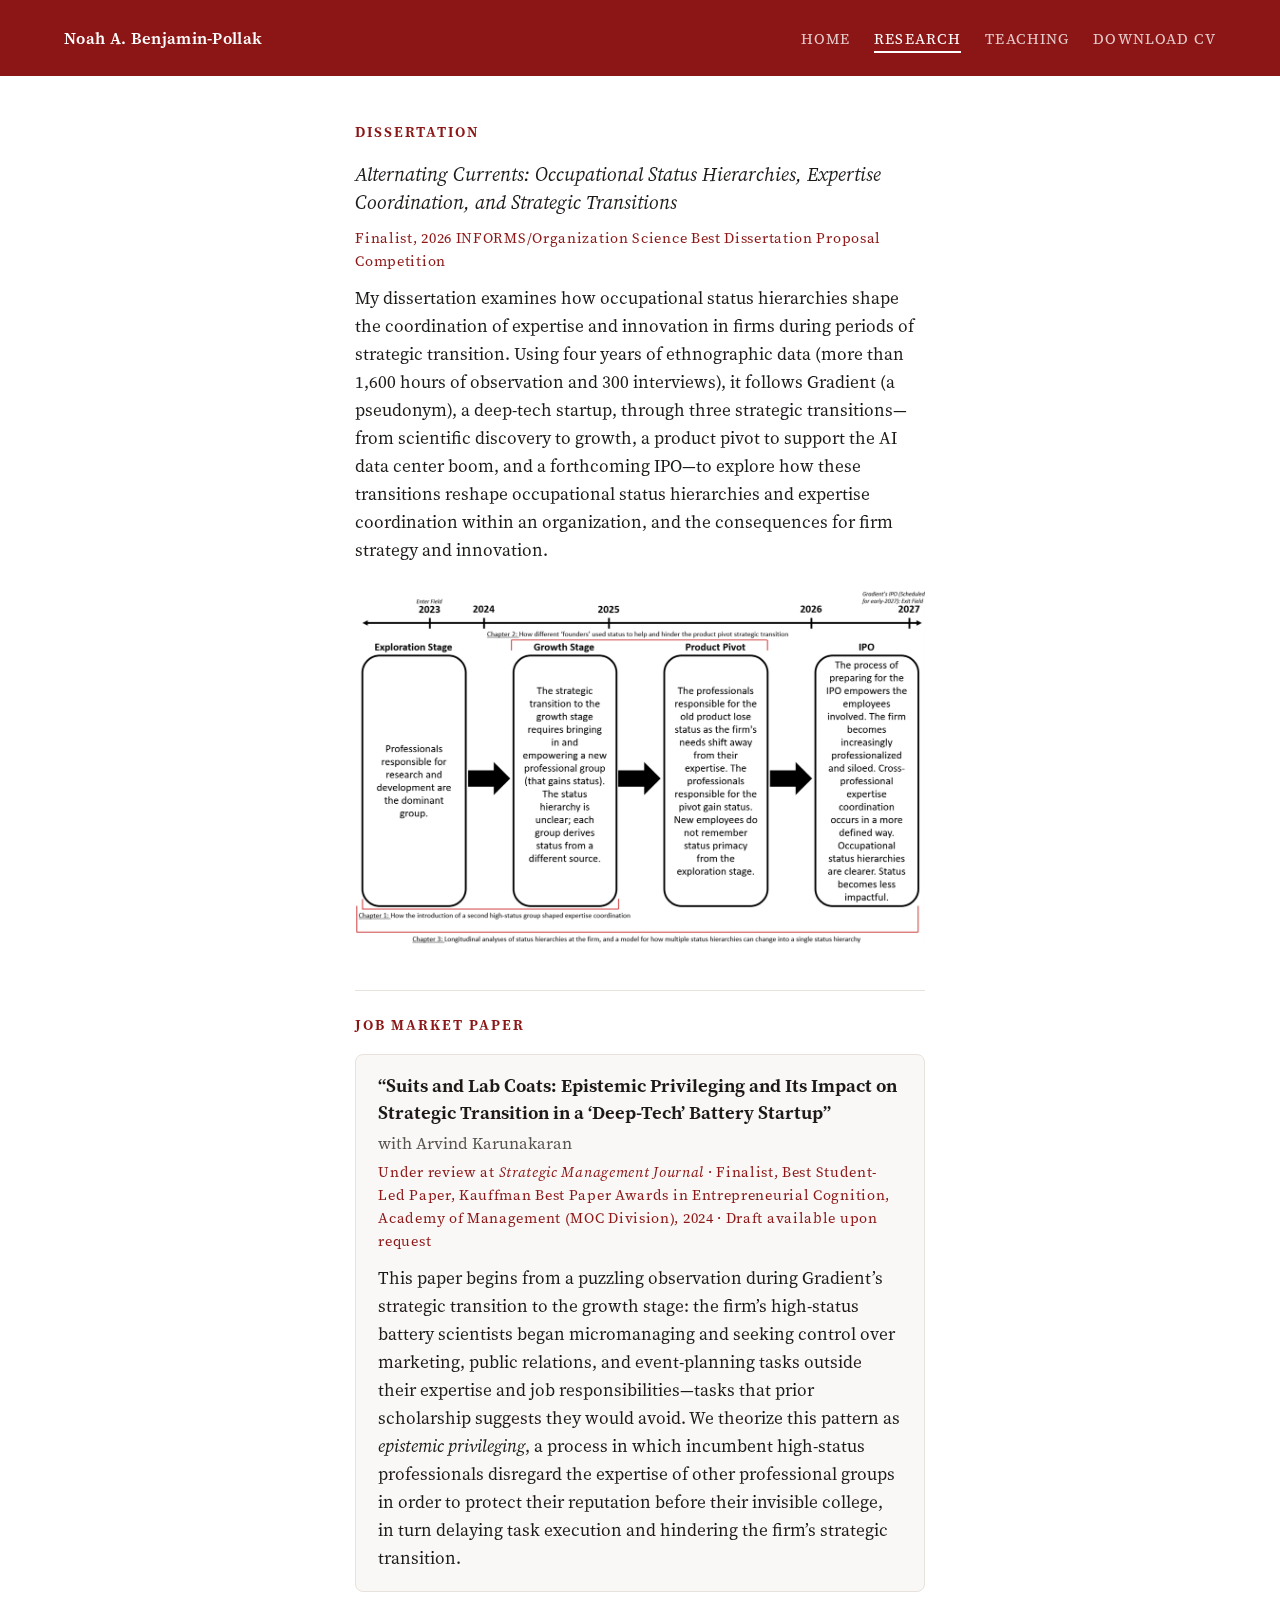
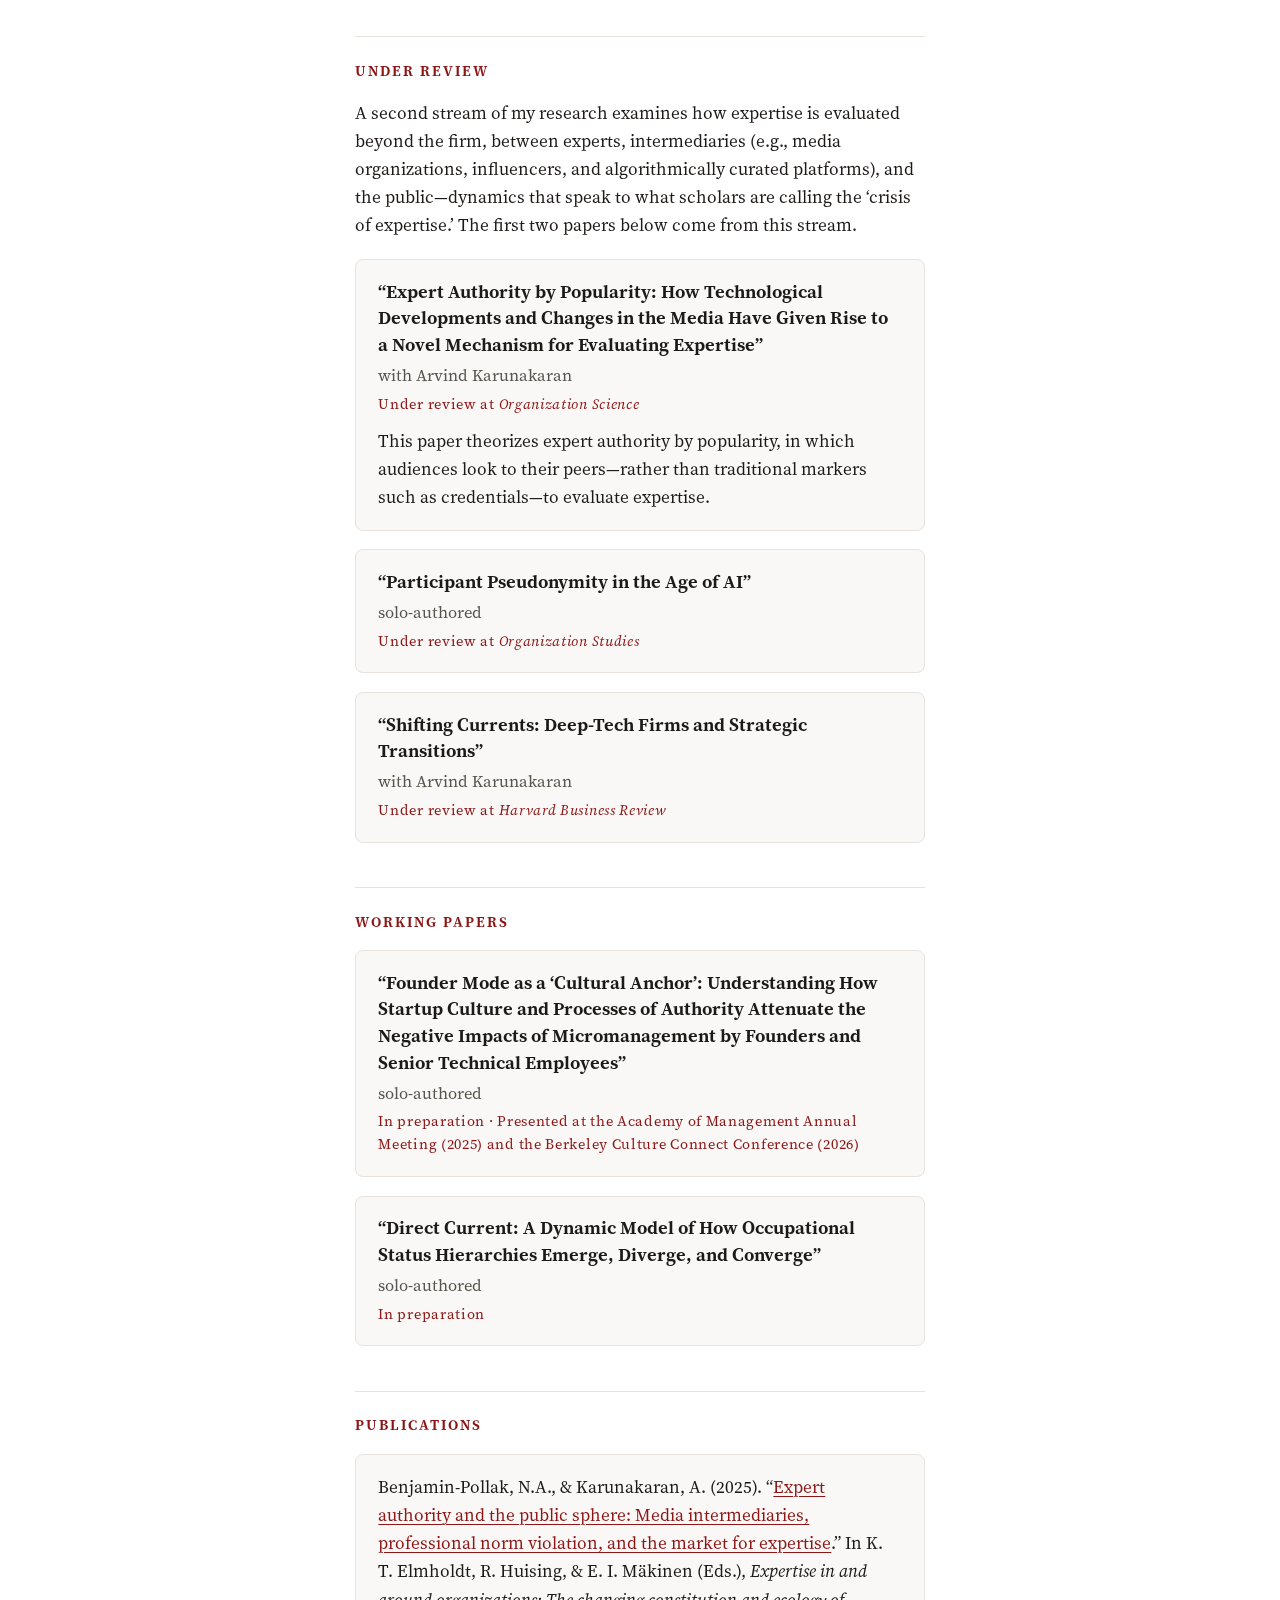
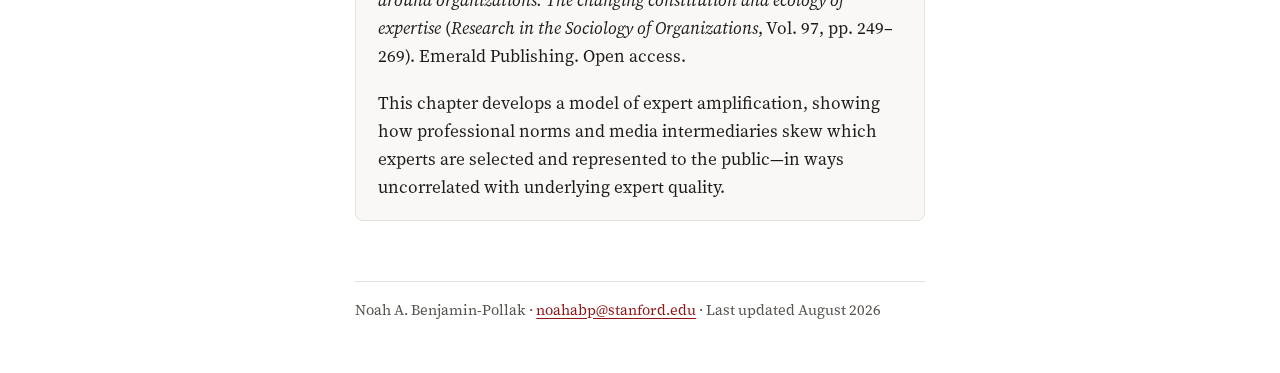
==== research.html @ edf54bf2 "Sync site to CV v8: JMP now at SMJ, INFORMS finalist added, two new under-review papers, Direct Curr" ====
<!DOCTYPE html>
<html lang="en">
<head>
<meta charset="utf-8">
<meta name="viewport" content="width=device-width, initial-scale=1">
<title>Research — Noah A. Benjamin-Pollak</title>
<meta name="description" content="Research by Noah A. Benjamin-Pollak: dissertation, job market paper, papers under review, working papers, and publications.">
<link rel="canonical" href="https://noahabp.com/research.html">
<link rel="icon" href="assets/favicon.svg" type="image/svg+xml">
<link rel="stylesheet" href="style.css">
</head>
<body>

<header class="band">
  <div class="band-inner">
    <nav class="site-nav" aria-label="Site">
      <a class="wordmark" href="index.html">Noah A. Benjamin-Pollak</a>
      <ul>
        <li><a href="index.html">Home</a></li>
        <li><a href="research.html" aria-current="page">Research</a></li>
        <li><a href="teaching.html">Teaching</a></li>
        <li><a href="https://cv.noahabp.com" target="_blank" rel="noopener">Download CV</a></li>
      </ul>
    </nav>
  </div>
</header>

<div class="page">

<main>

<h2 style="margin-top:0;padding-top:0;border-top:none;">Dissertation</h2>

<p class="diss-title">Alternating Currents: Occupational Status Hierarchies, Expertise Coordination, and Strategic Transitions</p>

<p class="status">Finalist, 2026 INFORMS/Organization Science Best Dissertation Proposal Competition</p>

<p>My dissertation examines how occupational status hierarchies shape the coordination of expertise and innovation in firms during periods of strategic transition. Using four years of ethnographic data (more than 1,600 hours of observation and 300 interviews), it follows Gradient (a pseudonym), a deep-tech startup, through three strategic transitions—from scientific discovery to growth, a product pivot to support the AI data center boom, and a forthcoming IPO—to explore how these transitions reshape occupational status hierarchies and expertise coordination within an organization, and the consequences for firm strategy and innovation.</p>

<figure class="diss-figure">
  <img src="assets/figure-1.png" alt="Figure 1. Dissertation model: how occupational status hierarchies emerge, diverge into multiple coexisting orderings, and converge across three strategic transitions." width="1200" height="755">
</figure>

<h2>Job Market Paper</h2>

<div class="paper">
  <p class="paper-title">“Suits and Lab Coats: Epistemic Privileging and Its Impact on Strategic Transition in a ‘Deep-Tech’ Battery Startup”</p>
  <p class="byline">with Arvind Karunakaran</p>
  <p class="status">Under review at <em>Strategic Management Journal</em> · Finalist, Best Student-Led Paper, Kauffman Best Paper Awards in Entrepreneurial Cognition, Academy of Management (MOC Division), 2024 · Draft available upon request</p>
  <p>This paper begins from a puzzling observation during Gradient’s strategic transition to the growth stage: the firm’s high-status battery scientists began micromanaging and seeking control over marketing, public relations, and event-planning tasks outside their expertise and job responsibilities—tasks that prior scholarship suggests they would avoid. We theorize this pattern as <em>epistemic privileging</em>, a process in which incumbent high-status professionals disregard the expertise of other professional groups in order to protect their reputation before their invisible college, in turn delaying task execution and hindering the firm’s strategic transition.</p>
</div>

<h2>Under Review</h2>

<p>A second stream of my research examines how expertise is evaluated beyond the firm, between experts, intermediaries (e.g., media organizations, influencers, and algorithmically curated platforms), and the public—dynamics that speak to what scholars are calling the ‘crisis of expertise.’ The first two papers below come from this stream.</p>

<div class="paper">
  <p class="paper-title">“Expert Authority by Popularity: How Technological Developments and Changes in the Media Have Given Rise to a Novel Mechanism for Evaluating Expertise”</p>
  <p class="byline">with Arvind Karunakaran</p>
  <p class="status">Under review at <em>Organization Science</em></p>
  <p>This paper theorizes expert authority by popularity, in which audiences look to their peers—rather than traditional markers such as credentials—to evaluate expertise.</p>
</div>

<div class="paper">
  <p class="paper-title">“Participant Pseudonymity in the Age of AI”</p>
  <p class="byline">solo-authored</p>
  <p class="status">Under review at <em>Organization Studies</em></p>
</div>

<div class="paper">
  <p class="paper-title">“Shifting Currents: Deep-Tech Firms and Strategic Transitions”</p>
  <p class="byline">with Arvind Karunakaran</p>
  <p class="status">Under review at <em>Harvard Business Review</em></p>
</div>

<h2>Working Papers</h2>

<div class="paper">
  <p class="paper-title">“Founder Mode as a ‘Cultural Anchor’: Understanding How Startup Culture and Processes of Authority Attenuate the Negative Impacts of Micromanagement by Founders and Senior Technical Employees”</p>
  <p class="byline">solo-authored</p>
  <p class="status">In preparation · Presented at the Academy of Management Annual Meeting (2025) and the Berkeley Culture Connect Conference (2026)</p>
</div>

<div class="paper">
  <p class="paper-title">“Direct Current: A Dynamic Model of How Occupational Status Hierarchies Emerge, Diverge, and Converge”</p>
  <p class="byline">solo-authored</p>
  <p class="status">In preparation</p>
</div>

<h2>Publications</h2>

<div class="paper">
  <p>Benjamin-Pollak, N.A., &amp; Karunakaran, A. (2025). “<a href="https://doi.org/10.1108/S0733-558X20250000097011" target="_blank" rel="noopener">Expert authority and the public sphere: Media intermediaries, professional norm violation, and the market for expertise</a>.” In K. T. Elmholdt, R. Huising, &amp; E. I. Mäkinen (Eds.), <em>Expertise in and around organizations: The changing constitution and ecology of expertise</em> (<em>Research in the Sociology of Organizations</em>, Vol. 97, pp. 249–269). Emerald Publishing. Open access.</p>
  <p>This chapter develops a model of expert amplification, showing how professional norms and media intermediaries skew which experts are selected and represented to the public—in ways uncorrelated with underlying expert quality.</p>
</div>

</main>

<footer>Noah A. Benjamin-Pollak · <a href="mailto:noahabp@stanford.edu">noahabp@stanford.edu</a> · Last updated August 2026</footer>

</div>
</body>
</html>
---- style.css ----
/* noahabp.com — one stylesheet, no JavaScript.
   Type: Source Serif 4 when self-hosted (see CLAUDE.md task 2); Charter/Georgia stack until then.
   Palette: white paper, warm near-black ink, one accent — Stanford cardinal. */

@font-face {
  font-family: "Source Serif 4";
  src: url("assets/fonts/SourceSerif4Variable-Roman.otf.woff2") format("woff2");
  font-weight: 200 900;
  font-display: swap;
}
@font-face {
  font-family: "Source Serif 4";
  src: url("assets/fonts/SourceSerif4Variable-Italic.otf.woff2") format("woff2");
  font-weight: 200 900;
  font-style: italic;
  font-display: swap;
}

:root {
  --paper: #ffffff;
  --ink: #1c1917;
  --muted: #57534e;
  --accent: #8c1515; /* Stanford cardinal */
  --rule: #e7e2dc;
  --serif: "Source Serif 4", "Charter", "Iowan Old Style", "Georgia", "Times New Roman", serif;
}

* { box-sizing: border-box; }

html { font-size: 17px; }

body {
  margin: 0;
  background: var(--paper);
  color: var(--ink);
  font-family: var(--serif);
  line-height: 1.65;
  -webkit-font-smoothing: antialiased;
}

.page {
  max-width: 36rem;
  margin: 0 auto;
  padding: 1.75rem 1.25rem 3rem;
}

/* ---------- Navigation ---------- */

.site-nav {
  display: flex;
  flex-wrap: wrap;
  align-items: baseline;
  justify-content: space-between;
  gap: 0.5rem 1.5rem;
  padding-bottom: 0.9rem;
  border-bottom: 1px solid var(--rule);
  margin-bottom: 2.75rem;
}

.site-nav .wordmark {
  font-size: 0.95rem;
  font-weight: 600;
  letter-spacing: 0.02em;
  color: var(--ink);
  text-decoration: none;
}

.site-nav ul {
  display: flex;
  flex-wrap: wrap;
  gap: 0.4rem 1.4rem;
  list-style: none;
  margin: 0;
  padding: 0;
}

.site-nav ul a {
  font-size: 0.85rem;
  letter-spacing: 0.08em;
  text-transform: uppercase;
  color: var(--muted);
  text-decoration: none;
}

.site-nav ul a:hover,
.site-nav ul a:focus-visible { color: var(--accent); }

.site-nav ul a[aria-current="page"] {
  color: var(--accent);
  border-bottom: 2px solid var(--accent);
  padding-bottom: 2px;
}

/* ---------- Home hero (variant A1: full-bleed photo, ink overlay) ---------- */

.hero {
  position: relative;
  display: flex;
  flex-direction: column;
  min-height: clamp(26rem, 80vh, 42rem);
  background:
    linear-gradient(rgba(28, 25, 23, 0.50), rgba(28, 25, 23, 0.50)),
    url("assets/hero.jpg") 30% 22% / cover no-repeat;
  padding: 2rem clamp(1.25rem, 5vw, 4rem) 3rem;
}

/* Slim cardinal band — the site-wide header on every page */
.band { background: var(--accent); }

.band-inner {
  padding: 1.4rem clamp(1.25rem, 5vw, 4rem);
}

.band .site-nav {
  margin-bottom: 0;
  padding-bottom: 0;
  border-bottom: none;
}

.band .site-nav .wordmark { color: #ffffff; }

.band .site-nav ul a { color: rgba(255, 255, 255, 0.78); }

.band .site-nav ul a:hover,
.band .site-nav ul a:focus-visible { color: #ffffff; }

.band .site-nav ul a[aria-current="page"] { color: #ffffff; border-bottom-color: #ffffff; }

.band + .page { padding-top: 2.75rem; }

.hero-text {
  margin: auto 0 auto auto;
  width: min(24rem, 44%);
  color: #ffffff;
}

.hero-text .eyebrow { color: #f2d7d7; margin: 0 0 0.9rem; }

.hero-text h1 { color: #ffffff; font-size: clamp(2.4rem, 4.5vw, 2.9rem); }

.hero-text .affiliation { color: rgba(255, 255, 255, 0.88); }

.hero-text .btn { background: #ffffff; color: var(--accent); }

.hero-text .btn:hover,
.hero-text .btn:focus-visible { background: #f2d7d7; }

.hero-headshot { display: none; }

.hero + .page { padding-top: 2.75rem; }

/* Below 700px: collapse to the cardinal block + circular headshot */
@media (max-width: 700px) {
  .hero {
    min-height: 0;
    background: var(--accent);
    padding: 0.25rem 1.25rem 2.5rem;
  }
  .hero-headshot {
    display: block;
    width: 180px;
    height: 180px;
    border-radius: 50%;
    object-fit: cover;
    box-shadow: 0 0 0 4px #ffffff;
    margin: 0.75rem 0 1.5rem;
  }
  .hero-text { width: 100%; margin: 0; }
}

h1 {
  font-size: 2.4rem;
  line-height: 1.15;
  font-weight: 650;
  letter-spacing: -0.01em;
  margin: 0 0 0.5rem;
}

.affiliation {
  margin: 0;
  font-size: 1rem;
  color: var(--muted);
  line-height: 1.5;
}

/* Status eyebrow — the site's signature device: small-caps cardinal labels
   that carry real status information (job-market flag, review status, sections). */
.eyebrow {
  display: block;
  font-size: 0.78rem;
  font-weight: 600;
  letter-spacing: 0.14em;
  text-transform: uppercase;
  color: var(--accent);
  margin: 0.85rem 0 0;
}

/* ---------- Content ---------- */

main p { margin: 0 0 1.15rem; }

h2 {
  font-size: 0.82rem;
  font-weight: 650;
  letter-spacing: 0.14em;
  text-transform: uppercase;
  color: var(--accent);
  margin: 2.6rem 0 0.9rem;
  padding-top: 1.4rem;
  border-top: 1px solid var(--rule);
}

.paper {
  margin-bottom: 1.1rem;
  background: #faf8f6;
  border: 1px solid var(--rule);
  border-radius: 8px;
  padding: 1.1rem 1.3rem;
}

.paper > p:last-child { margin-bottom: 0; }

.btn {
  display: inline-block;
  background: var(--accent);
  color: #ffffff;
  font-size: 0.85rem;
  font-weight: 600;
  letter-spacing: 0.03em;
  padding: 0.55rem 1.1rem;
  border-radius: 4px;
  text-decoration: none;
  margin-top: 0.9rem;
}

.btn:hover, .btn:focus-visible { background: #6f1010; }

.keywords {
  font-size: 0.78rem;
  font-weight: 600;
  letter-spacing: 0.12em;
  text-transform: uppercase;
  color: var(--accent);
  line-height: 2.1;
  margin: 1.4rem 0 0;
}

.diss-figure { margin: 1.4rem 0 0.4rem; }

.diss-figure img { max-width: 100%; height: auto; display: block; }

.paper-title {
  font-size: 1.08rem;
  font-weight: 650;
  line-height: 1.45;
  margin: 0 0 0.2rem;
}

.paper-title a { color: var(--ink); }

.byline {
  margin: 0 0 0.3rem;
  color: var(--muted);
  font-size: 0.95rem;
}

.status {
  margin: 0 0 0.6rem;
  font-size: 0.82rem;
  letter-spacing: 0.05em;
  color: var(--accent);
}

.diss-title {
  font-style: italic;
  font-size: 1.15rem;
  line-height: 1.45;
  margin: 0 0 0.6rem;
}

.talks {
  list-style: none;
  margin: 0 0 1.15rem;
  padding: 0;
}

.talks li {
  margin: 0 0 0.7rem;
  padding-left: 1rem;
  border-left: 2px solid var(--rule);
}

/* ---------- Links, contact, footer ---------- */

a { color: var(--accent); text-decoration-thickness: 1px; text-underline-offset: 2.5px; }

a:focus-visible { outline: 2px solid var(--accent); outline-offset: 2px; }

.links {
  list-style: none;
  display: flex;
  flex-wrap: wrap;
  gap: 0.4rem 0;
  margin: 1.6rem 0 0;
  padding: 0;
}

.links li:not(:last-child)::after { content: "·"; color: var(--muted); margin: 0 0.65rem; }

footer {
  margin-top: 3.5rem;
  padding-top: 1rem;
  border-top: 1px solid var(--rule);
  font-size: 0.85rem;
  color: var(--muted);
}

/* ---------- Small screens ---------- */

@media (max-width: 640px) {
  html { font-size: 16px; }
}
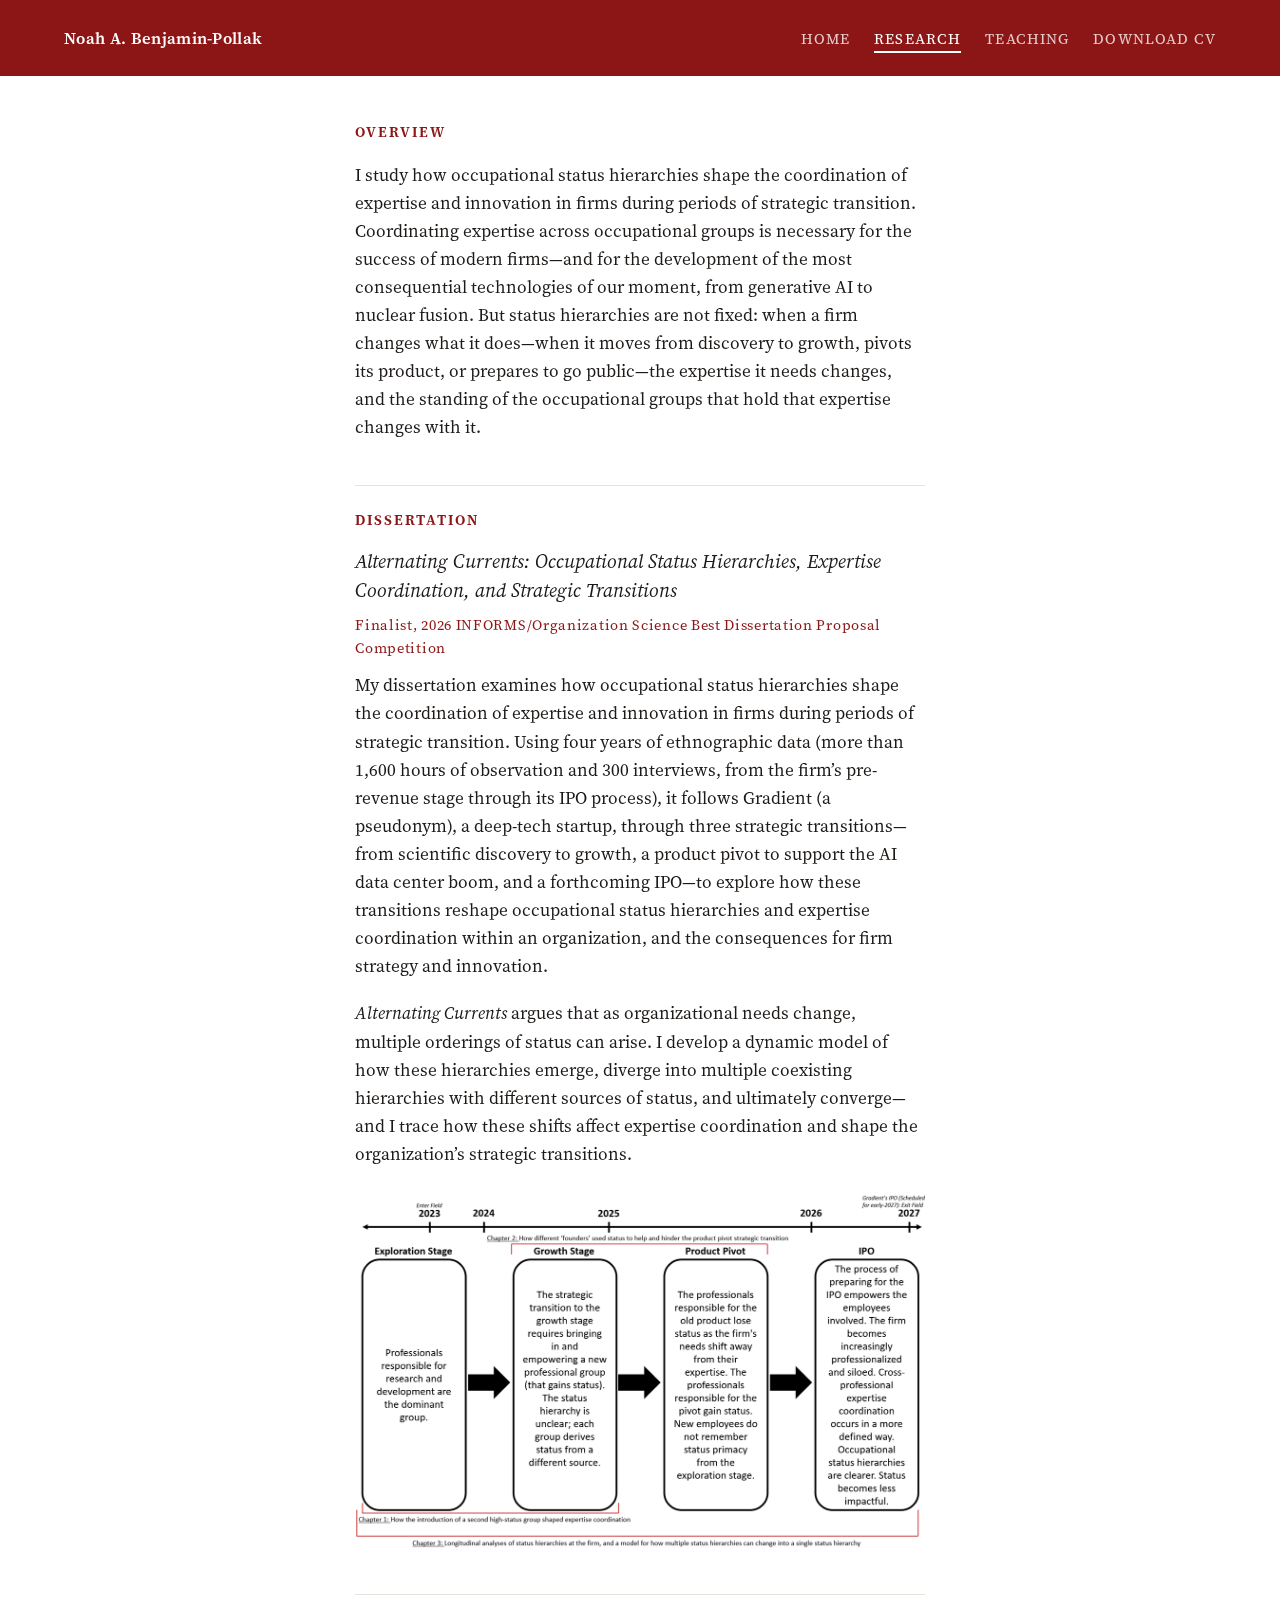
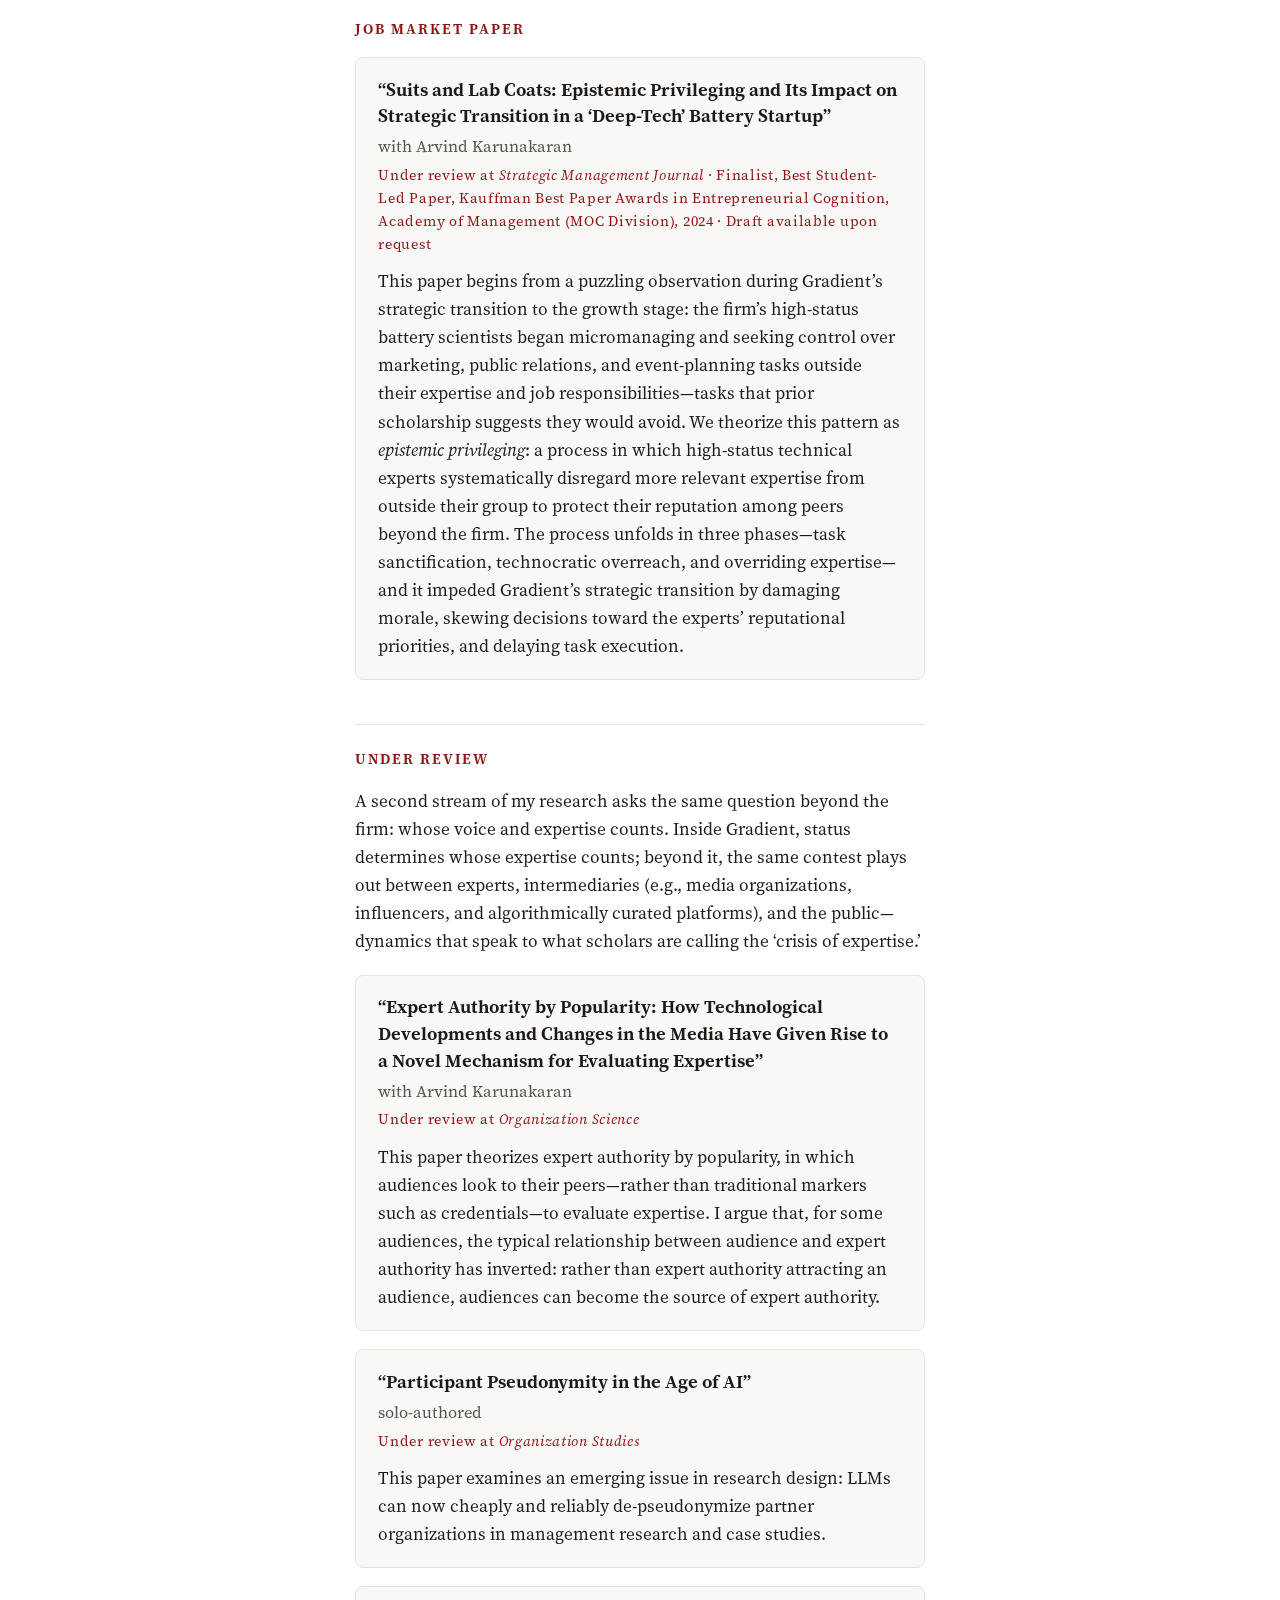
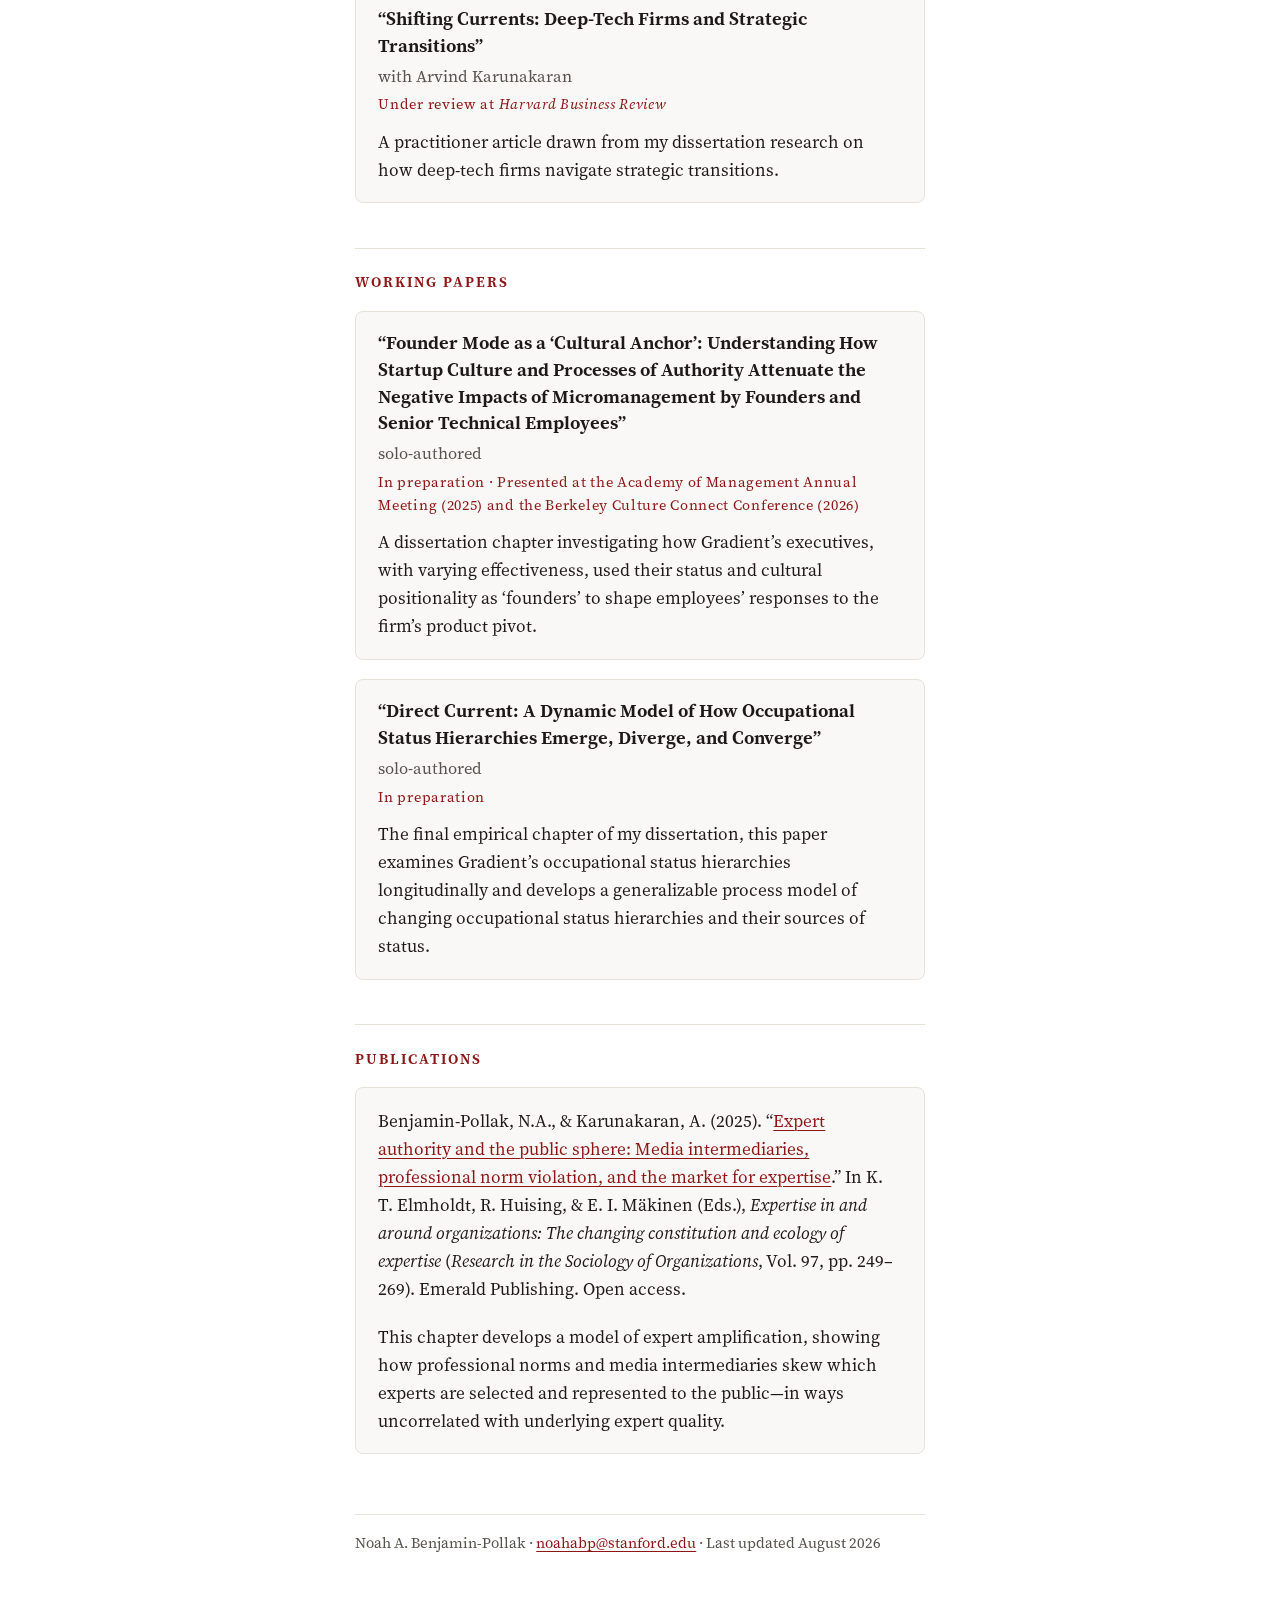
==== commit e98d5324: "Draw on RS v13 / TS v9: research overview + model paragraph, richer paper descriptions, INFORMS fina" ====
--- a/research.html
+++ b/research.html
@@ -29,13 +29,19 @@
 
 <main>
 
-<h2 style="margin-top:0;padding-top:0;border-top:none;">Dissertation</h2>
+<h2 style="margin-top:0;padding-top:0;border-top:none;">Overview</h2>
+
+<p>I study how occupational status hierarchies shape the coordination of expertise and innovation in firms during periods of strategic transition. Coordinating expertise across occupational groups is necessary for the success of modern firms—and for the development of the most consequential technologies of our moment, from generative AI to nuclear fusion. But status hierarchies are not fixed: when a firm changes what it does—when it moves from discovery to growth, pivots its product, or prepares to go public—the expertise it needs changes, and the standing of the occupational groups that hold that expertise changes with it.</p>
+
+<h2>Dissertation</h2>
 
 <p class="diss-title">Alternating Currents: Occupational Status Hierarchies, Expertise Coordination, and Strategic Transitions</p>
 
 <p class="status">Finalist, 2026 INFORMS/Organization Science Best Dissertation Proposal Competition</p>
 
-<p>My dissertation examines how occupational status hierarchies shape the coordination of expertise and innovation in firms during periods of strategic transition. Using four years of ethnographic data (more than 1,600 hours of observation and 300 interviews), it follows Gradient (a pseudonym), a deep-tech startup, through three strategic transitions—from scientific discovery to growth, a product pivot to support the AI data center boom, and a forthcoming IPO—to explore how these transitions reshape occupational status hierarchies and expertise coordination within an organization, and the consequences for firm strategy and innovation.</p>
+<p>My dissertation examines how occupational status hierarchies shape the coordination of expertise and innovation in firms during periods of strategic transition. Using four years of ethnographic data (more than 1,600 hours of observation and 300 interviews, from the firm’s pre-revenue stage through its IPO process), it follows Gradient (a pseudonym), a deep-tech startup, through three strategic transitions—from scientific discovery to growth, a product pivot to support the AI data center boom, and a forthcoming IPO—to explore how these transitions reshape occupational status hierarchies and expertise coordination within an organization, and the consequences for firm strategy and innovation.</p>
+
+<p><em>Alternating Currents</em> argues that as organizational needs change, multiple orderings of status can arise. I develop a dynamic model of how these hierarchies emerge, diverge into multiple coexisting hierarchies with different sources of status, and ultimately converge—and I trace how these shifts affect expertise coordination and shape the organization’s strategic transitions.</p>
 
 <figure class="diss-figure">
   <img src="assets/figure-1.png" alt="Figure 1. Dissertation model: how occupational status hierarchies emerge, diverge into multiple coexisting orderings, and converge across three strategic transitions." width="1200" height="755">
@@ -47,30 +53,32 @@
   <p class="paper-title">“Suits and Lab Coats: Epistemic Privileging and Its Impact on Strategic Transition in a ‘Deep-Tech’ Battery Startup”</p>
   <p class="byline">with Arvind Karunakaran</p>
   <p class="status">Under review at <em>Strategic Management Journal</em> · Finalist, Best Student-Led Paper, Kauffman Best Paper Awards in Entrepreneurial Cognition, Academy of Management (MOC Division), 2024 · Draft available upon request</p>
-  <p>This paper begins from a puzzling observation during Gradient’s strategic transition to the growth stage: the firm’s high-status battery scientists began micromanaging and seeking control over marketing, public relations, and event-planning tasks outside their expertise and job responsibilities—tasks that prior scholarship suggests they would avoid. We theorize this pattern as <em>epistemic privileging</em>, a process in which incumbent high-status professionals disregard the expertise of other professional groups in order to protect their reputation before their invisible college, in turn delaying task execution and hindering the firm’s strategic transition.</p>
+  <p>This paper begins from a puzzling observation during Gradient’s strategic transition to the growth stage: the firm’s high-status battery scientists began micromanaging and seeking control over marketing, public relations, and event-planning tasks outside their expertise and job responsibilities—tasks that prior scholarship suggests they would avoid. We theorize this pattern as <em>epistemic privileging</em>: a process in which high-status technical experts systematically disregard more relevant expertise from outside their group to protect their reputation among peers beyond the firm. The process unfolds in three phases—task sanctification, technocratic overreach, and overriding expertise—and it impeded Gradient’s strategic transition by damaging morale, skewing decisions toward the experts’ reputational priorities, and delaying task execution.</p>
 </div>
 
 <h2>Under Review</h2>
 
-<p>A second stream of my research examines how expertise is evaluated beyond the firm, between experts, intermediaries (e.g., media organizations, influencers, and algorithmically curated platforms), and the public—dynamics that speak to what scholars are calling the ‘crisis of expertise.’ The first two papers below come from this stream.</p>
+<p>A second stream of my research asks the same question beyond the firm: whose voice and expertise counts. Inside Gradient, status determines whose expertise counts; beyond it, the same contest plays out between experts, intermediaries (e.g., media organizations, influencers, and algorithmically curated platforms), and the public—dynamics that speak to what scholars are calling the ‘crisis of expertise.’</p>
 
 <div class="paper">
   <p class="paper-title">“Expert Authority by Popularity: How Technological Developments and Changes in the Media Have Given Rise to a Novel Mechanism for Evaluating Expertise”</p>
   <p class="byline">with Arvind Karunakaran</p>
   <p class="status">Under review at <em>Organization Science</em></p>
-  <p>This paper theorizes expert authority by popularity, in which audiences look to their peers—rather than traditional markers such as credentials—to evaluate expertise.</p>
+  <p>This paper theorizes expert authority by popularity, in which audiences look to their peers—rather than traditional markers such as credentials—to evaluate expertise. I argue that, for some audiences, the typical relationship between audience and expert authority has inverted: rather than expert authority attracting an audience, audiences can become the source of expert authority.</p>
 </div>
 
 <div class="paper">
   <p class="paper-title">“Participant Pseudonymity in the Age of AI”</p>
   <p class="byline">solo-authored</p>
   <p class="status">Under review at <em>Organization Studies</em></p>
+  <p>This paper examines an emerging issue in research design: LLMs can now cheaply and reliably de-pseudonymize partner organizations in management research and case studies.</p>
 </div>
 
 <div class="paper">
   <p class="paper-title">“Shifting Currents: Deep-Tech Firms and Strategic Transitions”</p>
   <p class="byline">with Arvind Karunakaran</p>
   <p class="status">Under review at <em>Harvard Business Review</em></p>
+  <p>A practitioner article drawn from my dissertation research on how deep-tech firms navigate strategic transitions.</p>
 </div>
 
 <h2>Working Papers</h2>
@@ -79,12 +87,14 @@
   <p class="paper-title">“Founder Mode as a ‘Cultural Anchor’: Understanding How Startup Culture and Processes of Authority Attenuate the Negative Impacts of Micromanagement by Founders and Senior Technical Employees”</p>
   <p class="byline">solo-authored</p>
   <p class="status">In preparation · Presented at the Academy of Management Annual Meeting (2025) and the Berkeley Culture Connect Conference (2026)</p>
+  <p>A dissertation chapter investigating how Gradient’s executives, with varying effectiveness, used their status and cultural positionality as ‘founders’ to shape employees’ responses to the firm’s product pivot.</p>
 </div>
 
 <div class="paper">
   <p class="paper-title">“Direct Current: A Dynamic Model of How Occupational Status Hierarchies Emerge, Diverge, and Converge”</p>
   <p class="byline">solo-authored</p>
   <p class="status">In preparation</p>
+  <p>The final empirical chapter of my dissertation, this paper examines Gradient’s occupational status hierarchies longitudinally and develops a generalizable process model of changing occupational status hierarchies and their sources of status.</p>
 </div>
 
 <h2>Publications</h2>
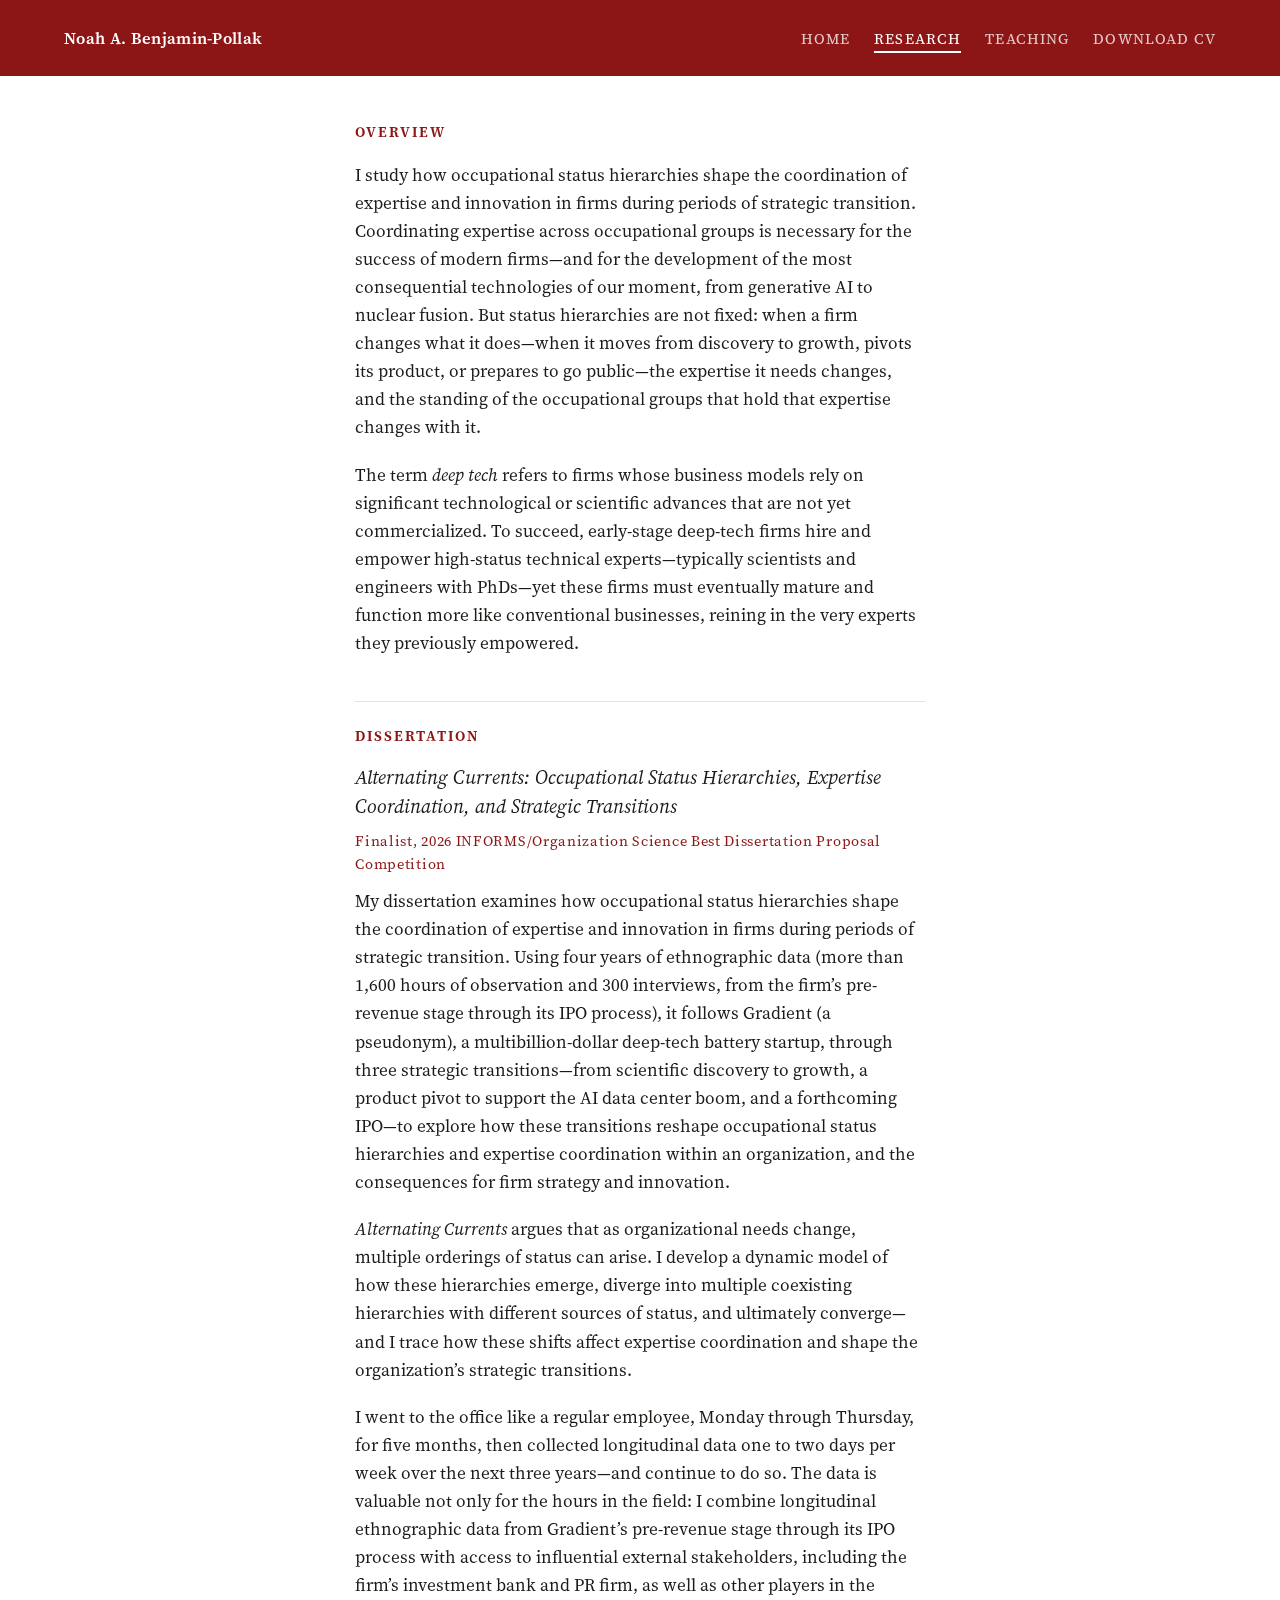
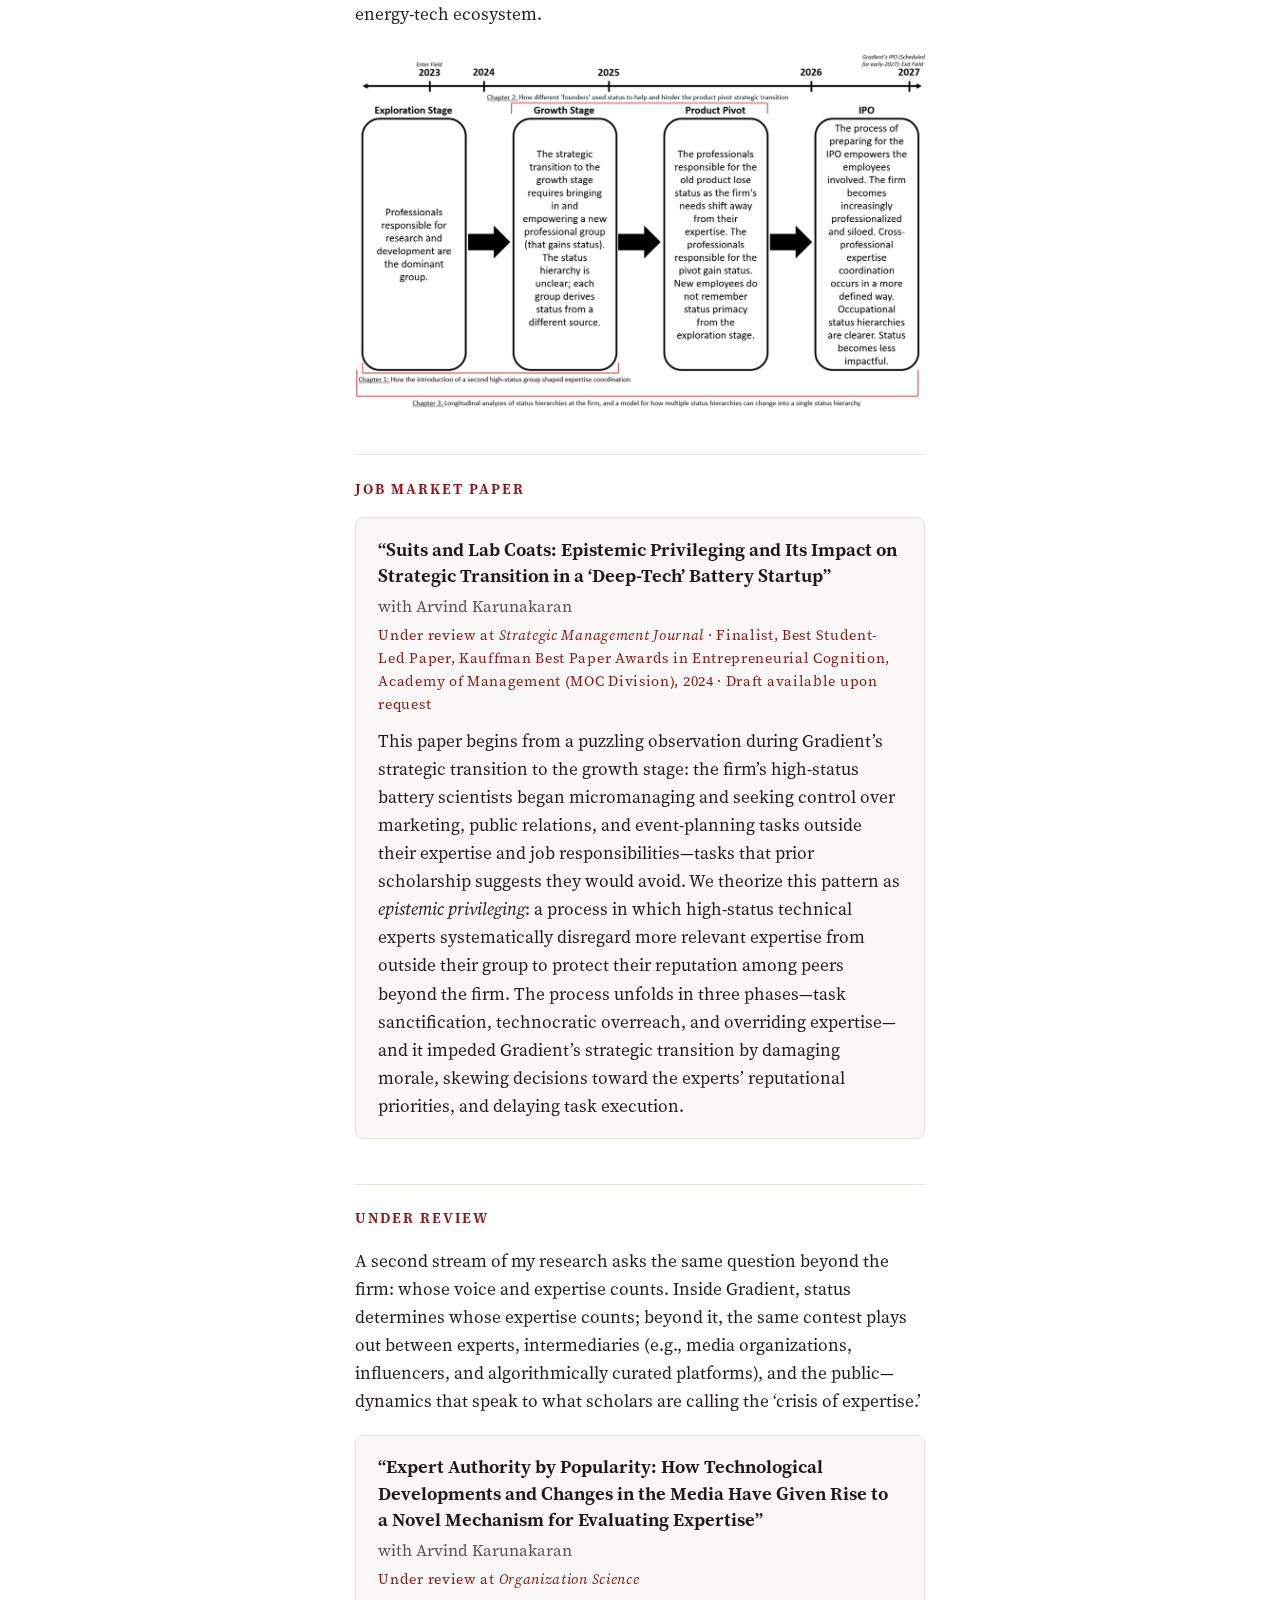
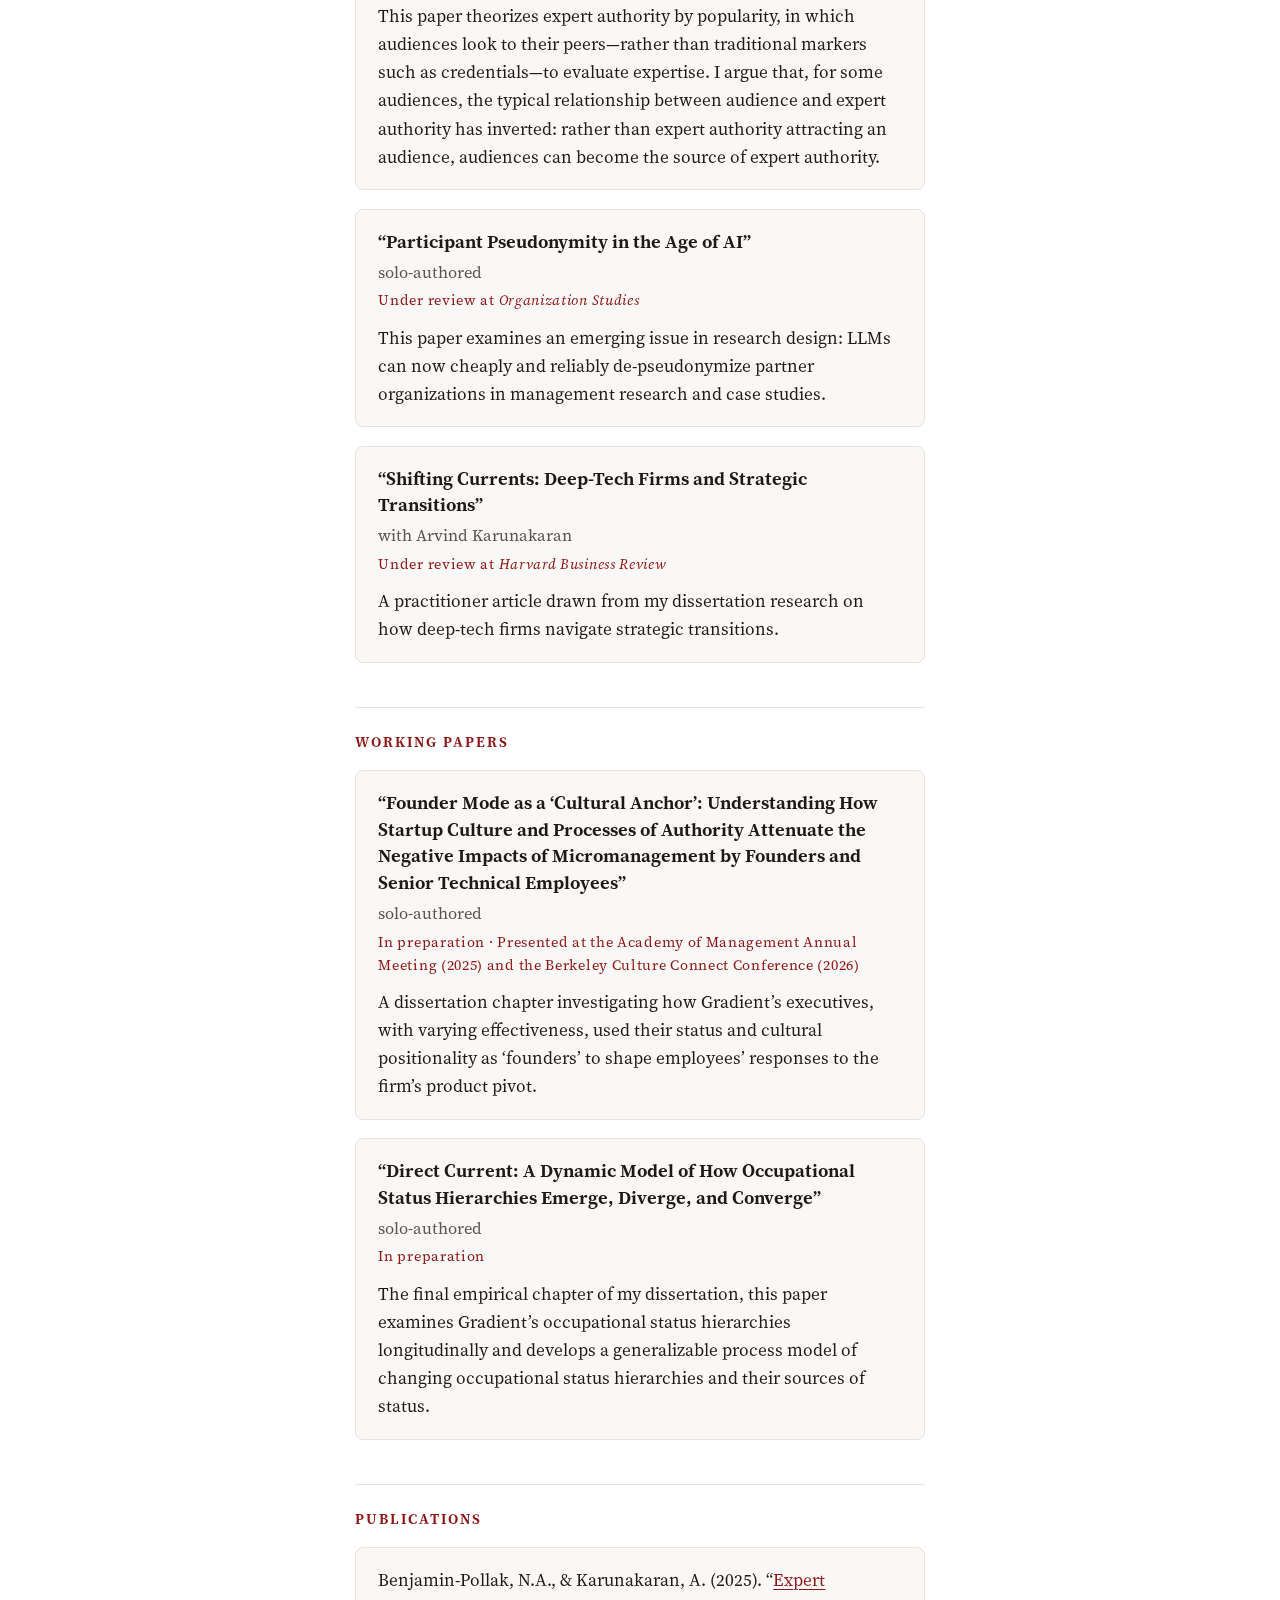
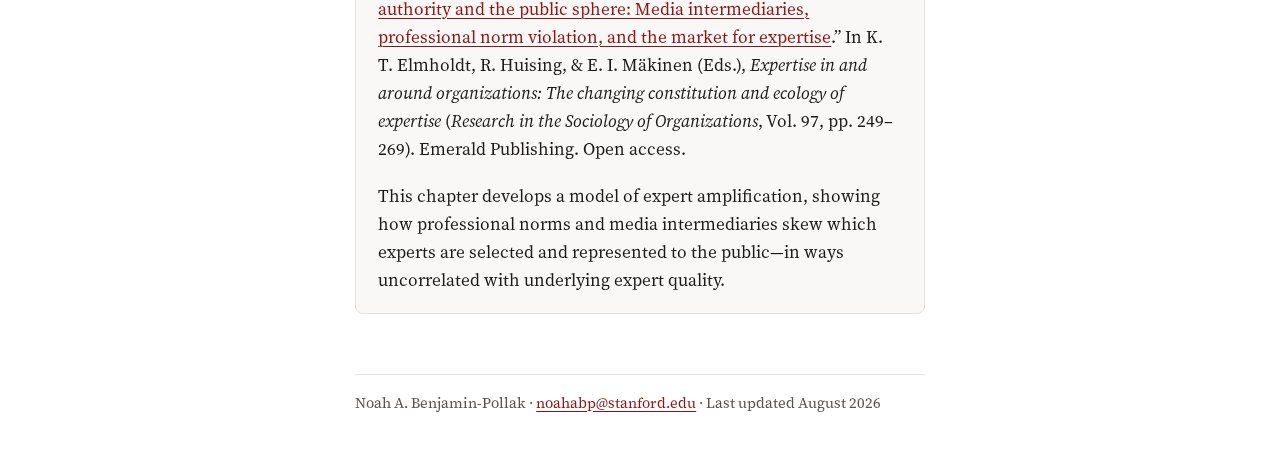
==== commit e7f069a9: "Full-document mining pass: CV three-category interests, fellowships section, BA summa cum laude, dee" ====
--- a/research.html
+++ b/research.html
@@ -33,15 +33,19 @@
 
 <p>I study how occupational status hierarchies shape the coordination of expertise and innovation in firms during periods of strategic transition. Coordinating expertise across occupational groups is necessary for the success of modern firms—and for the development of the most consequential technologies of our moment, from generative AI to nuclear fusion. But status hierarchies are not fixed: when a firm changes what it does—when it moves from discovery to growth, pivots its product, or prepares to go public—the expertise it needs changes, and the standing of the occupational groups that hold that expertise changes with it.</p>
 
+<p>The term <em>deep tech</em> refers to firms whose business models rely on significant technological or scientific advances that are not yet commercialized. To succeed, early-stage deep-tech firms hire and empower high-status technical experts—typically scientists and engineers with PhDs—yet these firms must eventually mature and function more like conventional businesses, reining in the very experts they previously empowered.</p>
+
 <h2>Dissertation</h2>
 
 <p class="diss-title">Alternating Currents: Occupational Status Hierarchies, Expertise Coordination, and Strategic Transitions</p>
 
 <p class="status">Finalist, 2026 INFORMS/Organization Science Best Dissertation Proposal Competition</p>
 
-<p>My dissertation examines how occupational status hierarchies shape the coordination of expertise and innovation in firms during periods of strategic transition. Using four years of ethnographic data (more than 1,600 hours of observation and 300 interviews, from the firm’s pre-revenue stage through its IPO process), it follows Gradient (a pseudonym), a deep-tech startup, through three strategic transitions—from scientific discovery to growth, a product pivot to support the AI data center boom, and a forthcoming IPO—to explore how these transitions reshape occupational status hierarchies and expertise coordination within an organization, and the consequences for firm strategy and innovation.</p>
+<p>My dissertation examines how occupational status hierarchies shape the coordination of expertise and innovation in firms during periods of strategic transition. Using four years of ethnographic data (more than 1,600 hours of observation and 300 interviews, from the firm’s pre-revenue stage through its IPO process), it follows Gradient (a pseudonym), a multibillion-dollar deep-tech battery startup, through three strategic transitions—from scientific discovery to growth, a product pivot to support the AI data center boom, and a forthcoming IPO—to explore how these transitions reshape occupational status hierarchies and expertise coordination within an organization, and the consequences for firm strategy and innovation.</p>
 
 <p><em>Alternating Currents</em> argues that as organizational needs change, multiple orderings of status can arise. I develop a dynamic model of how these hierarchies emerge, diverge into multiple coexisting hierarchies with different sources of status, and ultimately converge—and I trace how these shifts affect expertise coordination and shape the organization’s strategic transitions.</p>
+
+<p>I went to the office like a regular employee, Monday through Thursday, for five months, then collected longitudinal data one to two days per week over the next three years—and continue to do so. The data is valuable not only for the hours in the field: I combine longitudinal ethnographic data from Gradient’s pre-revenue stage through its IPO process with access to influential external stakeholders, including the firm’s investment bank and PR firm, as well as other players in the energy-tech ecosystem.</p>
 
 <figure class="diss-figure">
   <img src="assets/figure-1.png" alt="Figure 1. Dissertation model: how occupational status hierarchies emerge, diverge into multiple coexisting orderings, and converge across three strategic transitions." width="1200" height="755">
--- a/style.css
+++ b/style.css
@@ -235,14 +235,25 @@
 
 .btn:hover, .btn:focus-visible { background: #6f1010; }
 
-.keywords {
+.keywords { margin: 1.4rem 0 0; }
+
+.keywords p {
   font-size: 0.78rem;
   font-weight: 600;
   letter-spacing: 0.12em;
   text-transform: uppercase;
   color: var(--accent);
   line-height: 2.1;
-  margin: 1.4rem 0 0;
+  margin: 0;
+  padding-left: 7.2rem;
+  text-indent: -7.2rem;
+}
+
+.kw-label {
+  display: inline-block;
+  width: 7.2rem;
+  text-indent: 0;
+  color: var(--muted);
 }
 
 .diss-figure { margin: 1.4rem 0 0.4rem; }
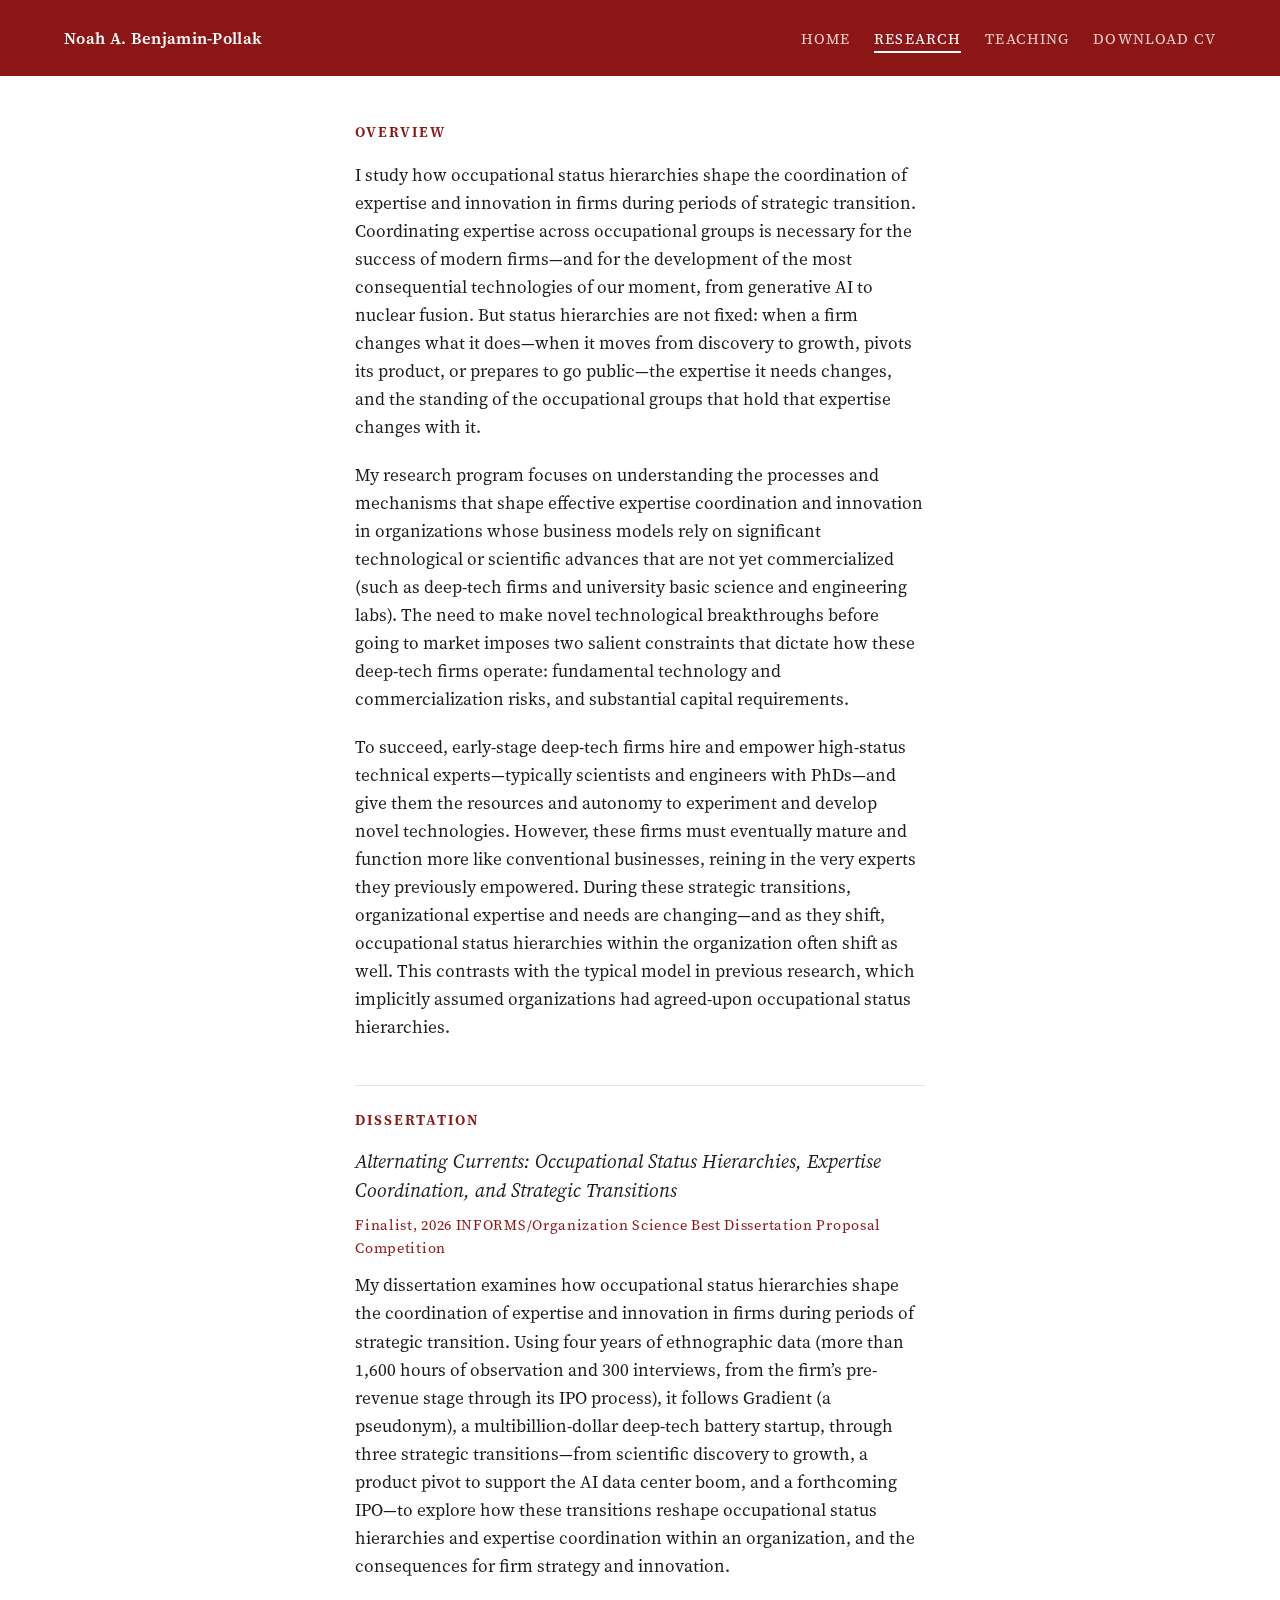
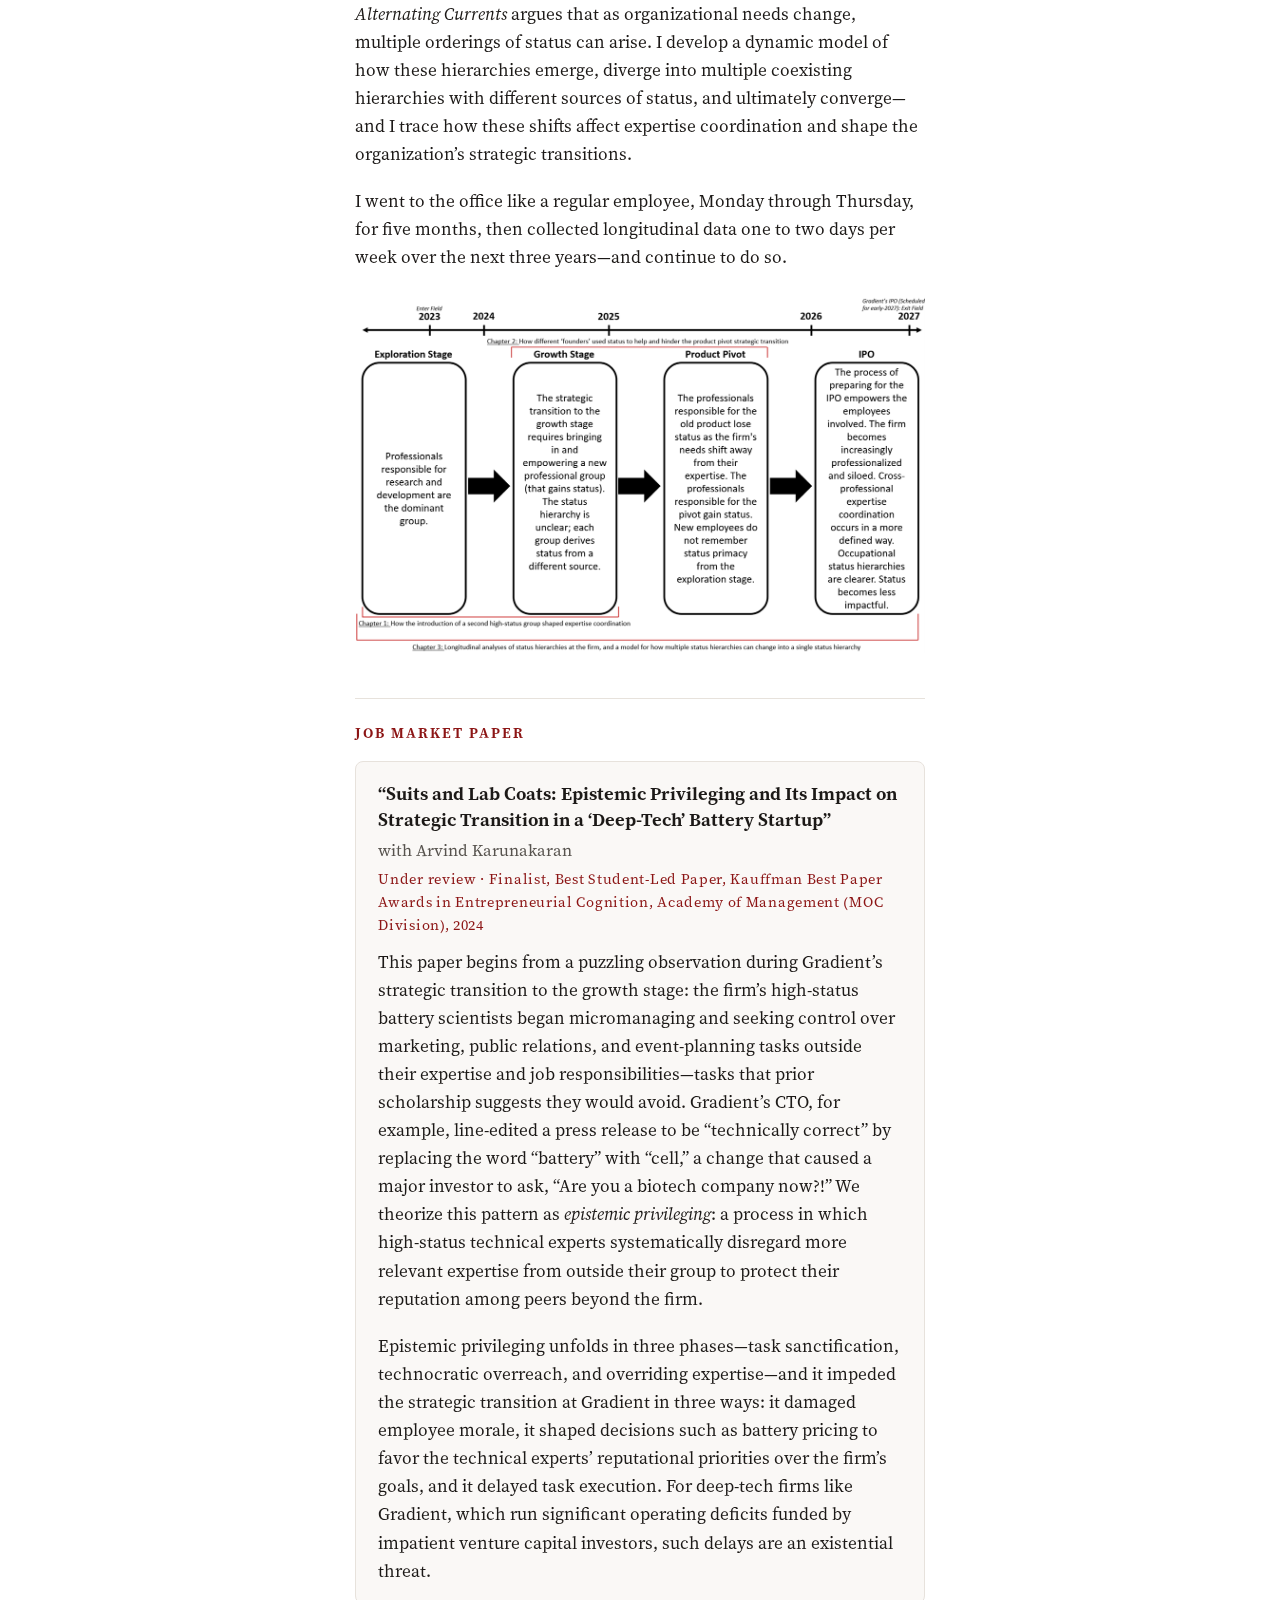
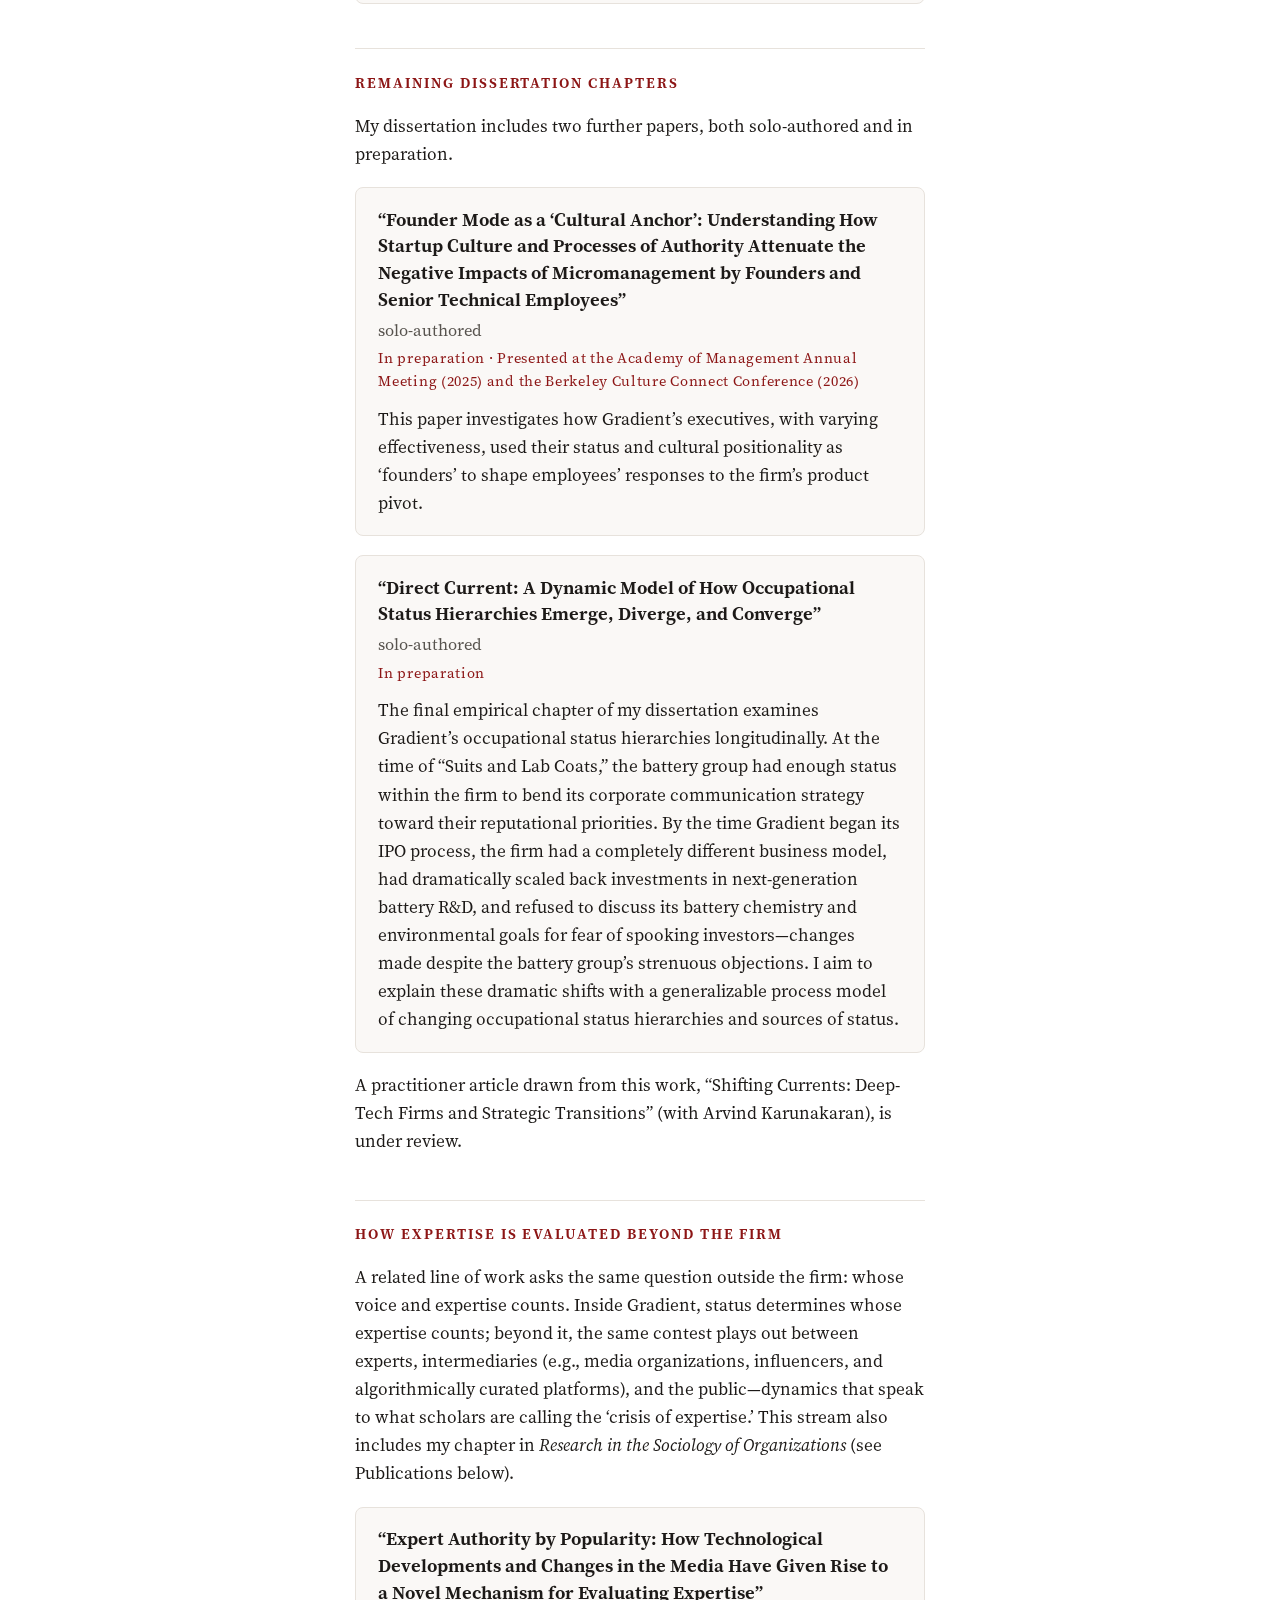
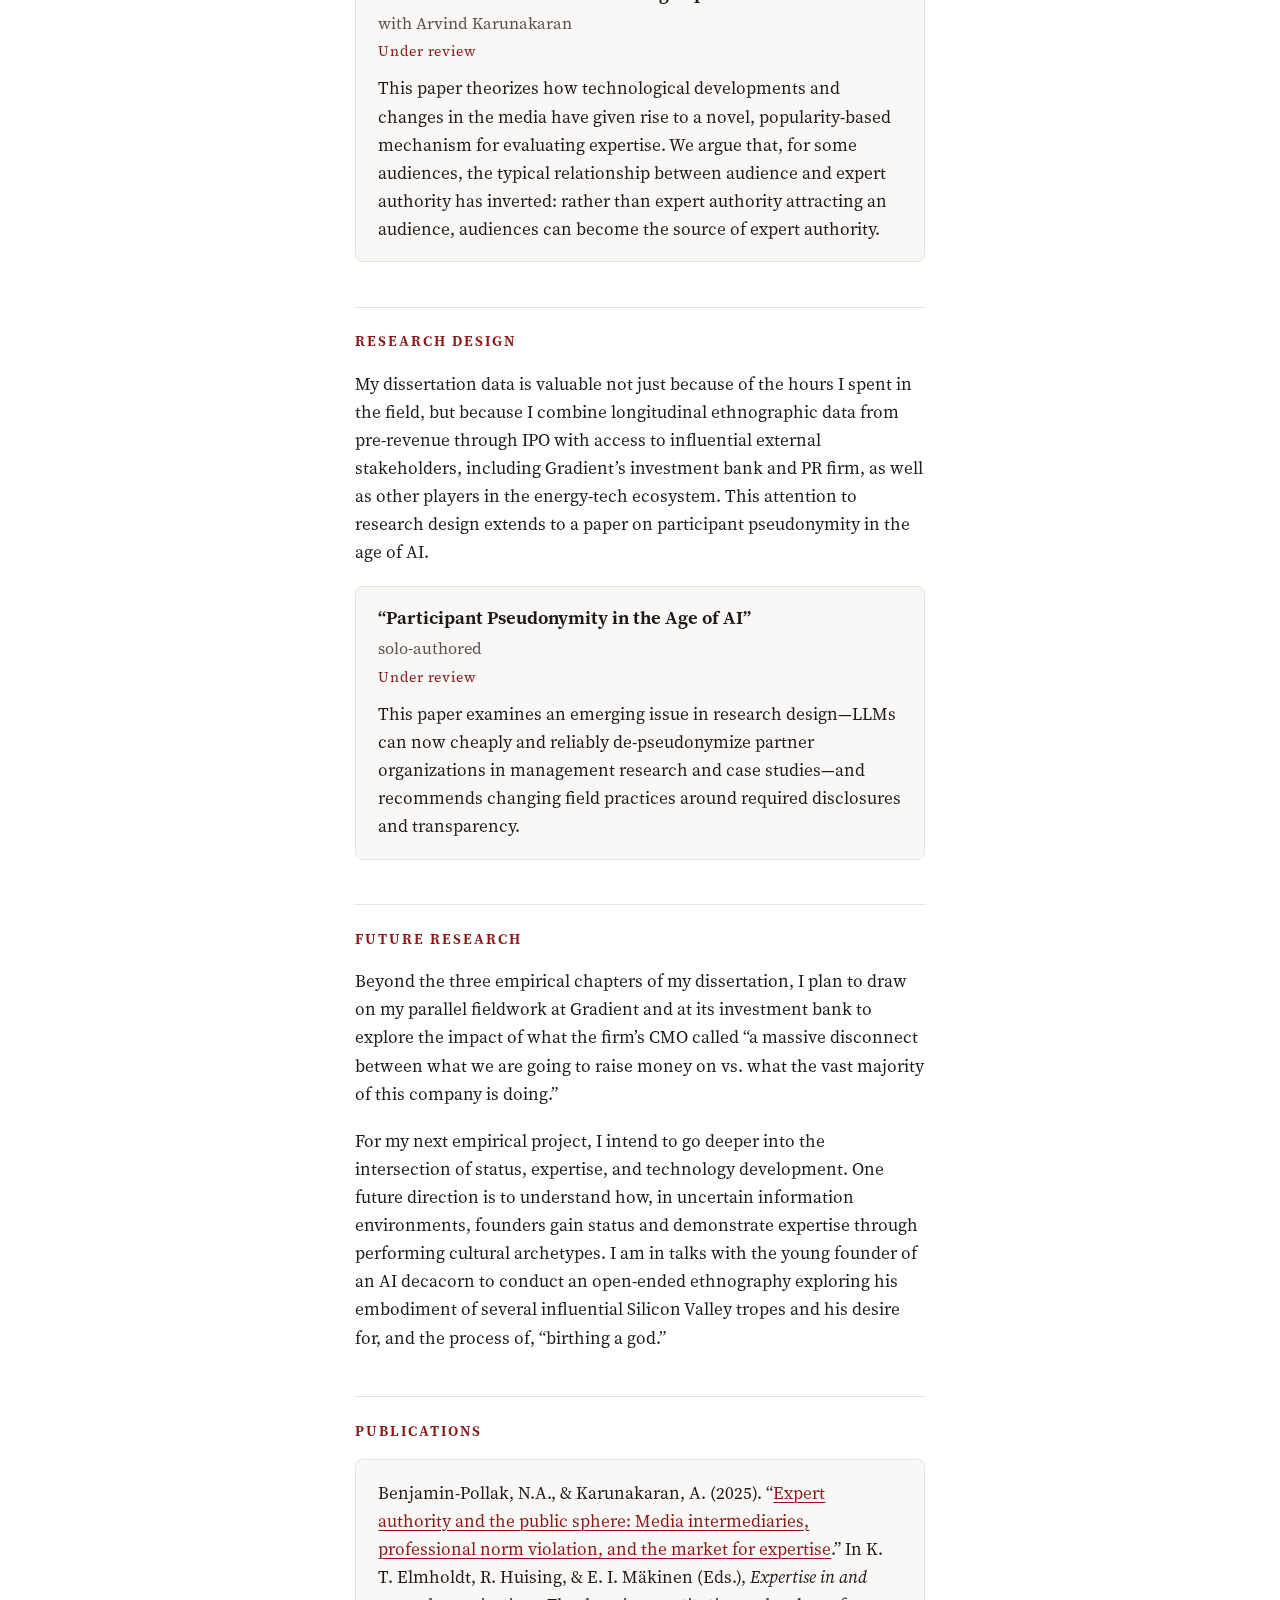
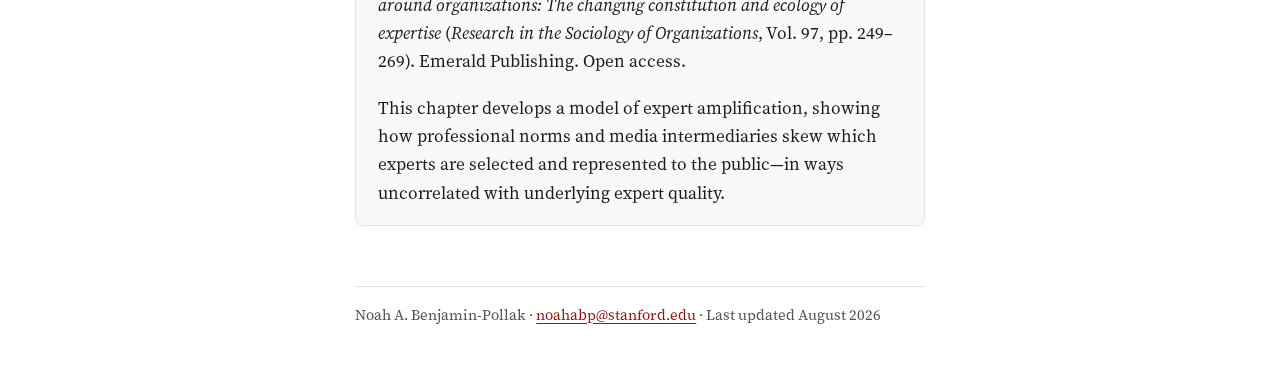
==== commit 650c5eb5: "Act on Noah's review rulings: strip journal names, research page mirrors RS structure (JMP anecdote," ====
--- a/research.html
+++ b/research.html
@@ -4,7 +4,7 @@
 <meta charset="utf-8">
 <meta name="viewport" content="width=device-width, initial-scale=1">
 <title>Research — Noah A. Benjamin-Pollak</title>
-<meta name="description" content="Research by Noah A. Benjamin-Pollak: dissertation, job market paper, papers under review, working papers, and publications.">
+<meta name="description" content="Research by Noah A. Benjamin-Pollak: dissertation, job market paper, dissertation chapters, papers under review, future research, and publications.">
 <link rel="canonical" href="https://noahabp.com/research.html">
 <link rel="icon" href="assets/favicon.svg" type="image/svg+xml">
 <link rel="stylesheet" href="style.css">
@@ -33,7 +33,9 @@
 
 <p>I study how occupational status hierarchies shape the coordination of expertise and innovation in firms during periods of strategic transition. Coordinating expertise across occupational groups is necessary for the success of modern firms—and for the development of the most consequential technologies of our moment, from generative AI to nuclear fusion. But status hierarchies are not fixed: when a firm changes what it does—when it moves from discovery to growth, pivots its product, or prepares to go public—the expertise it needs changes, and the standing of the occupational groups that hold that expertise changes with it.</p>
 
-<p>The term <em>deep tech</em> refers to firms whose business models rely on significant technological or scientific advances that are not yet commercialized. To succeed, early-stage deep-tech firms hire and empower high-status technical experts—typically scientists and engineers with PhDs—yet these firms must eventually mature and function more like conventional businesses, reining in the very experts they previously empowered.</p>
+<p>My research program focuses on understanding the processes and mechanisms that shape effective expertise coordination and innovation in organizations whose business models rely on significant technological or scientific advances that are not yet commercialized (such as deep-tech firms and university basic science and engineering labs). The need to make novel technological breakthroughs before going to market imposes two salient constraints that dictate how these deep-tech firms operate: fundamental technology and commercialization risks, and substantial capital requirements.</p>
+
+<p>To succeed, early-stage deep-tech firms hire and empower high-status technical experts—typically scientists and engineers with PhDs—and give them the resources and autonomy to experiment and develop novel technologies. However, these firms must eventually mature and function more like conventional businesses, reining in the very experts they previously empowered. During these strategic transitions, organizational expertise and needs are changing—and as they shift, occupational status hierarchies within the organization often shift as well. This contrasts with the typical model in previous research, which implicitly assumed organizations had agreed-upon occupational status hierarchies.</p>
 
 <h2>Dissertation</h2>
 
@@ -45,7 +47,7 @@
 
 <p><em>Alternating Currents</em> argues that as organizational needs change, multiple orderings of status can arise. I develop a dynamic model of how these hierarchies emerge, diverge into multiple coexisting hierarchies with different sources of status, and ultimately converge—and I trace how these shifts affect expertise coordination and shape the organization’s strategic transitions.</p>
 
-<p>I went to the office like a regular employee, Monday through Thursday, for five months, then collected longitudinal data one to two days per week over the next three years—and continue to do so. The data is valuable not only for the hours in the field: I combine longitudinal ethnographic data from Gradient’s pre-revenue stage through its IPO process with access to influential external stakeholders, including the firm’s investment bank and PR firm, as well as other players in the energy-tech ecosystem.</p>
+<p>I went to the office like a regular employee, Monday through Thursday, for five months, then collected longitudinal data one to two days per week over the next three years—and continue to do so.</p>
 
 <figure class="diss-figure">
   <img src="assets/figure-1.png" alt="Figure 1. Dissertation model: how occupational status hierarchies emerge, diverge into multiple coexisting orderings, and converge across three strategic transitions." width="1200" height="755">
@@ -56,50 +58,58 @@
 <div class="paper">
   <p class="paper-title">“Suits and Lab Coats: Epistemic Privileging and Its Impact on Strategic Transition in a ‘Deep-Tech’ Battery Startup”</p>
   <p class="byline">with Arvind Karunakaran</p>
-  <p class="status">Under review at <em>Strategic Management Journal</em> · Finalist, Best Student-Led Paper, Kauffman Best Paper Awards in Entrepreneurial Cognition, Academy of Management (MOC Division), 2024 · Draft available upon request</p>
-  <p>This paper begins from a puzzling observation during Gradient’s strategic transition to the growth stage: the firm’s high-status battery scientists began micromanaging and seeking control over marketing, public relations, and event-planning tasks outside their expertise and job responsibilities—tasks that prior scholarship suggests they would avoid. We theorize this pattern as <em>epistemic privileging</em>: a process in which high-status technical experts systematically disregard more relevant expertise from outside their group to protect their reputation among peers beyond the firm. The process unfolds in three phases—task sanctification, technocratic overreach, and overriding expertise—and it impeded Gradient’s strategic transition by damaging morale, skewing decisions toward the experts’ reputational priorities, and delaying task execution.</p>
+  <p class="status">Under review · Finalist, Best Student-Led Paper, Kauffman Best Paper Awards in Entrepreneurial Cognition, Academy of Management (MOC Division), 2024</p>
+  <p>This paper begins from a puzzling observation during Gradient’s strategic transition to the growth stage: the firm’s high-status battery scientists began micromanaging and seeking control over marketing, public relations, and event-planning tasks outside their expertise and job responsibilities—tasks that prior scholarship suggests they would avoid. Gradient’s CTO, for example, line-edited a press release to be “technically correct” by replacing the word “battery” with “cell,” a change that caused a major investor to ask, “Are you a biotech company now?!” We theorize this pattern as <em>epistemic privileging</em>: a process in which high-status technical experts systematically disregard more relevant expertise from outside their group to protect their reputation among peers beyond the firm.</p>
+  <p>Epistemic privileging unfolds in three phases—task sanctification, technocratic overreach, and overriding expertise—and it impeded the strategic transition at Gradient in three ways: it damaged employee morale, it shaped decisions such as battery pricing to favor the technical experts’ reputational priorities over the firm’s goals, and it delayed task execution. For deep-tech firms like Gradient, which run significant operating deficits funded by impatient venture capital investors, such delays are an existential threat.</p>
 </div>
 
-<h2>Under Review</h2>
+<h2>Remaining Dissertation Chapters</h2>
 
-<p>A second stream of my research asks the same question beyond the firm: whose voice and expertise counts. Inside Gradient, status determines whose expertise counts; beyond it, the same contest plays out between experts, intermediaries (e.g., media organizations, influencers, and algorithmically curated platforms), and the public—dynamics that speak to what scholars are calling the ‘crisis of expertise.’</p>
-
-<div class="paper">
-  <p class="paper-title">“Expert Authority by Popularity: How Technological Developments and Changes in the Media Have Given Rise to a Novel Mechanism for Evaluating Expertise”</p>
-  <p class="byline">with Arvind Karunakaran</p>
-  <p class="status">Under review at <em>Organization Science</em></p>
-  <p>This paper theorizes expert authority by popularity, in which audiences look to their peers—rather than traditional markers such as credentials—to evaluate expertise. I argue that, for some audiences, the typical relationship between audience and expert authority has inverted: rather than expert authority attracting an audience, audiences can become the source of expert authority.</p>
-</div>
-
-<div class="paper">
-  <p class="paper-title">“Participant Pseudonymity in the Age of AI”</p>
-  <p class="byline">solo-authored</p>
-  <p class="status">Under review at <em>Organization Studies</em></p>
-  <p>This paper examines an emerging issue in research design: LLMs can now cheaply and reliably de-pseudonymize partner organizations in management research and case studies.</p>
-</div>
-
-<div class="paper">
-  <p class="paper-title">“Shifting Currents: Deep-Tech Firms and Strategic Transitions”</p>
-  <p class="byline">with Arvind Karunakaran</p>
-  <p class="status">Under review at <em>Harvard Business Review</em></p>
-  <p>A practitioner article drawn from my dissertation research on how deep-tech firms navigate strategic transitions.</p>
-</div>
-
-<h2>Working Papers</h2>
+<p>My dissertation includes two further papers, both solo-authored and in preparation.</p>
 
 <div class="paper">
   <p class="paper-title">“Founder Mode as a ‘Cultural Anchor’: Understanding How Startup Culture and Processes of Authority Attenuate the Negative Impacts of Micromanagement by Founders and Senior Technical Employees”</p>
   <p class="byline">solo-authored</p>
   <p class="status">In preparation · Presented at the Academy of Management Annual Meeting (2025) and the Berkeley Culture Connect Conference (2026)</p>
-  <p>A dissertation chapter investigating how Gradient’s executives, with varying effectiveness, used their status and cultural positionality as ‘founders’ to shape employees’ responses to the firm’s product pivot.</p>
+  <p>This paper investigates how Gradient’s executives, with varying effectiveness, used their status and cultural positionality as ‘founders’ to shape employees’ responses to the firm’s product pivot.</p>
 </div>
 
 <div class="paper">
   <p class="paper-title">“Direct Current: A Dynamic Model of How Occupational Status Hierarchies Emerge, Diverge, and Converge”</p>
   <p class="byline">solo-authored</p>
   <p class="status">In preparation</p>
-  <p>The final empirical chapter of my dissertation, this paper examines Gradient’s occupational status hierarchies longitudinally and develops a generalizable process model of changing occupational status hierarchies and their sources of status.</p>
+  <p>The final empirical chapter of my dissertation examines Gradient’s occupational status hierarchies longitudinally. At the time of “Suits and Lab Coats,” the battery group had enough status within the firm to bend its corporate communication strategy toward their reputational priorities. By the time Gradient began its IPO process, the firm had a completely different business model, had dramatically scaled back investments in next-generation battery R&amp;D, and refused to discuss its battery chemistry and environmental goals for fear of spooking investors—changes made despite the battery group’s strenuous objections. I aim to explain these dramatic shifts with a generalizable process model of changing occupational status hierarchies and sources of status.</p>
 </div>
+
+<p>A practitioner article drawn from this work, “Shifting Currents: Deep-Tech Firms and Strategic Transitions” (with Arvind Karunakaran), is under review.</p>
+
+<h2>How Expertise Is Evaluated Beyond the Firm</h2>
+
+<p>A related line of work asks the same question outside the firm: whose voice and expertise counts. Inside Gradient, status determines whose expertise counts; beyond it, the same contest plays out between experts, intermediaries (e.g., media organizations, influencers, and algorithmically curated platforms), and the public—dynamics that speak to what scholars are calling the ‘crisis of expertise.’ This stream also includes my chapter in <em>Research in the Sociology of Organizations</em> (see Publications below).</p>
+
+<div class="paper">
+  <p class="paper-title">“Expert Authority by Popularity: How Technological Developments and Changes in the Media Have Given Rise to a Novel Mechanism for Evaluating Expertise”</p>
+  <p class="byline">with Arvind Karunakaran</p>
+  <p class="status">Under review</p>
+  <p>This paper theorizes how technological developments and changes in the media have given rise to a novel, popularity-based mechanism for evaluating expertise. We argue that, for some audiences, the typical relationship between audience and expert authority has inverted: rather than expert authority attracting an audience, audiences can become the source of expert authority.</p>
+</div>
+
+<h2>Research Design</h2>
+
+<p>My dissertation data is valuable not just because of the hours I spent in the field, but because I combine longitudinal ethnographic data from pre-revenue through IPO with access to influential external stakeholders, including Gradient’s investment bank and PR firm, as well as other players in the energy-tech ecosystem. This attention to research design extends to a paper on participant pseudonymity in the age of AI.</p>
+
+<div class="paper">
+  <p class="paper-title">“Participant Pseudonymity in the Age of AI”</p>
+  <p class="byline">solo-authored</p>
+  <p class="status">Under review</p>
+  <p>This paper examines an emerging issue in research design—LLMs can now cheaply and reliably de-pseudonymize partner organizations in management research and case studies—and recommends changing field practices around required disclosures and transparency.</p>
+</div>
+
+<h2>Future Research</h2>
+
+<p>Beyond the three empirical chapters of my dissertation, I plan to draw on my parallel fieldwork at Gradient and at its investment bank to explore the impact of what the firm’s CMO called “a massive disconnect between what we are going to raise money on vs. what the vast majority of this company is doing.”</p>
+
+<p>For my next empirical project, I intend to go deeper into the intersection of status, expertise, and technology development. One future direction is to understand how, in uncertain information environments, founders gain status and demonstrate expertise through performing cultural archetypes. I am in talks with the young founder of an AI decacorn to conduct an open-ended ethnography exploring his embodiment of several influential Silicon Valley tropes and his desire for, and the process of, “birthing a god.”</p>
 
 <h2>Publications</h2>
 
--- a/style.css
+++ b/style.css
@@ -301,6 +301,16 @@
   border-left: 2px solid var(--rule);
 }
 
+.course-label {
+  display: block;
+  font-size: 0.78rem;
+  font-weight: 600;
+  letter-spacing: 0.1em;
+  text-transform: uppercase;
+  color: var(--muted);
+  margin-bottom: 0.1rem;
+}
+
 /* ---------- Links, contact, footer ---------- */
 
 a { color: var(--accent); text-decoration-thickness: 1px; text-underline-offset: 2.5px; }
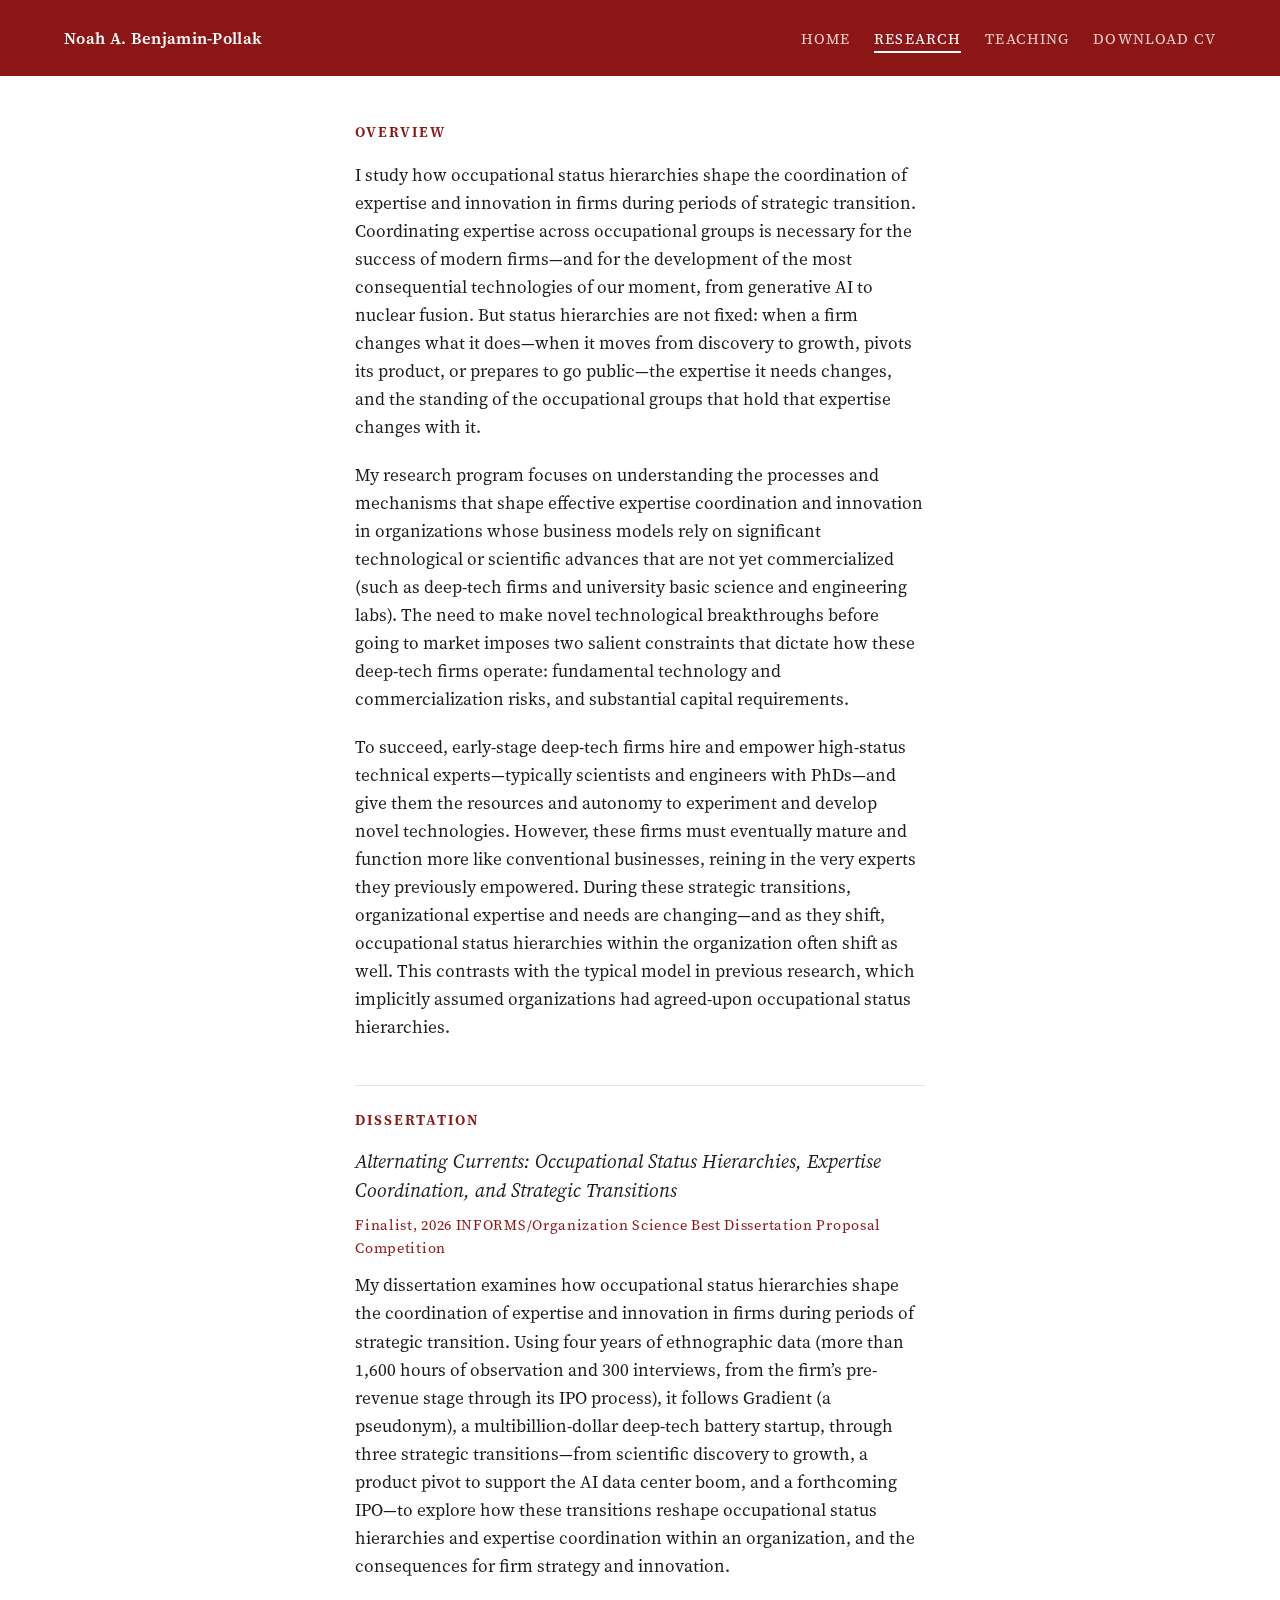
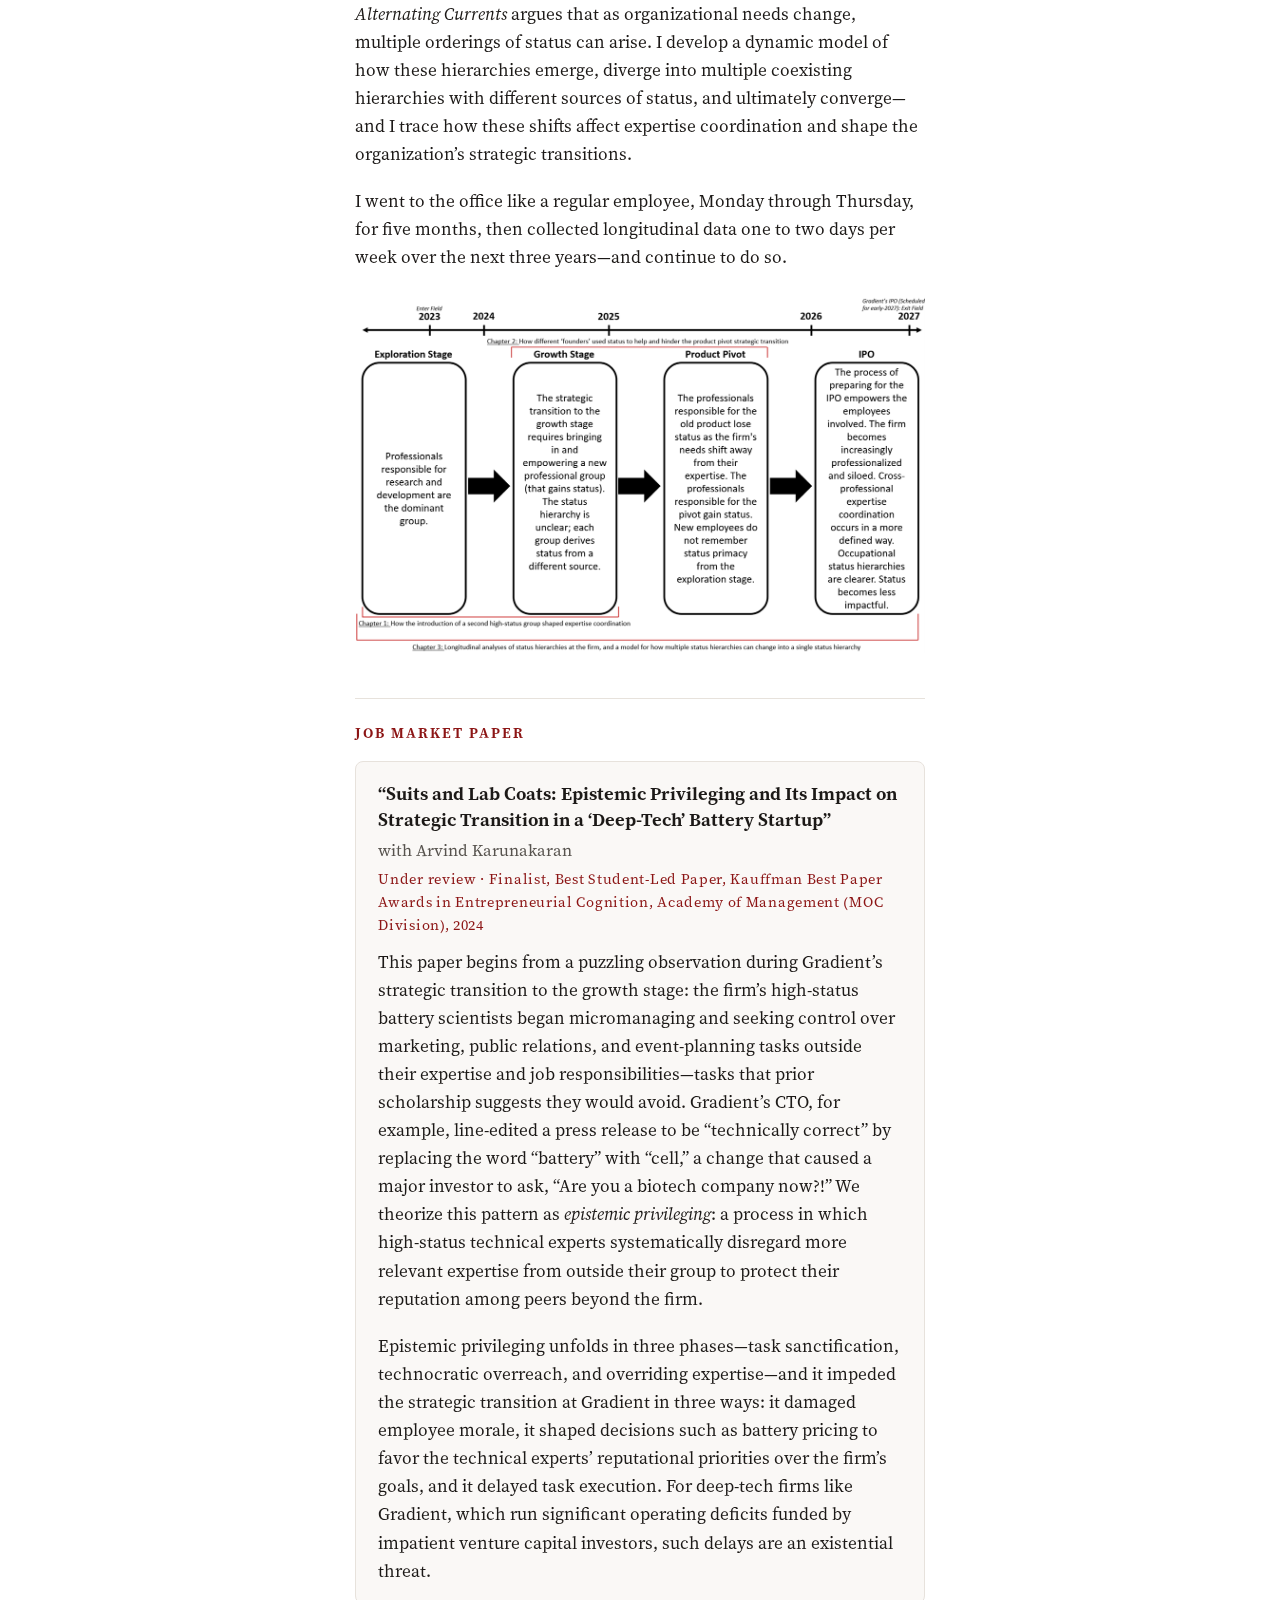
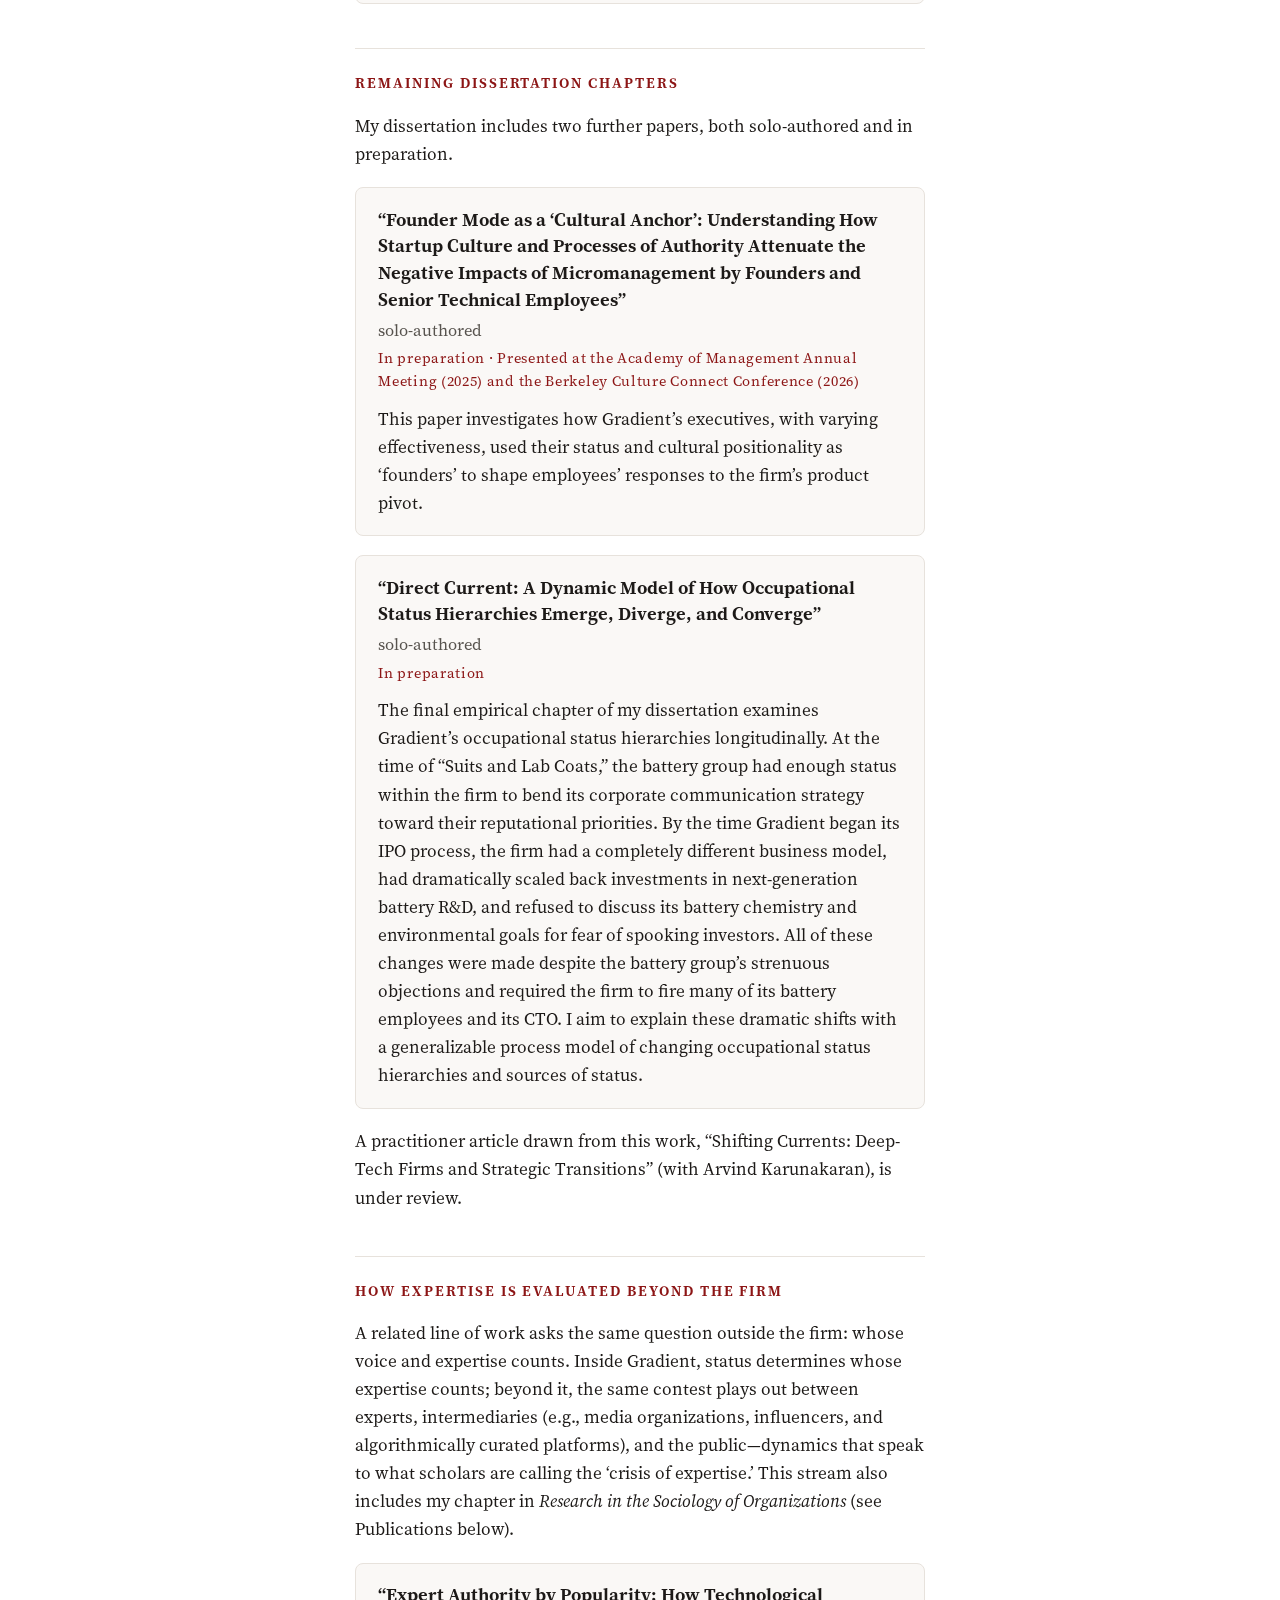
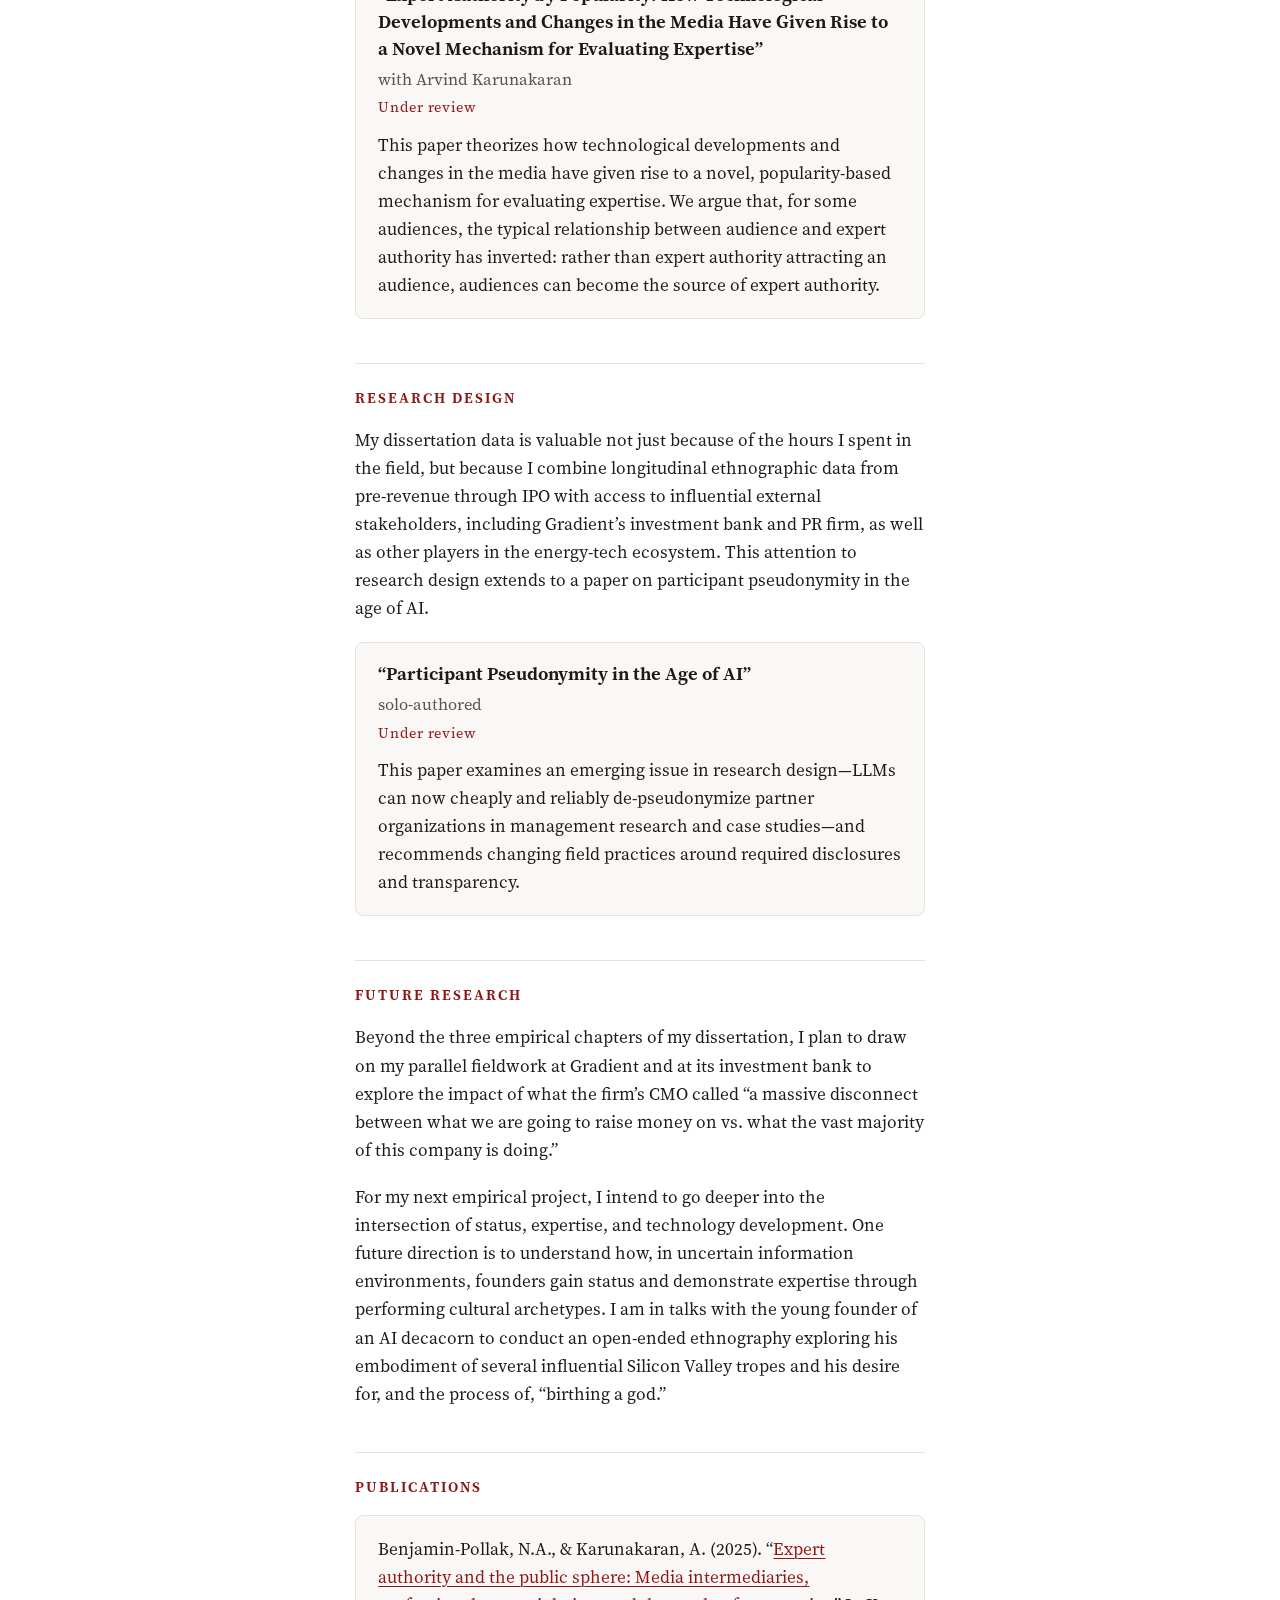
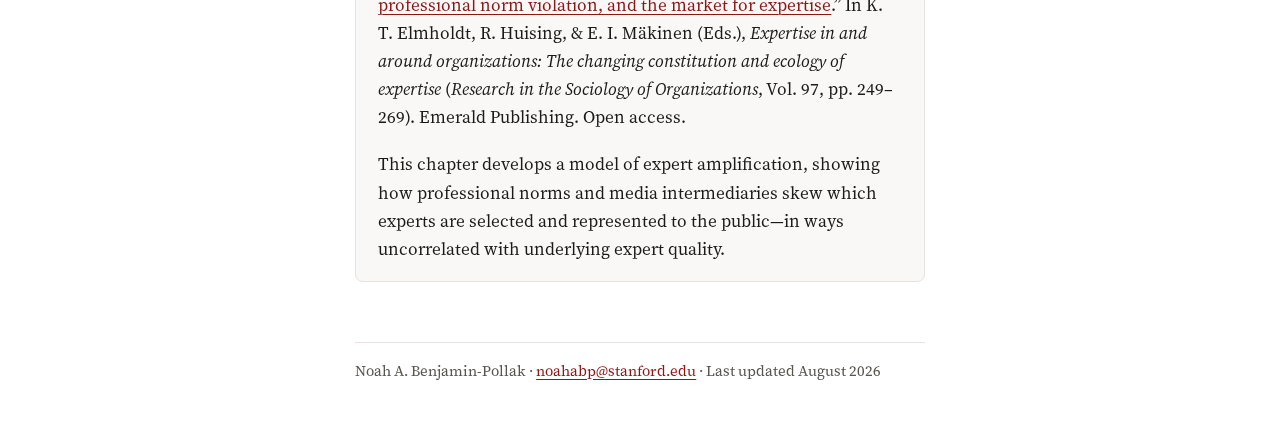
==== commit 64b2caab: "Teaching: TS-verbatim opener, Teaching Philosophy & Experience section with simulation in prose, sho" ====
--- a/research.html
+++ b/research.html
@@ -78,7 +78,7 @@
   <p class="paper-title">“Direct Current: A Dynamic Model of How Occupational Status Hierarchies Emerge, Diverge, and Converge”</p>
   <p class="byline">solo-authored</p>
   <p class="status">In preparation</p>
-  <p>The final empirical chapter of my dissertation examines Gradient’s occupational status hierarchies longitudinally. At the time of “Suits and Lab Coats,” the battery group had enough status within the firm to bend its corporate communication strategy toward their reputational priorities. By the time Gradient began its IPO process, the firm had a completely different business model, had dramatically scaled back investments in next-generation battery R&amp;D, and refused to discuss its battery chemistry and environmental goals for fear of spooking investors—changes made despite the battery group’s strenuous objections. I aim to explain these dramatic shifts with a generalizable process model of changing occupational status hierarchies and sources of status.</p>
+  <p>The final empirical chapter of my dissertation examines Gradient’s occupational status hierarchies longitudinally. At the time of “Suits and Lab Coats,” the battery group had enough status within the firm to bend its corporate communication strategy toward their reputational priorities. By the time Gradient began its IPO process, the firm had a completely different business model, had dramatically scaled back investments in next-generation battery R&amp;D, and refused to discuss its battery chemistry and environmental goals for fear of spooking investors. All of these changes were made despite the battery group’s strenuous objections and required the firm to fire many of its battery employees and its CTO. I aim to explain these dramatic shifts with a generalizable process model of changing occupational status hierarchies and sources of status.</p>
 </div>
 
 <p>A practitioner article drawn from this work, “Shifting Currents: Deep-Tech Firms and Strategic Transitions” (with Arvind Karunakaran), is under review.</p>
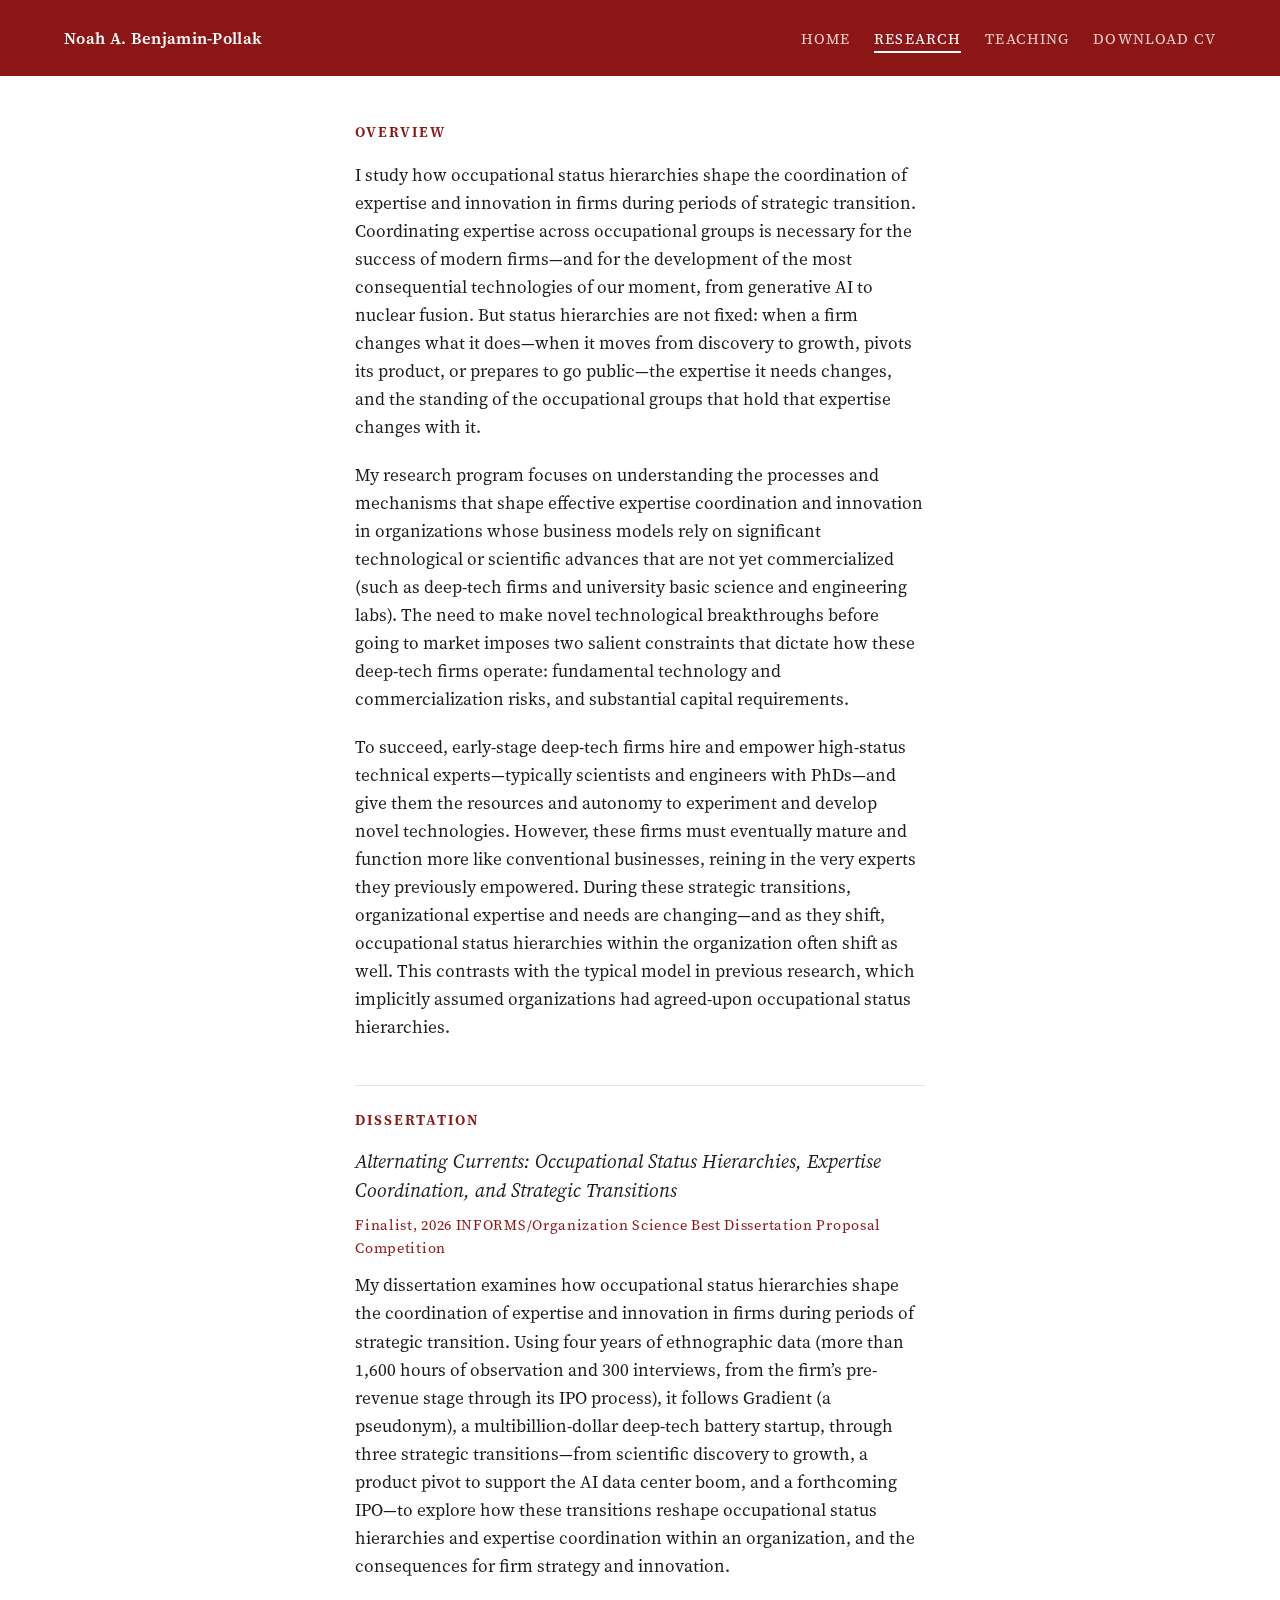
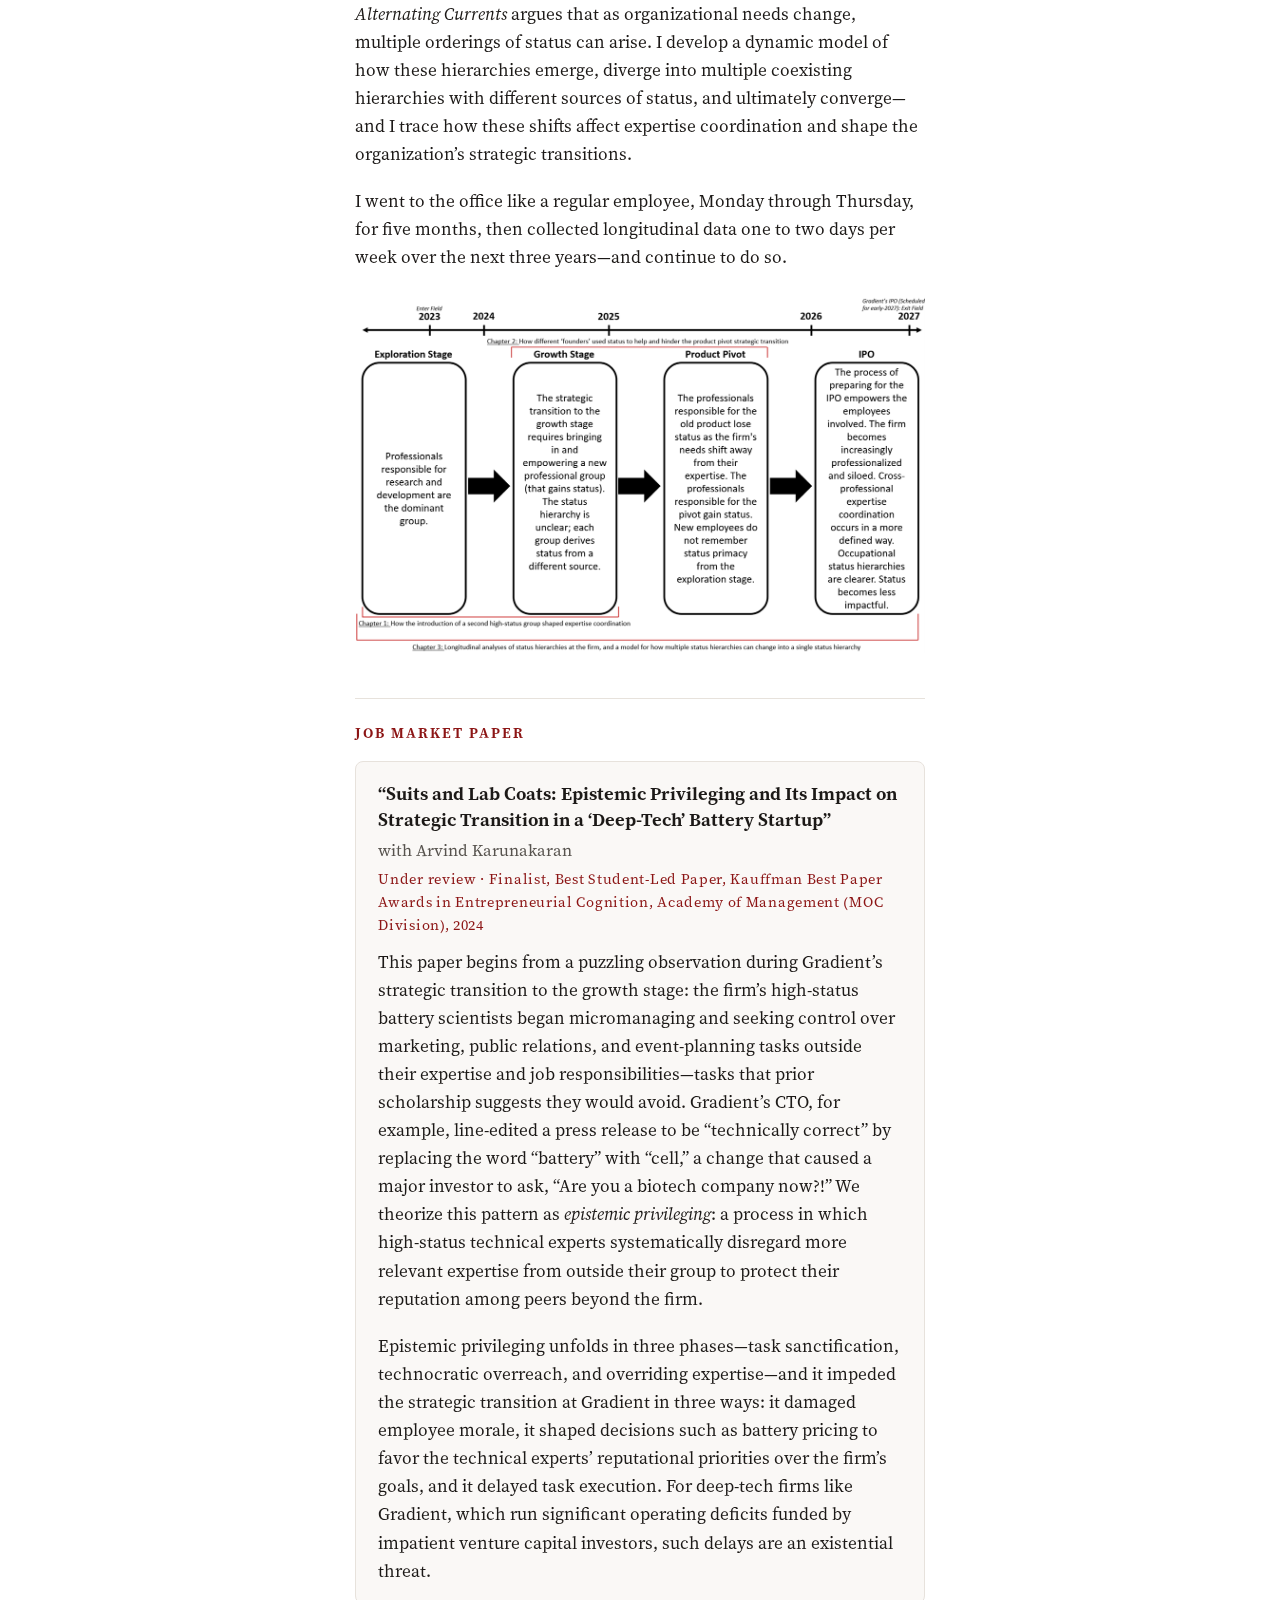
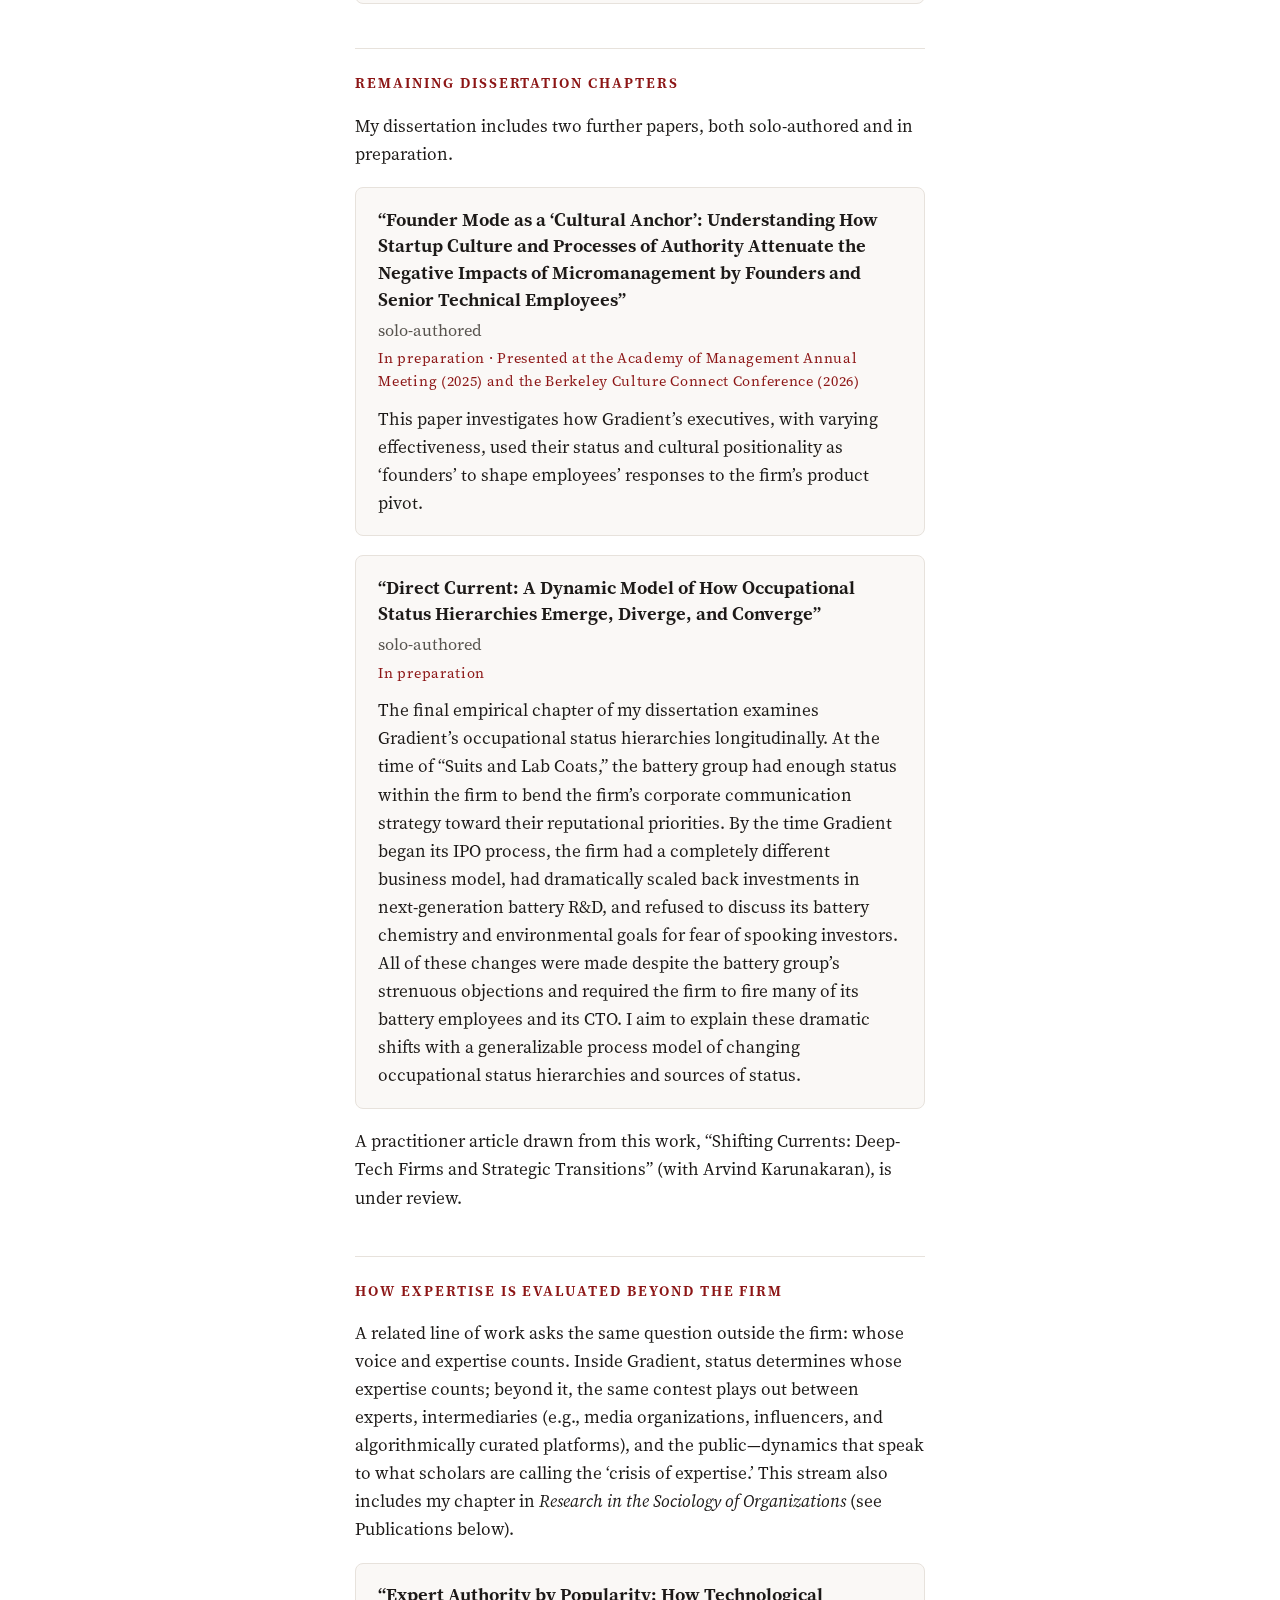
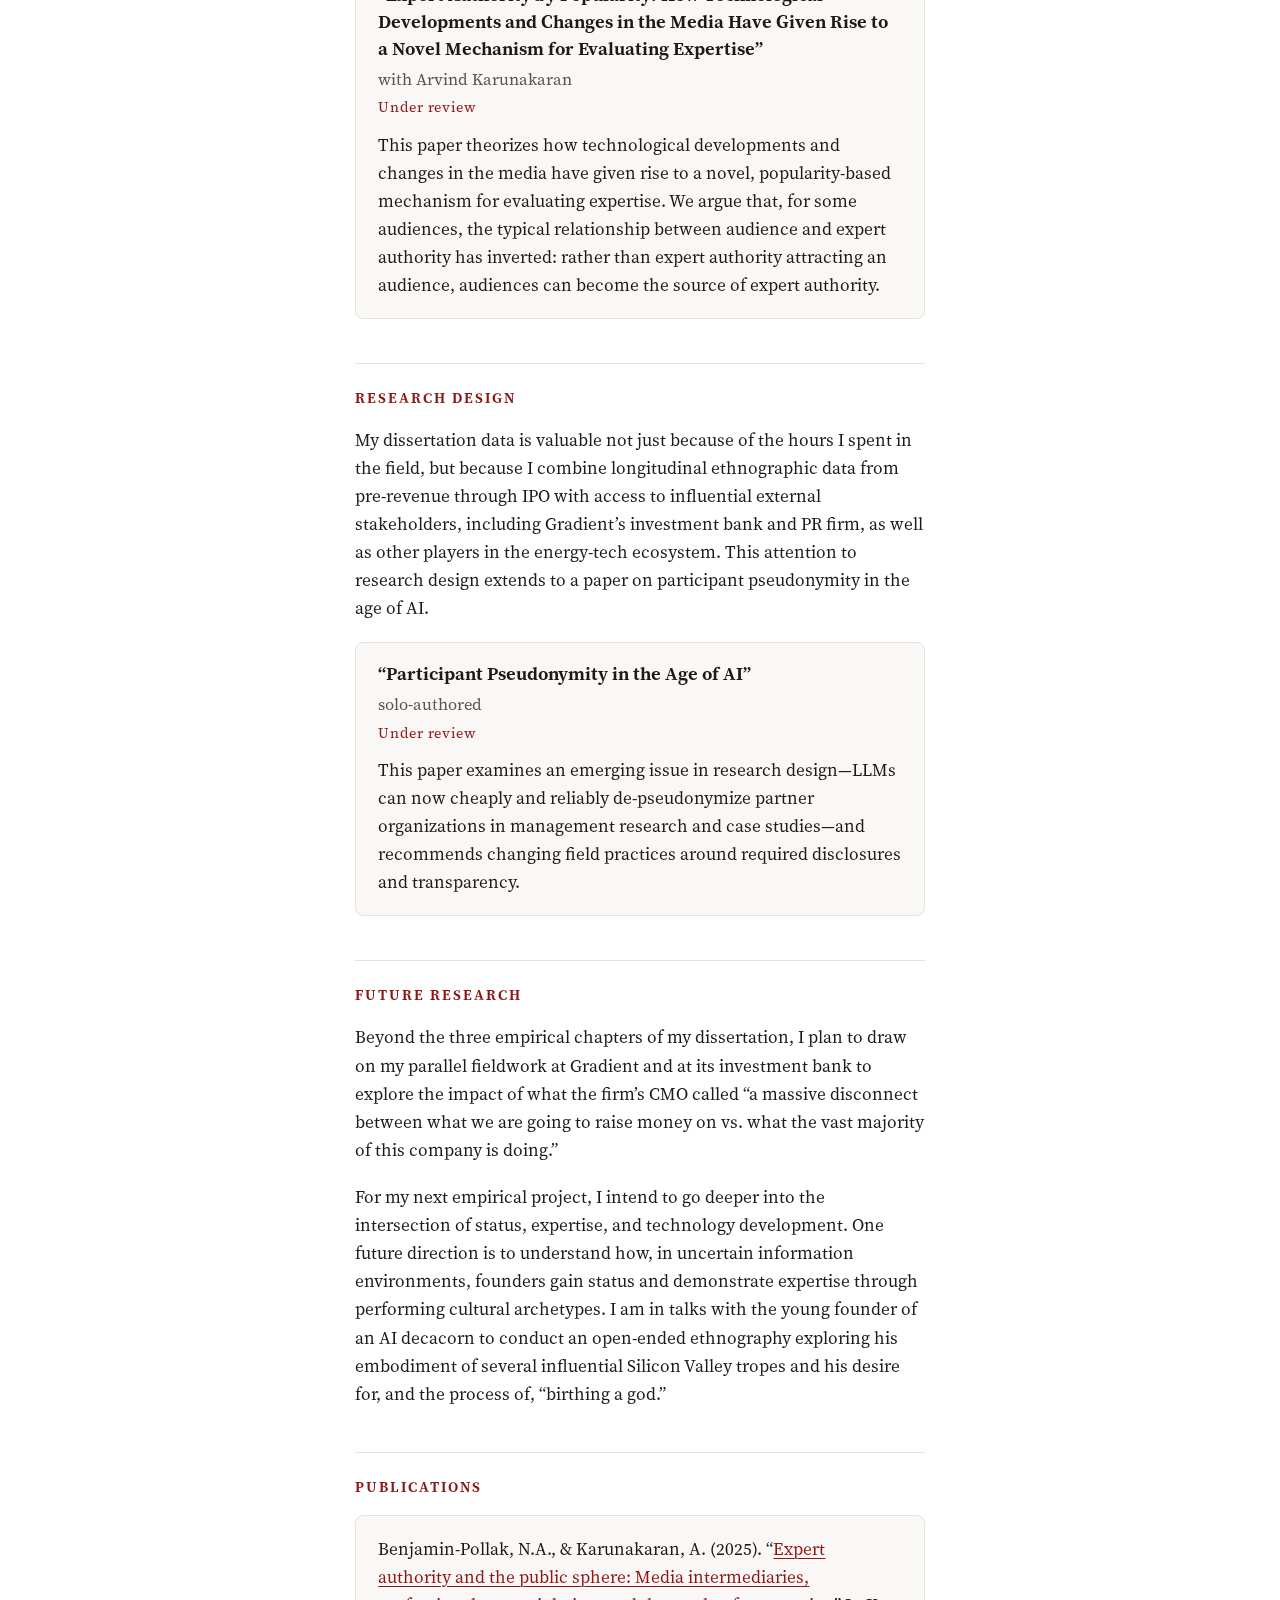
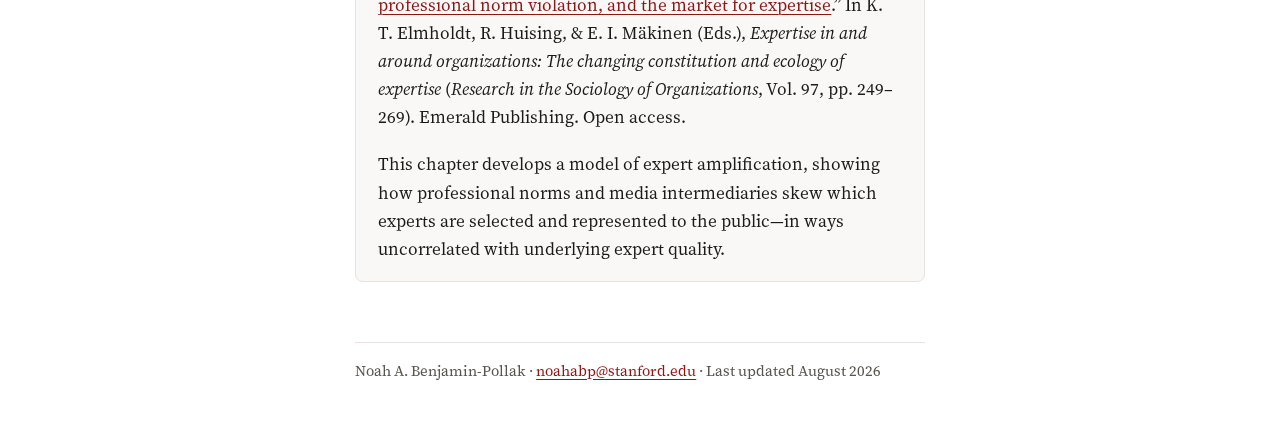
==== commit adc3c4e5: "Final-review fixes: HBS redesign credited to CA role, hero alt text, Direct Current pronoun clarity," ====
--- a/research.html
+++ b/research.html
@@ -78,7 +78,7 @@
   <p class="paper-title">“Direct Current: A Dynamic Model of How Occupational Status Hierarchies Emerge, Diverge, and Converge”</p>
   <p class="byline">solo-authored</p>
   <p class="status">In preparation</p>
-  <p>The final empirical chapter of my dissertation examines Gradient’s occupational status hierarchies longitudinally. At the time of “Suits and Lab Coats,” the battery group had enough status within the firm to bend its corporate communication strategy toward their reputational priorities. By the time Gradient began its IPO process, the firm had a completely different business model, had dramatically scaled back investments in next-generation battery R&amp;D, and refused to discuss its battery chemistry and environmental goals for fear of spooking investors. All of these changes were made despite the battery group’s strenuous objections and required the firm to fire many of its battery employees and its CTO. I aim to explain these dramatic shifts with a generalizable process model of changing occupational status hierarchies and sources of status.</p>
+  <p>The final empirical chapter of my dissertation examines Gradient’s occupational status hierarchies longitudinally. At the time of “Suits and Lab Coats,” the battery group had enough status within the firm to bend the firm’s corporate communication strategy toward their reputational priorities. By the time Gradient began its IPO process, the firm had a completely different business model, had dramatically scaled back investments in next-generation battery R&amp;D, and refused to discuss its battery chemistry and environmental goals for fear of spooking investors. All of these changes were made despite the battery group’s strenuous objections and required the firm to fire many of its battery employees and its CTO. I aim to explain these dramatic shifts with a generalizable process model of changing occupational status hierarchies and sources of status.</p>
 </div>
 
 <p>A practitioner article drawn from this work, “Shifting Currents: Deep-Tech Firms and Strategic Transitions” (with Arvind Karunakaran), is under review.</p>
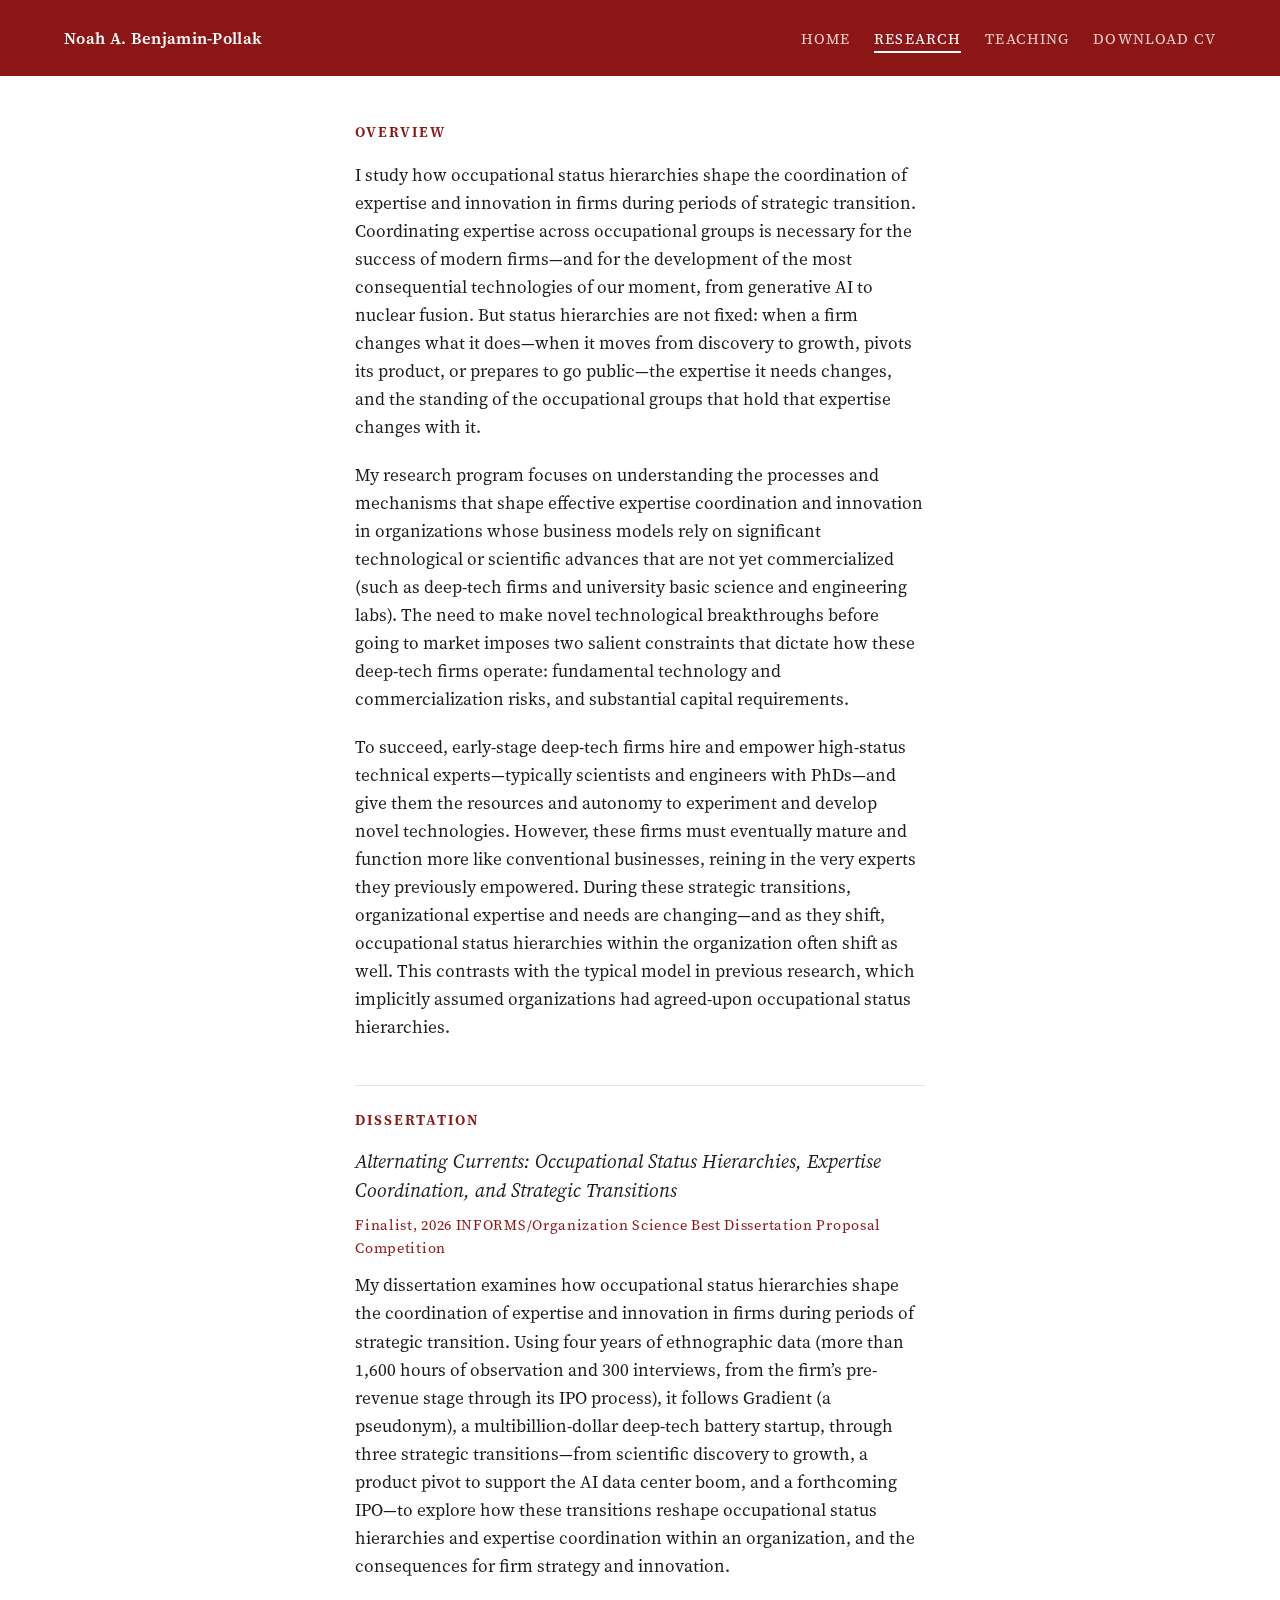
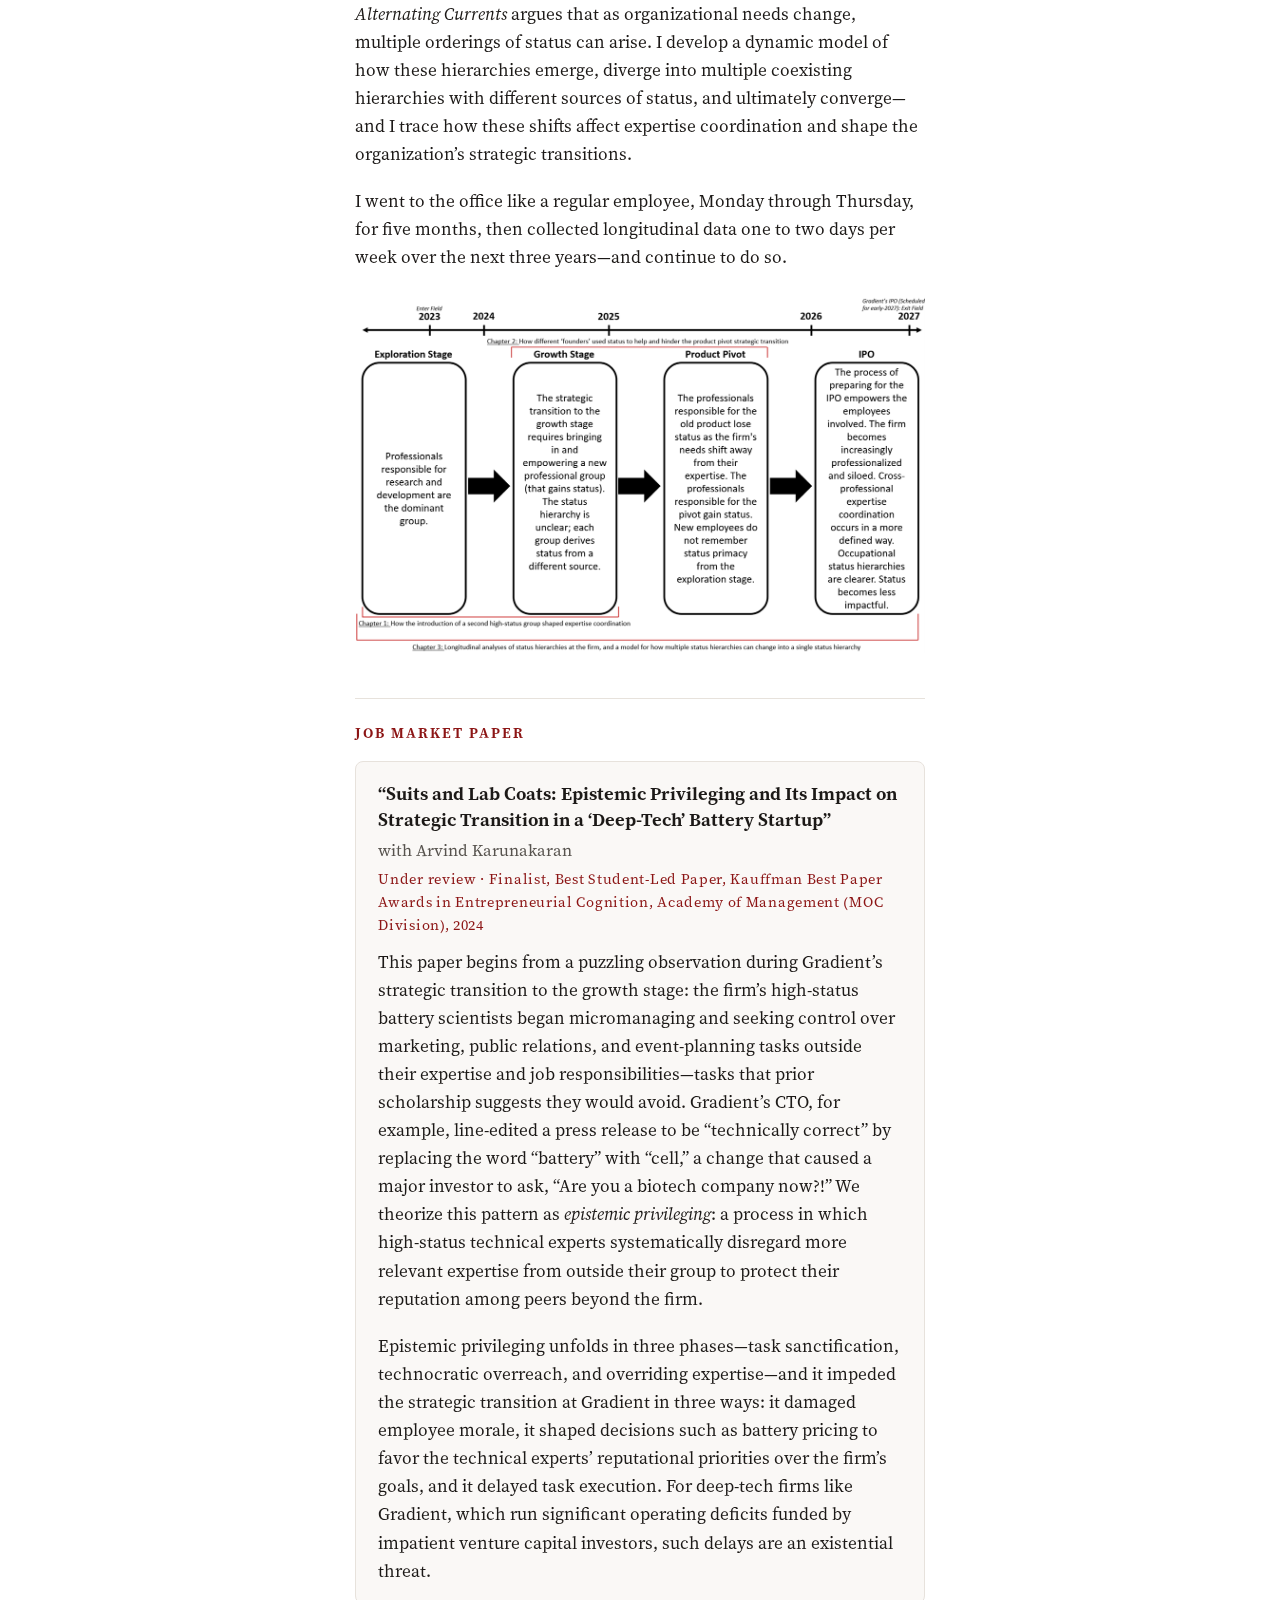
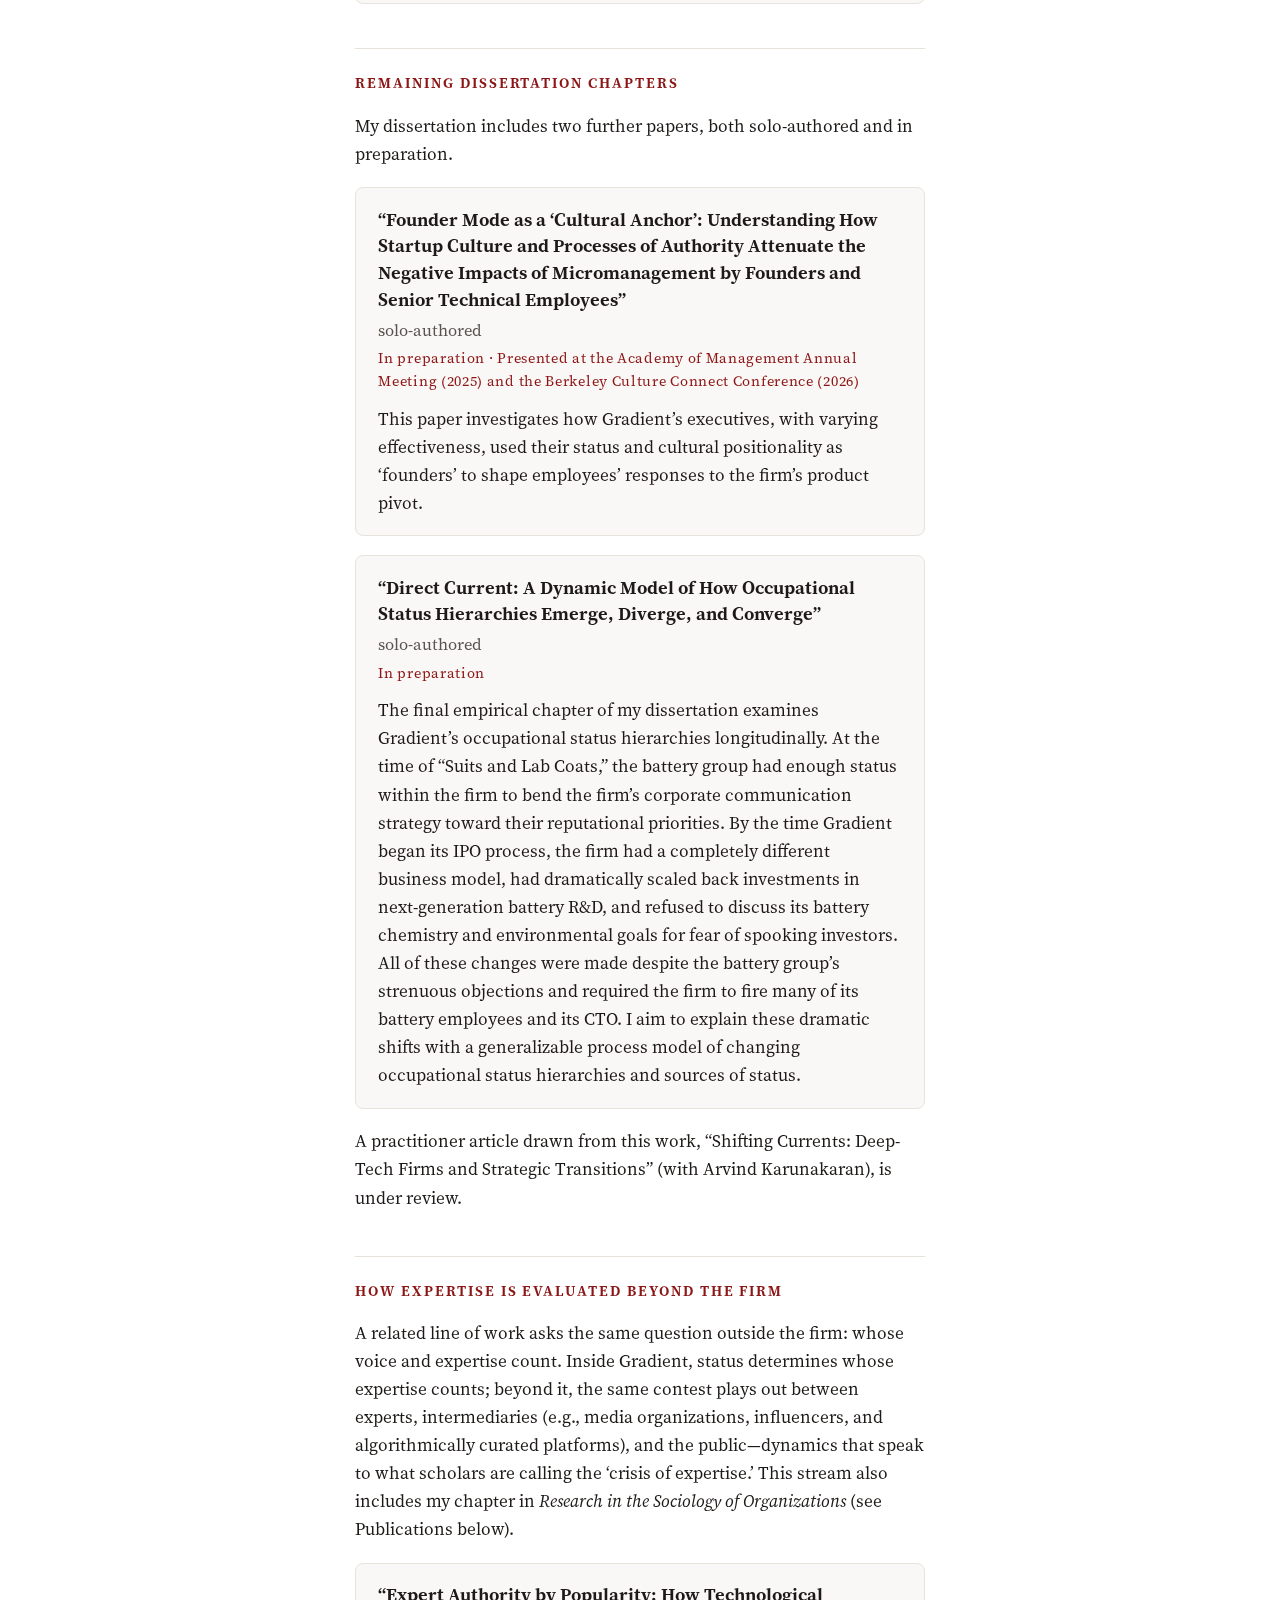
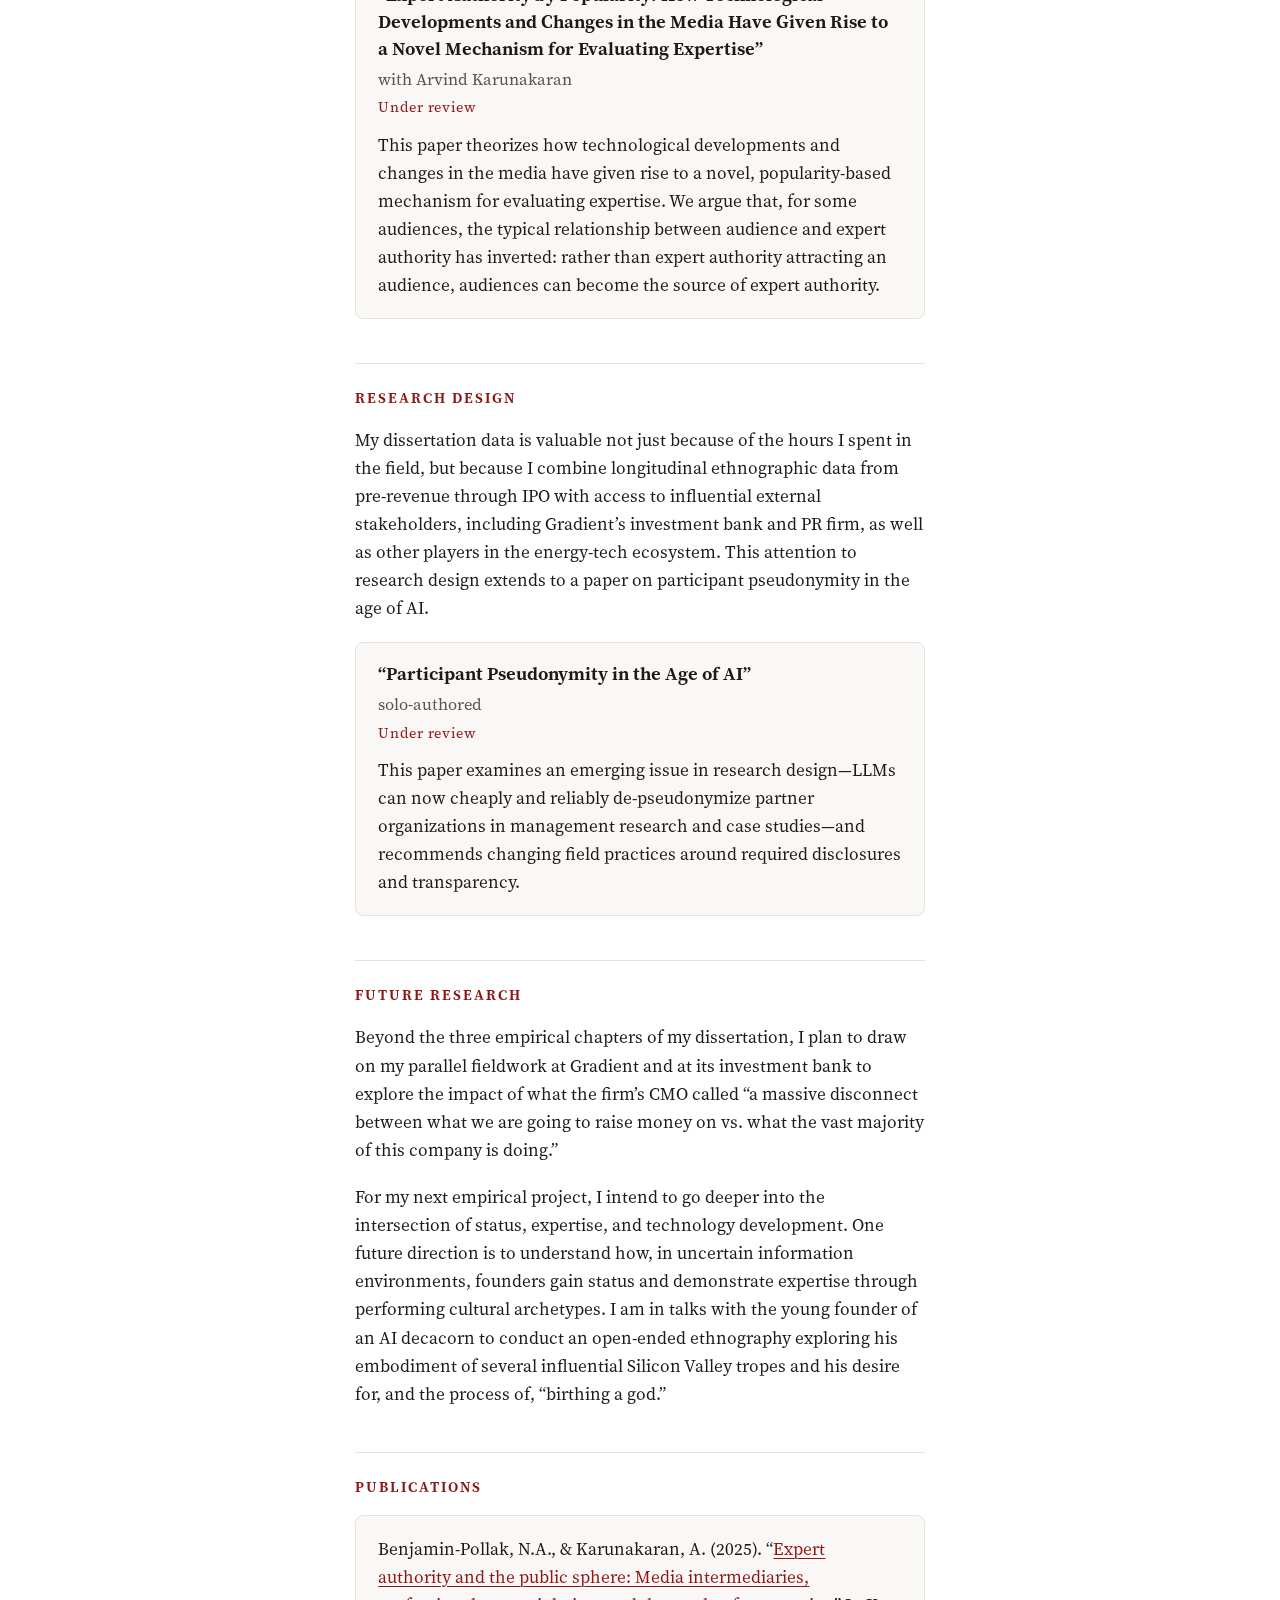
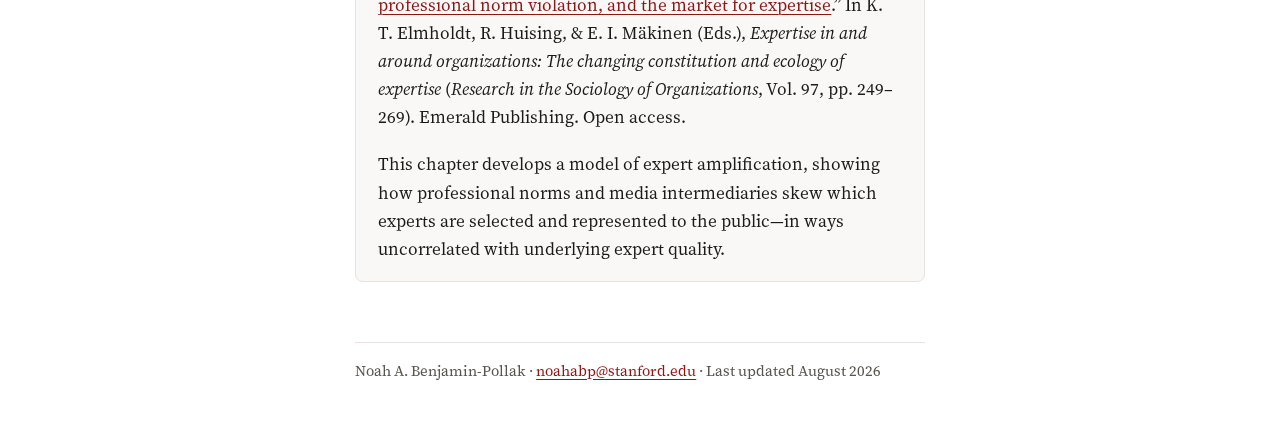
==== commit a6ac8e32: "Research: whose voice and expertise count (subject-verb agreement) Co-Authored-By: Claude Fable 5 <n" ====
--- a/research.html
+++ b/research.html
@@ -85,7 +85,7 @@
 
 <h2>How Expertise Is Evaluated Beyond the Firm</h2>
 
-<p>A related line of work asks the same question outside the firm: whose voice and expertise counts. Inside Gradient, status determines whose expertise counts; beyond it, the same contest plays out between experts, intermediaries (e.g., media organizations, influencers, and algorithmically curated platforms), and the public—dynamics that speak to what scholars are calling the ‘crisis of expertise.’ This stream also includes my chapter in <em>Research in the Sociology of Organizations</em> (see Publications below).</p>
+<p>A related line of work asks the same question outside the firm: whose voice and expertise count. Inside Gradient, status determines whose expertise counts; beyond it, the same contest plays out between experts, intermediaries (e.g., media organizations, influencers, and algorithmically curated platforms), and the public—dynamics that speak to what scholars are calling the ‘crisis of expertise.’ This stream also includes my chapter in <em>Research in the Sociology of Organizations</em> (see Publications below).</p>
 
 <div class="paper">
   <p class="paper-title">“Expert Authority by Popularity: How Technological Developments and Changes in the Media Have Given Rise to a Novel Mechanism for Evaluating Expertise”</p>
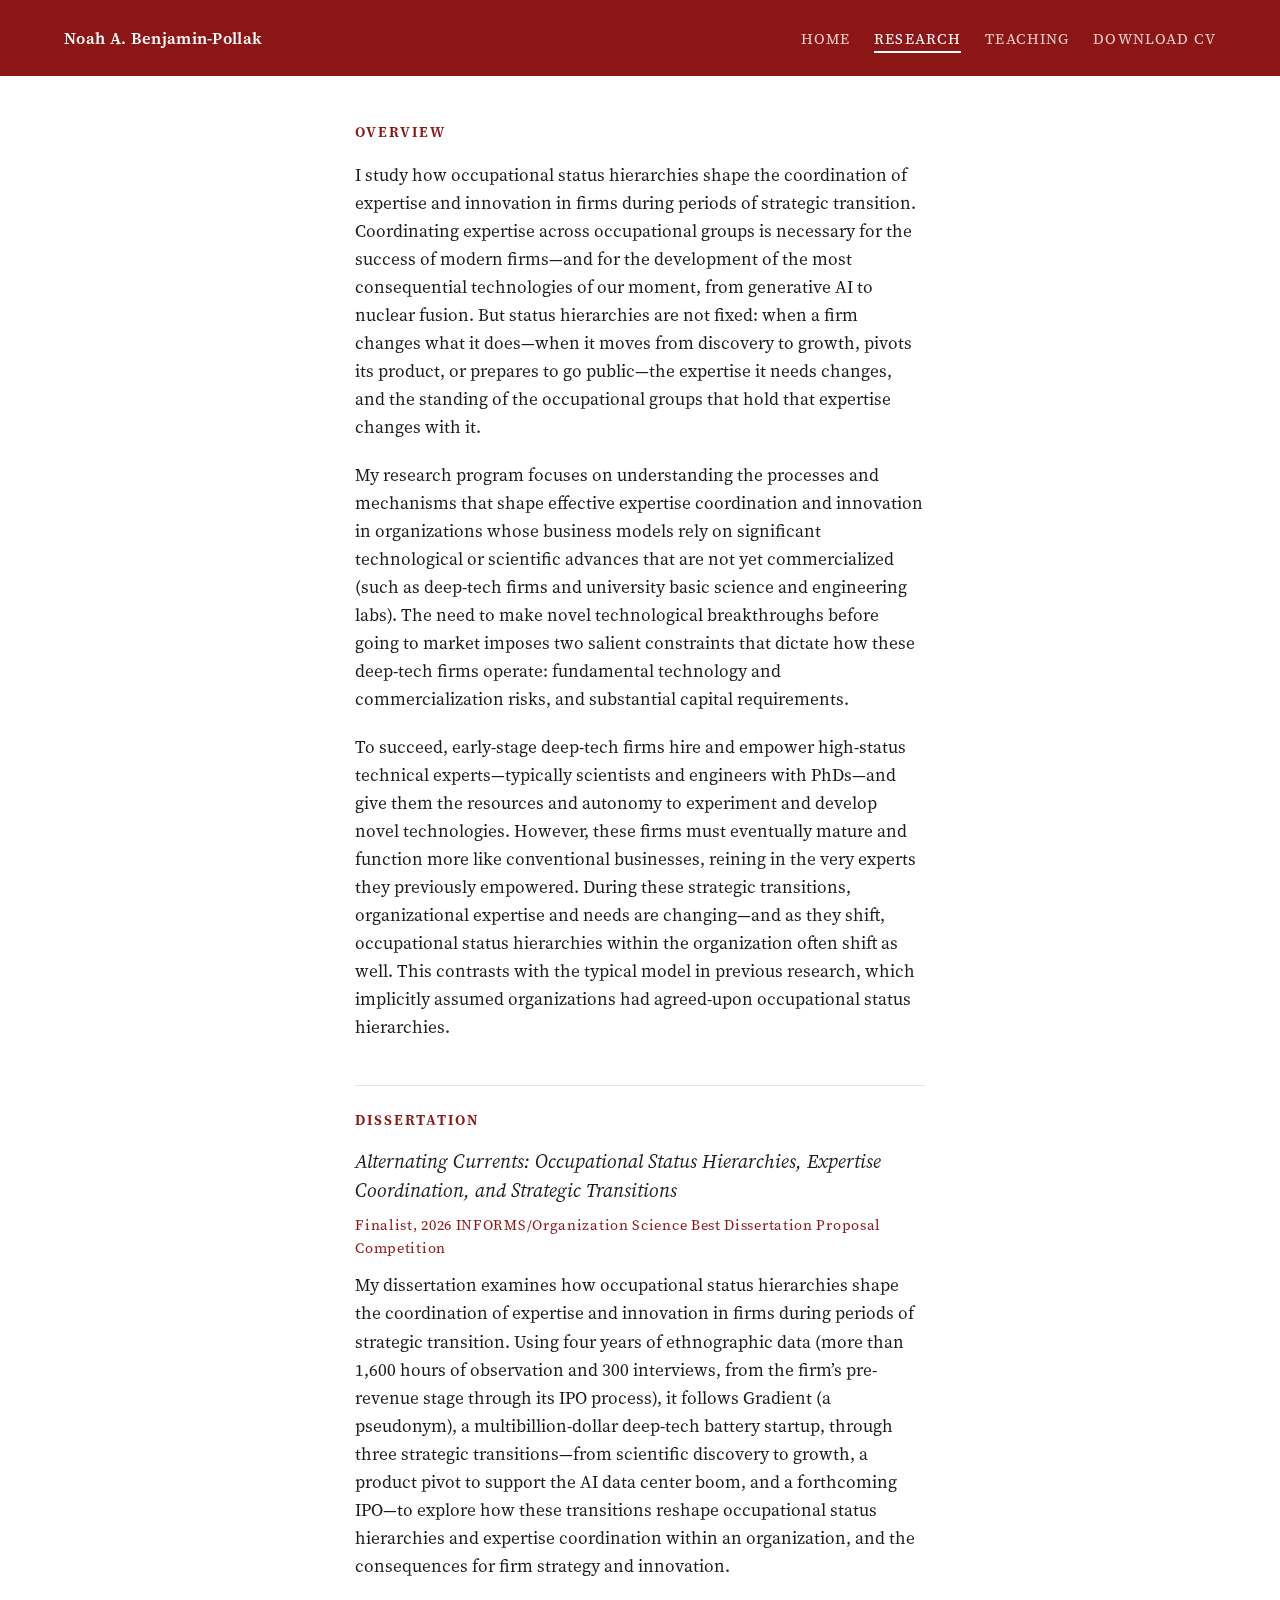
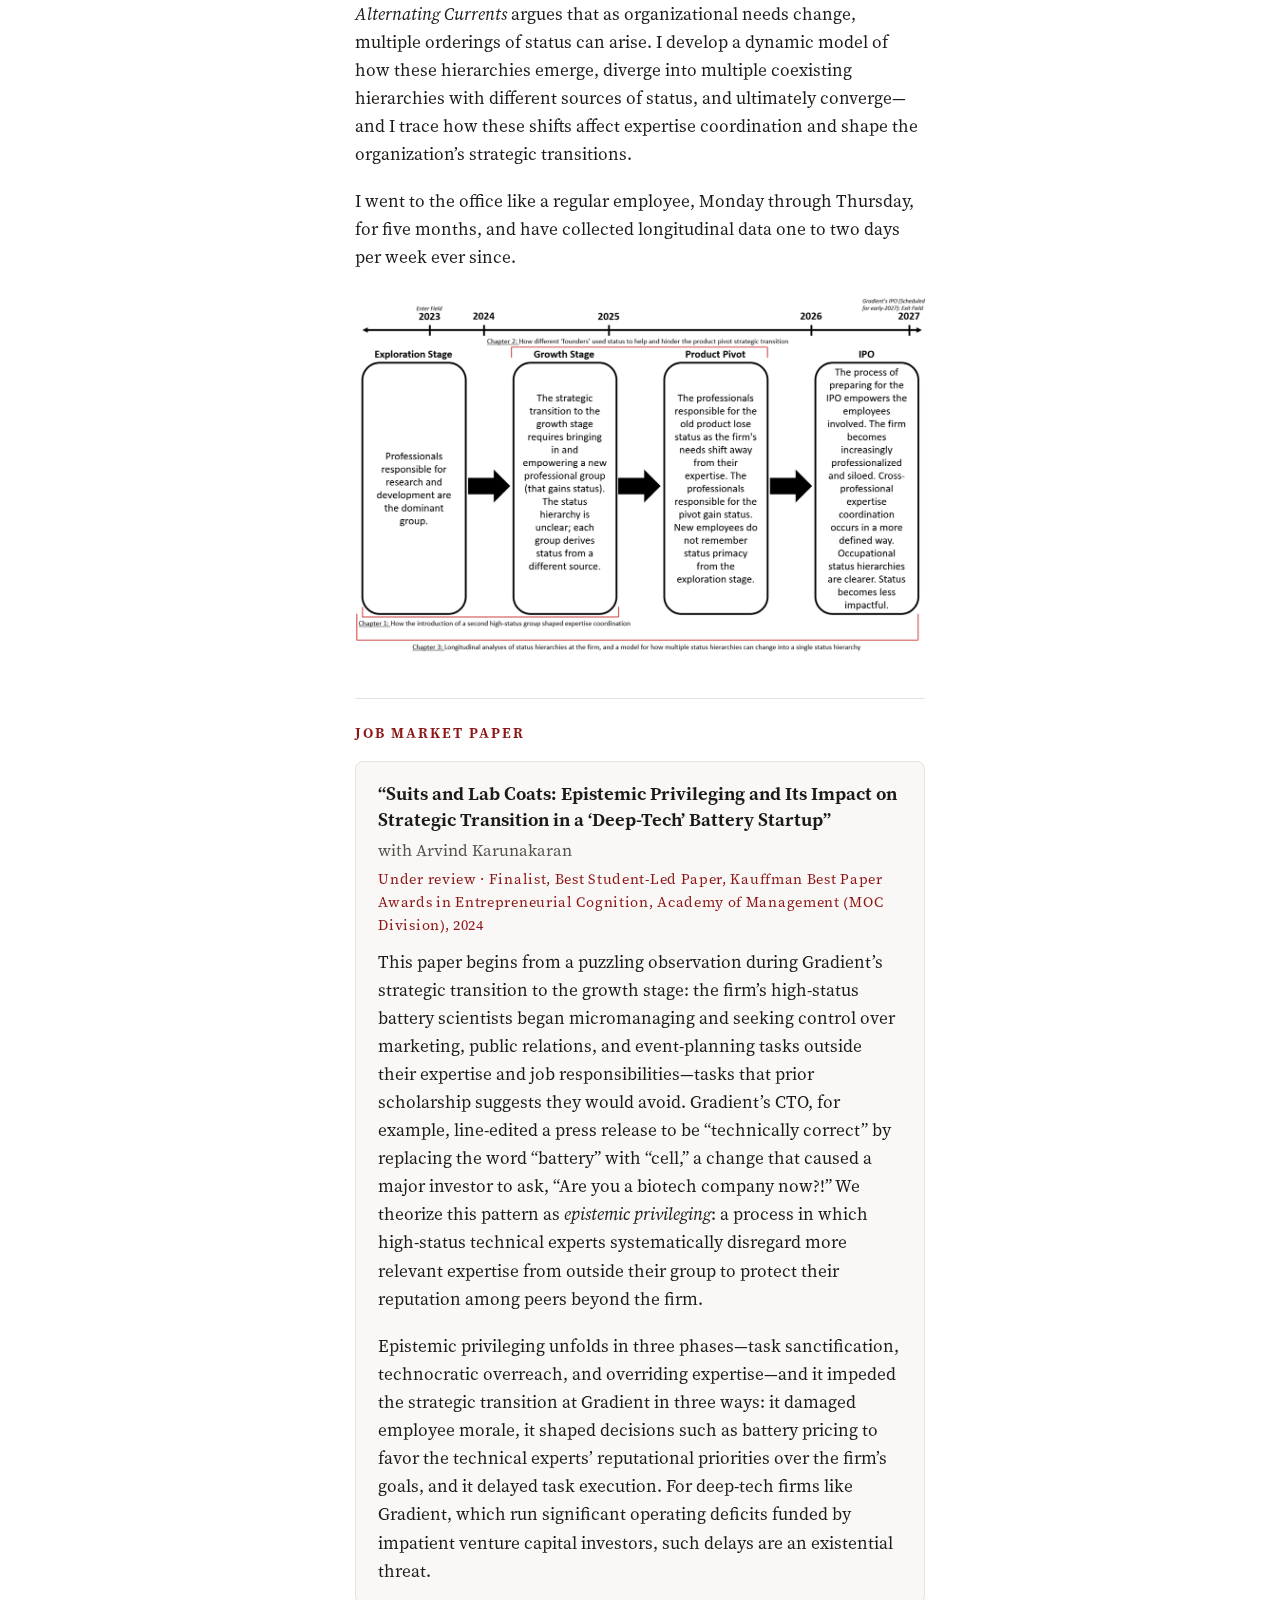
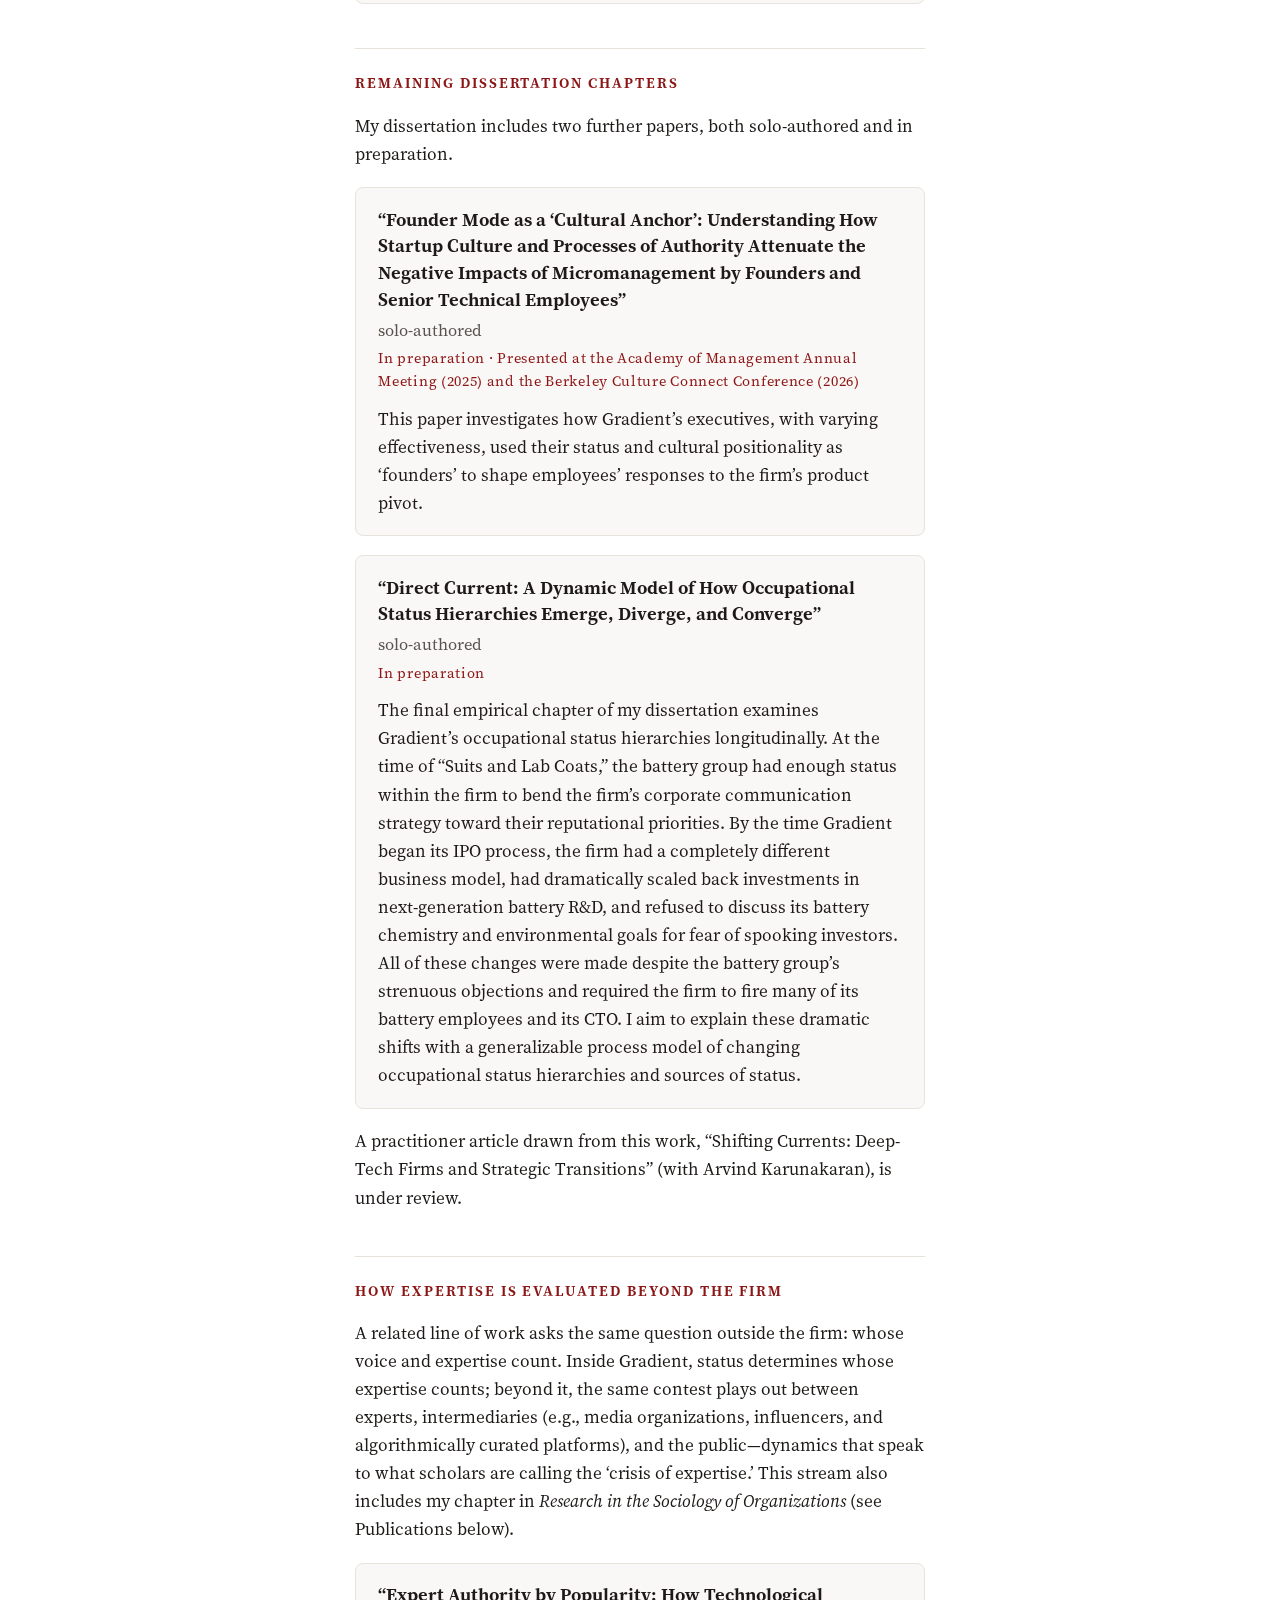
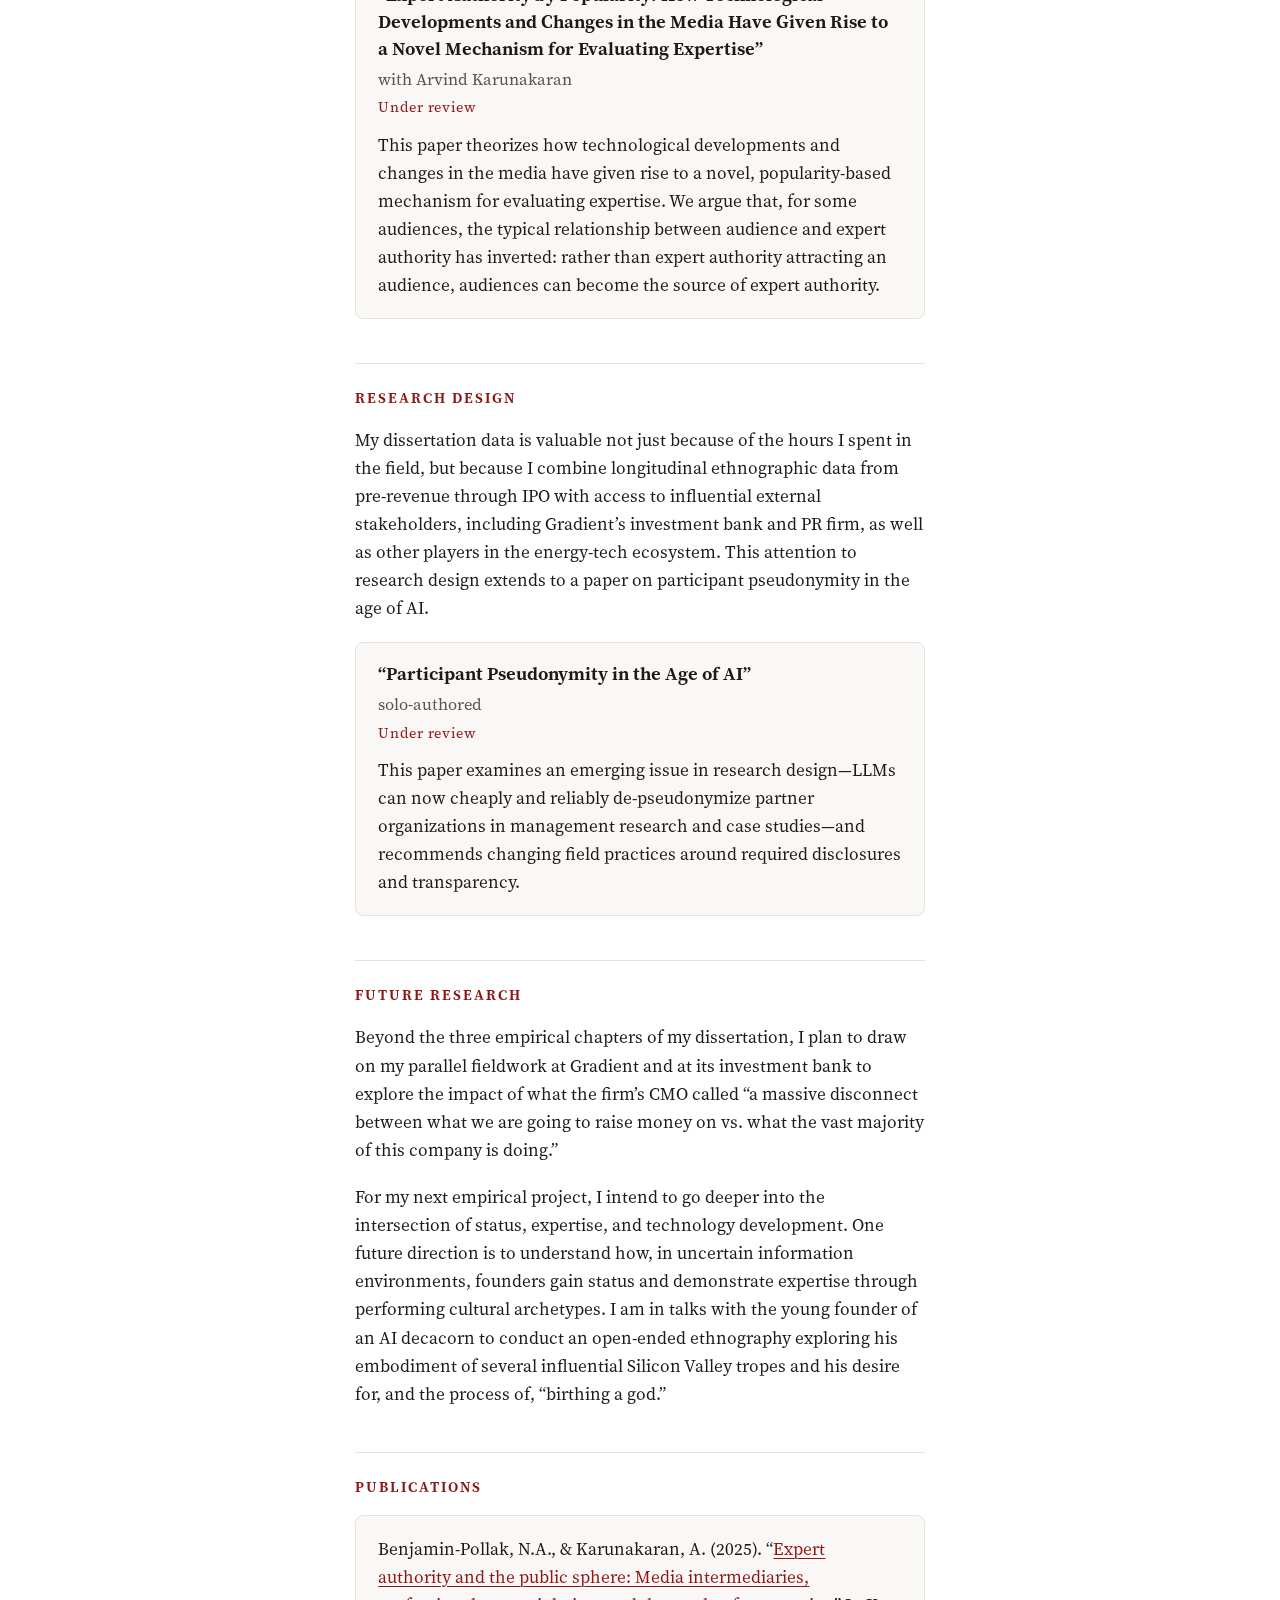
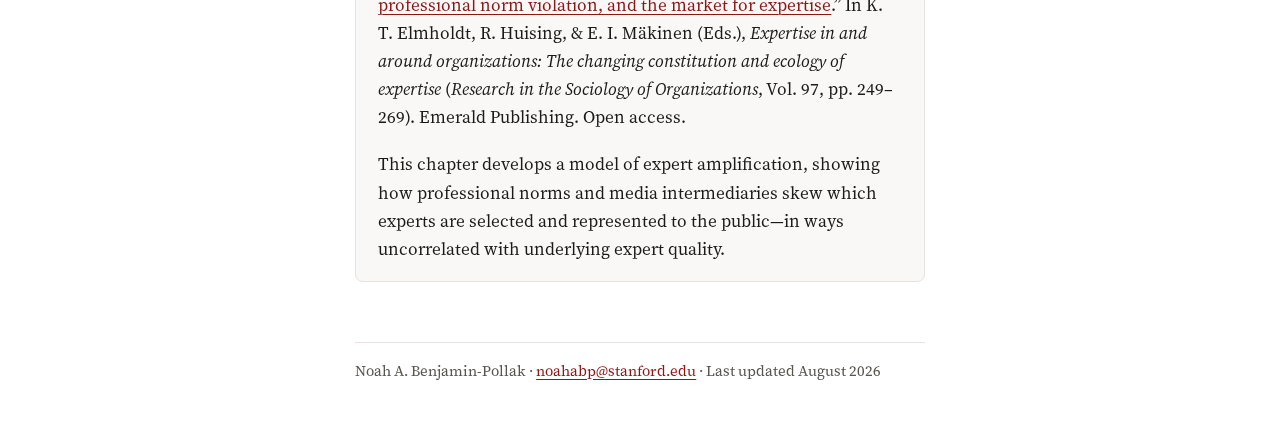
==== commit a13fb2a8: "Fieldwork sentence: 'ever since' replaces auditable three-year component Co-Authored-By: Claude Fabl" ====
--- a/research.html
+++ b/research.html
@@ -47,7 +47,7 @@
 
 <p><em>Alternating Currents</em> argues that as organizational needs change, multiple orderings of status can arise. I develop a dynamic model of how these hierarchies emerge, diverge into multiple coexisting hierarchies with different sources of status, and ultimately converge—and I trace how these shifts affect expertise coordination and shape the organization’s strategic transitions.</p>
 
-<p>I went to the office like a regular employee, Monday through Thursday, for five months, then collected longitudinal data one to two days per week over the next three years—and continue to do so.</p>
+<p>I went to the office like a regular employee, Monday through Thursday, for five months, and have collected longitudinal data one to two days per week ever since.</p>
 
 <figure class="diss-figure">
   <img src="assets/figure-1.png" alt="Figure 1. Dissertation model: how occupational status hierarchies emerge, diverge into multiple coexisting orderings, and converge across three strategic transitions." width="1200" height="755">
